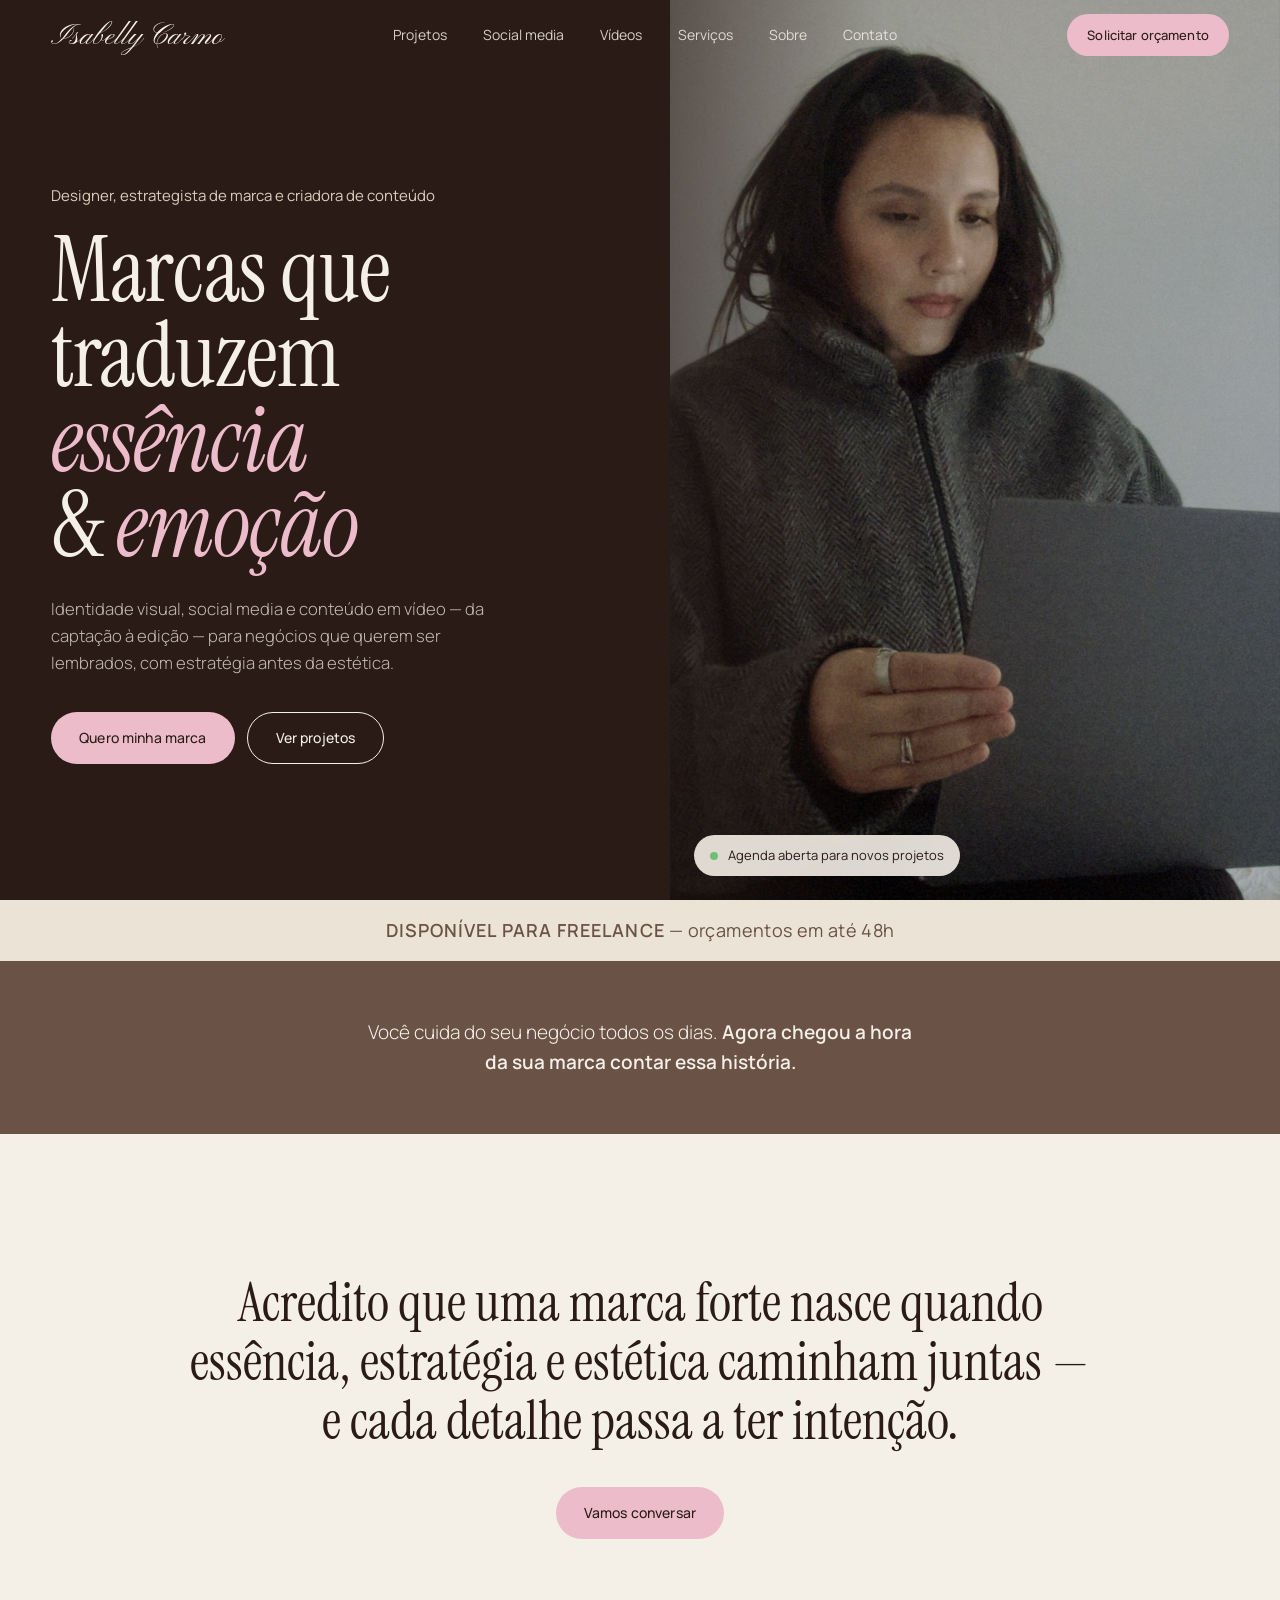
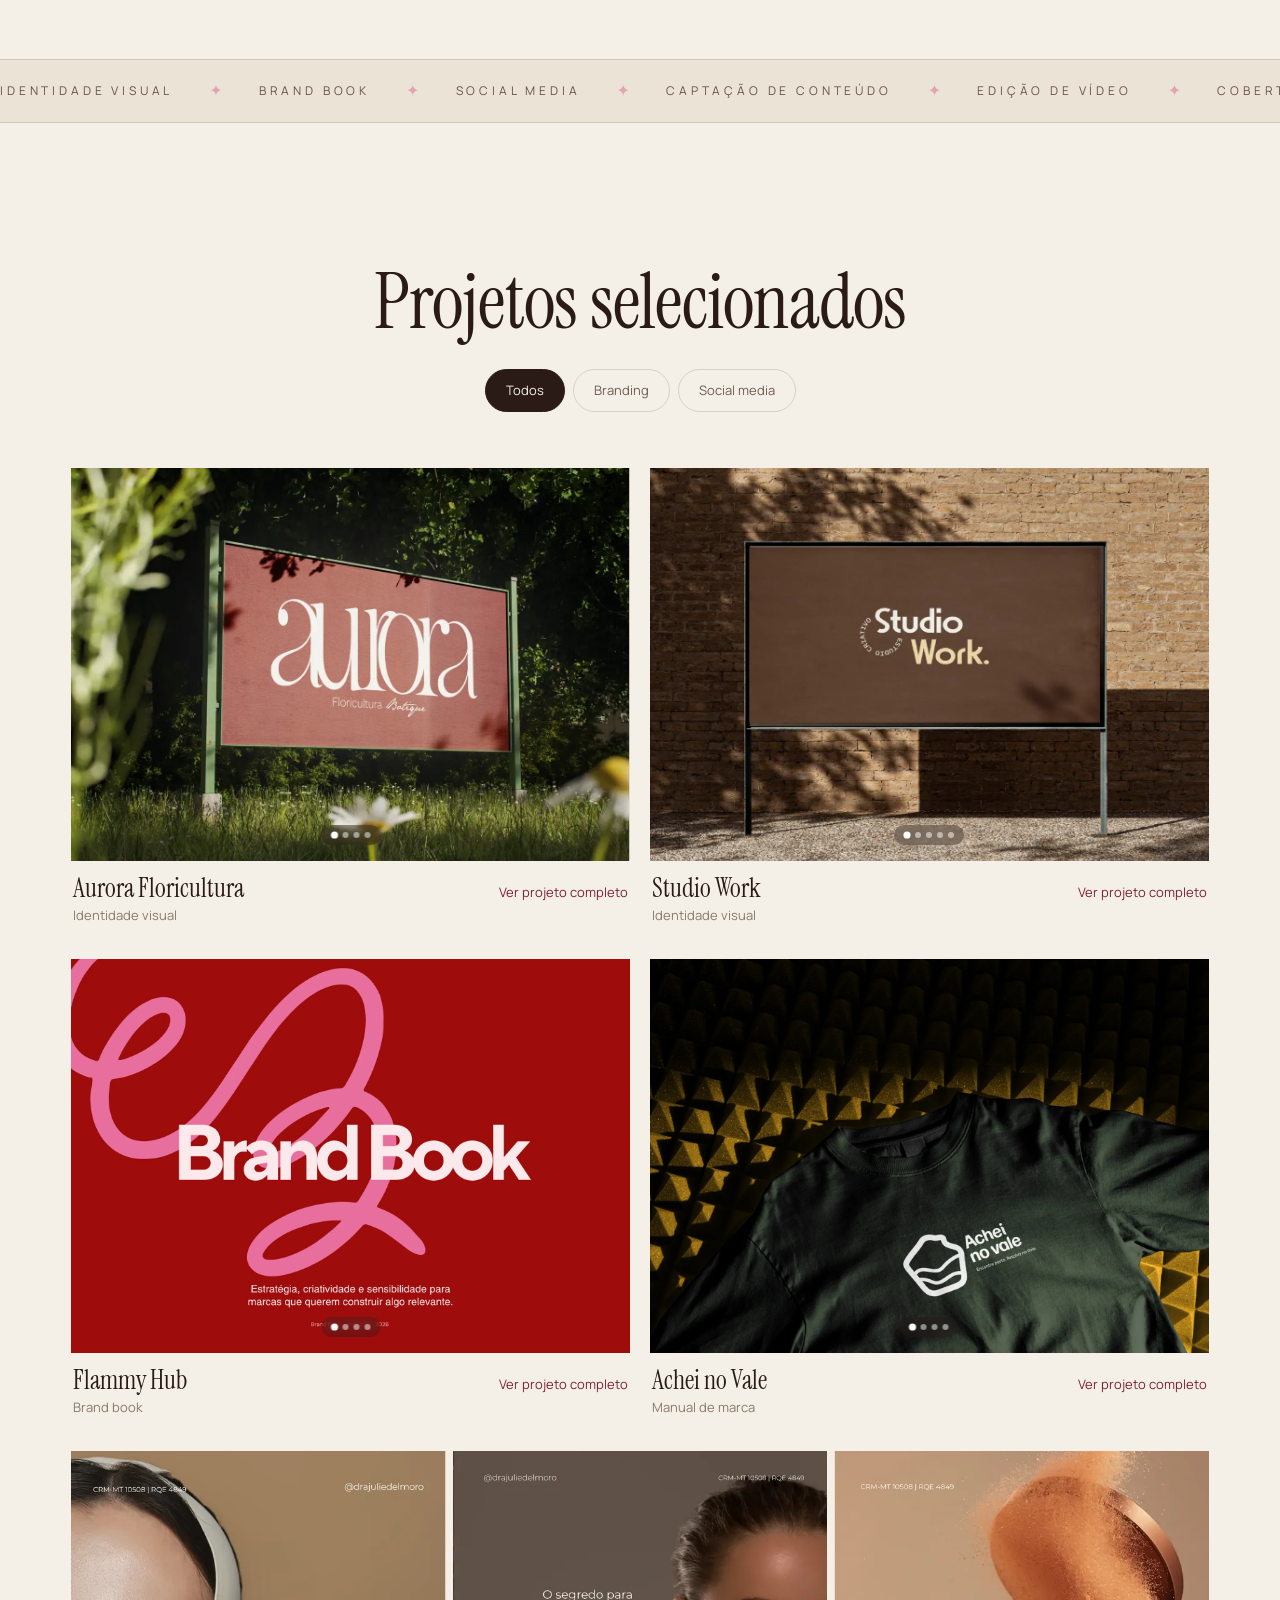
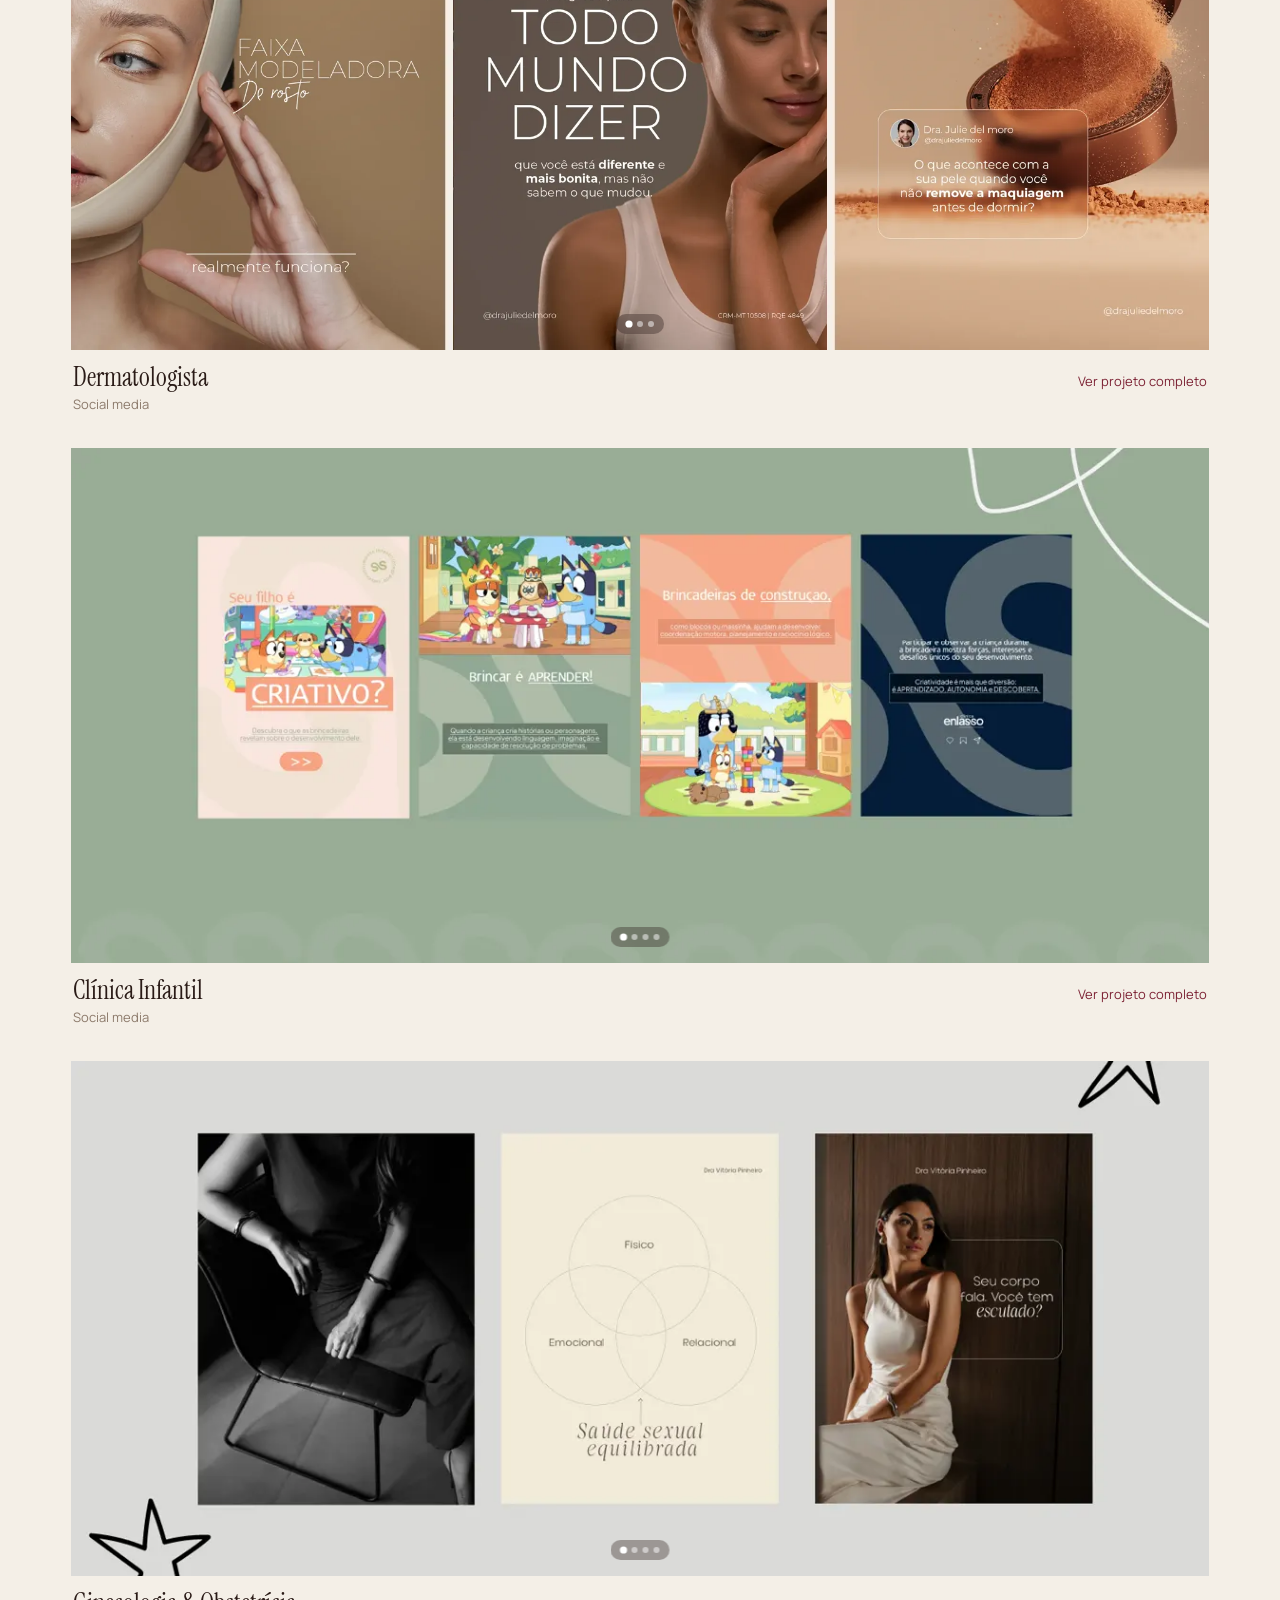
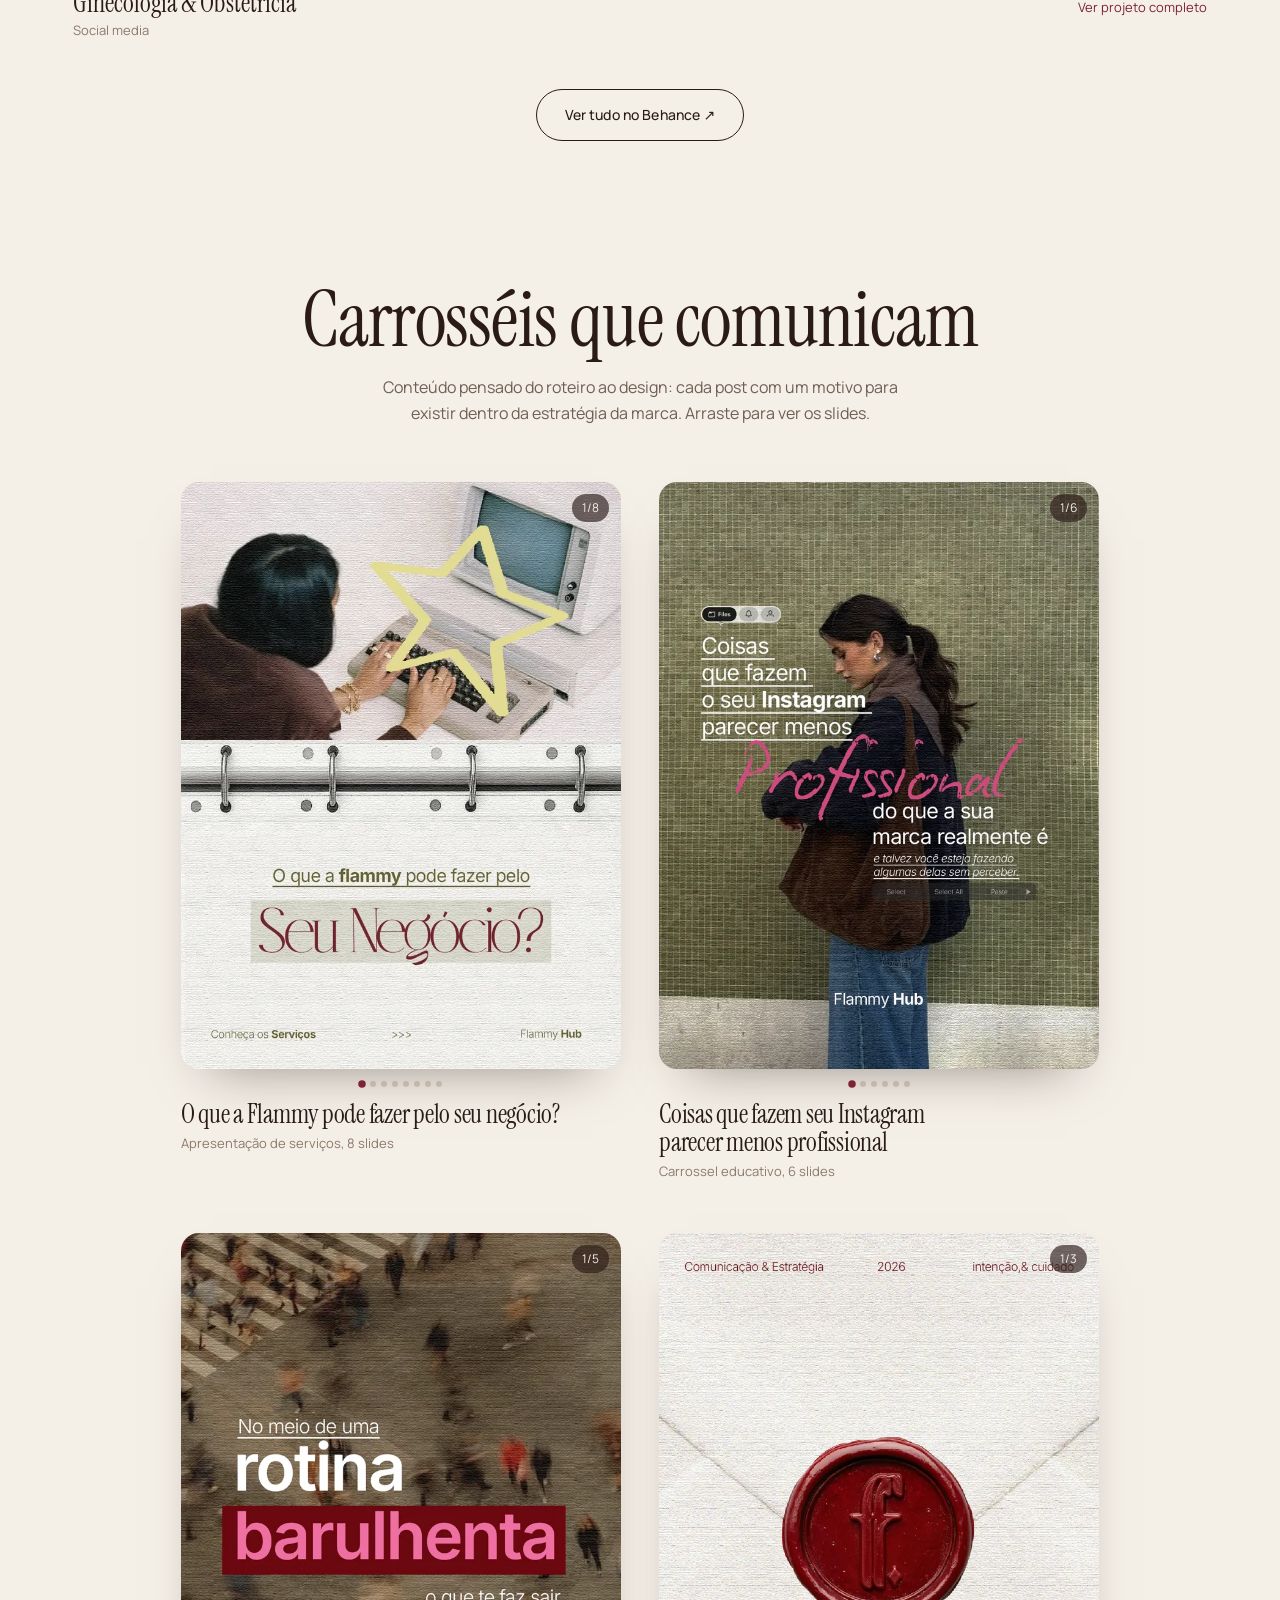
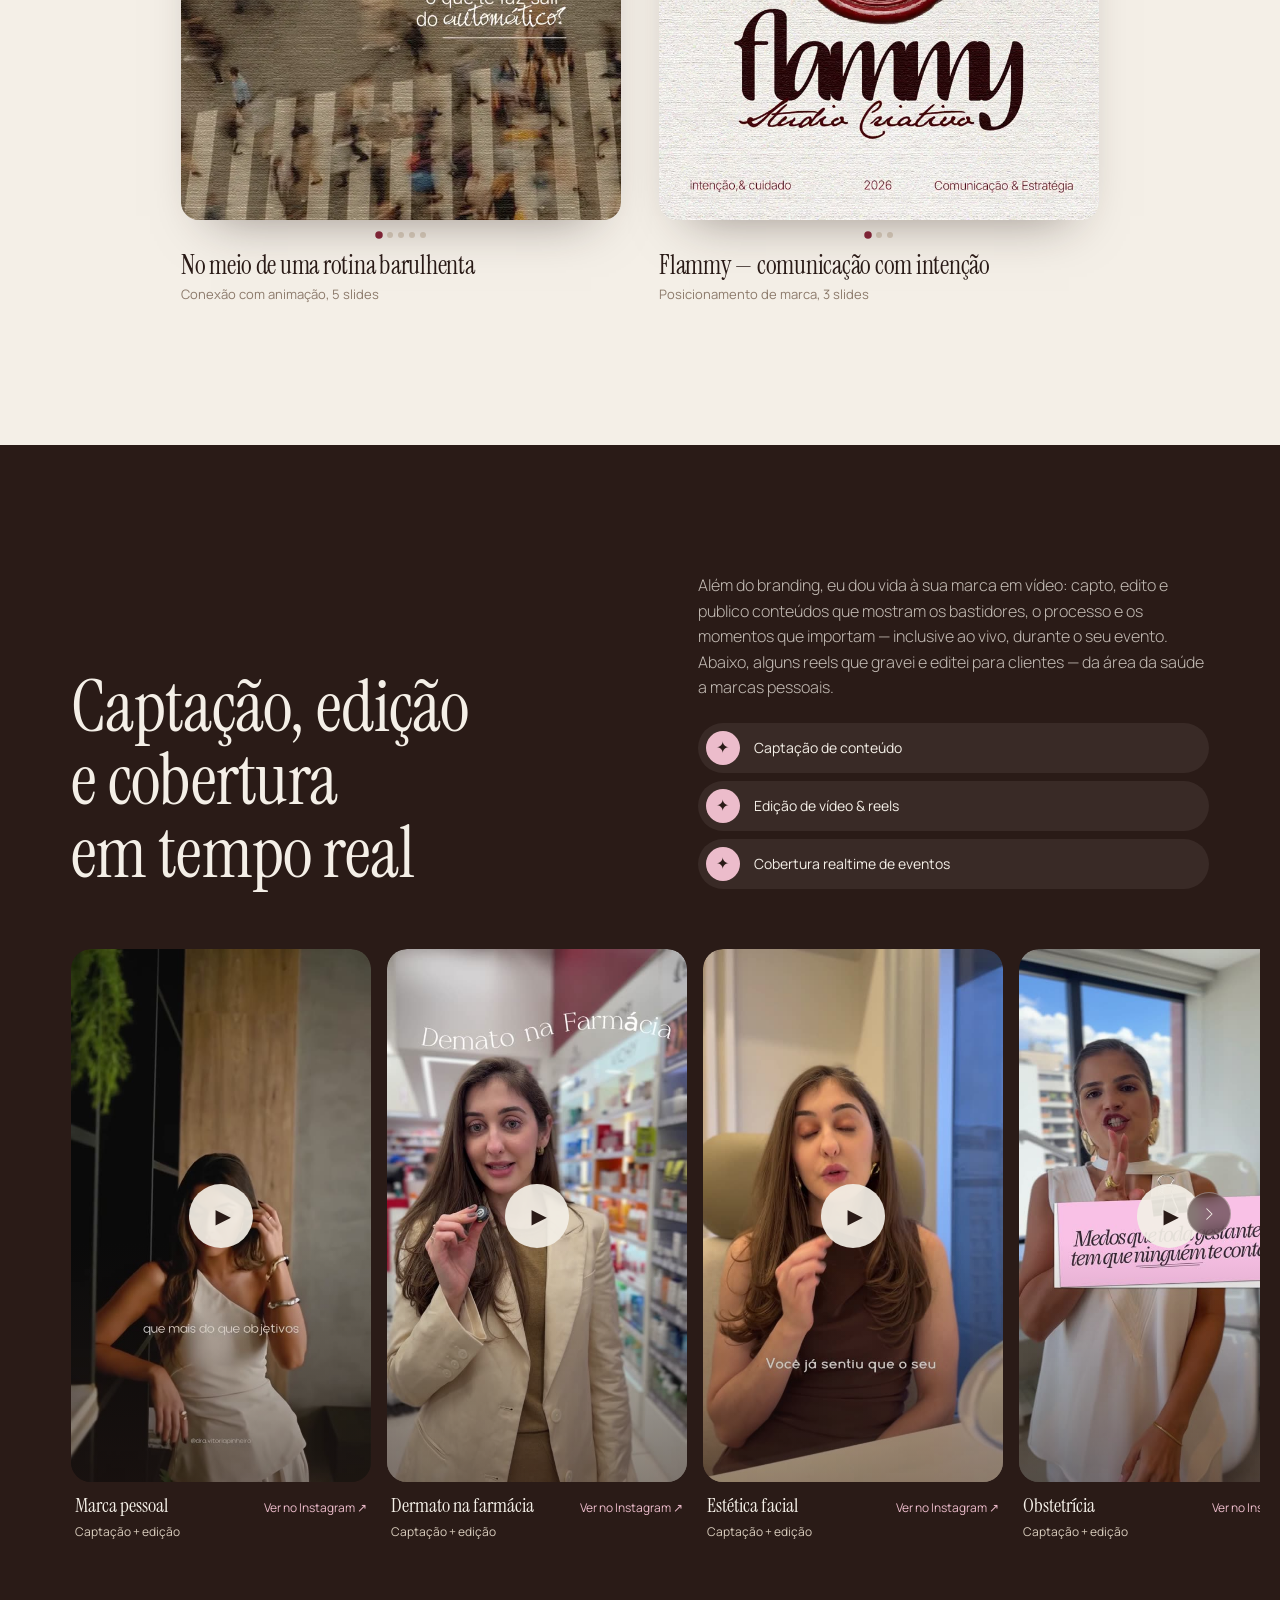
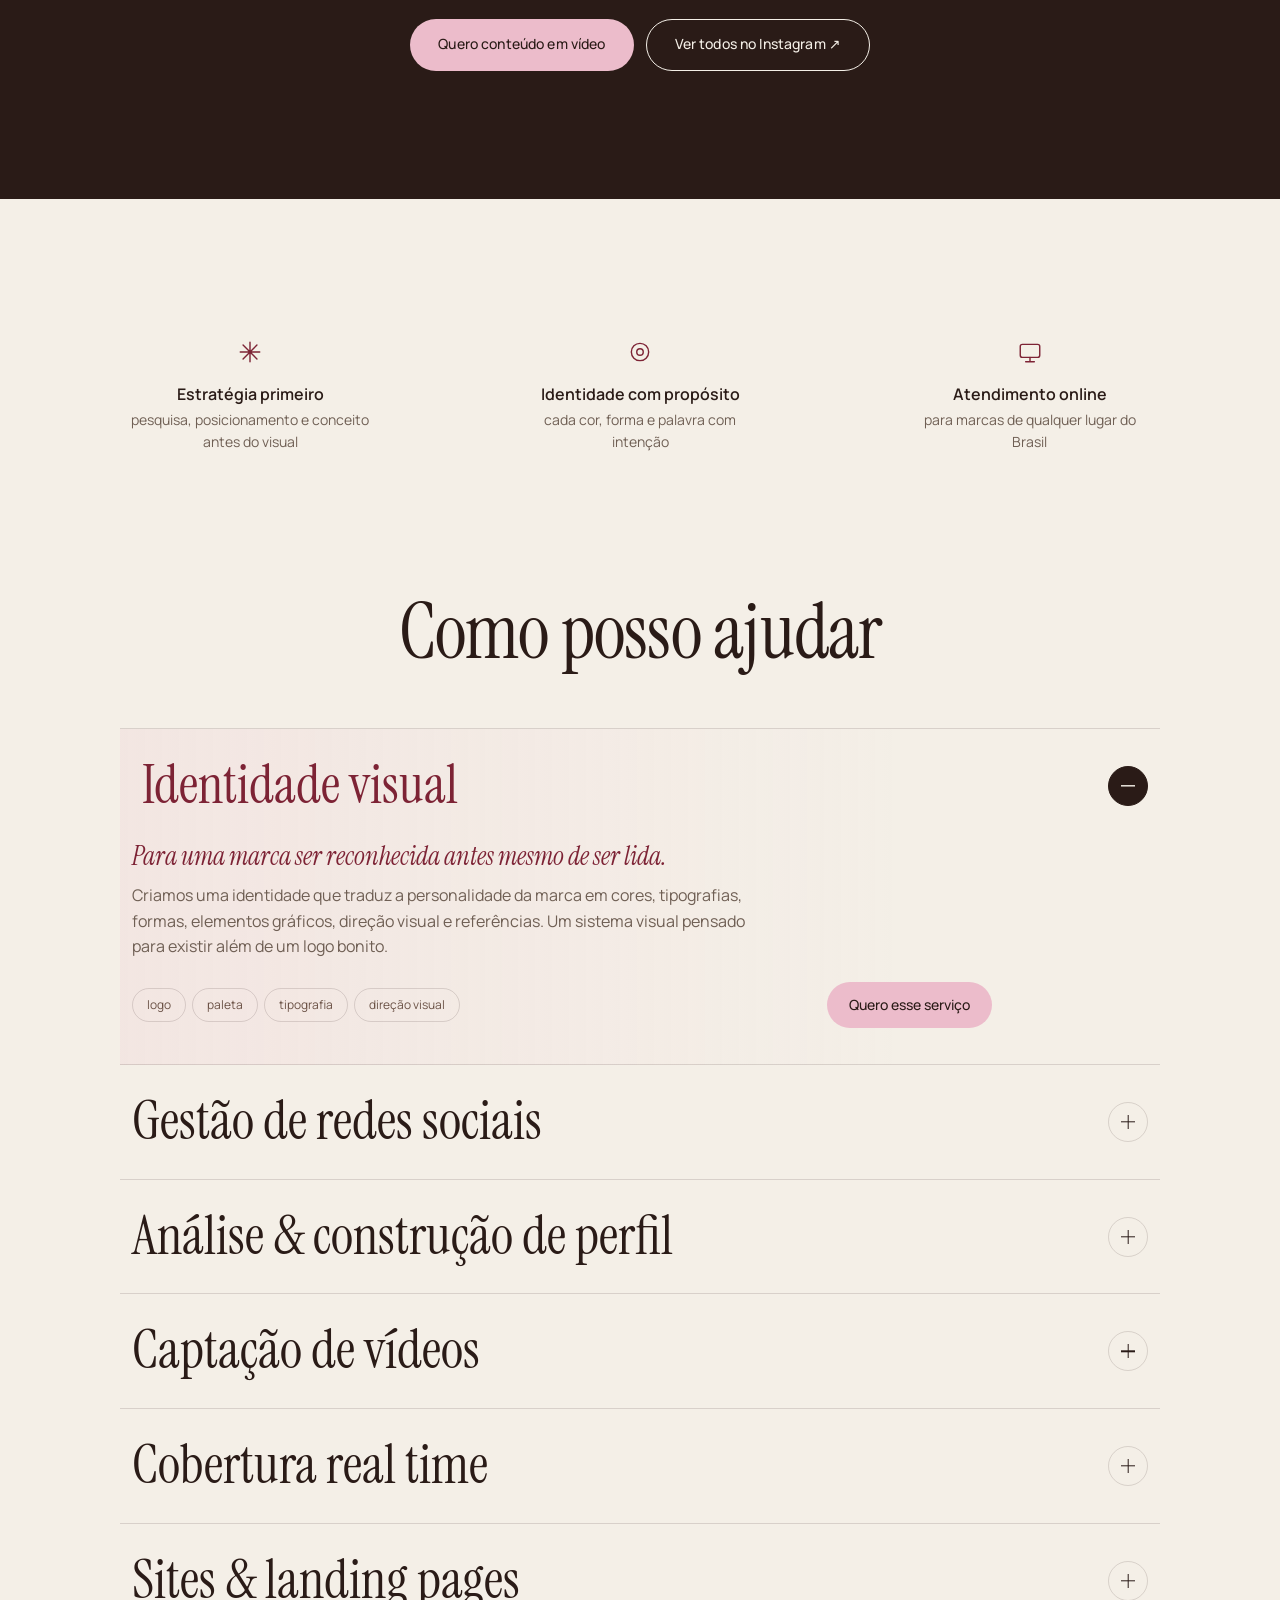
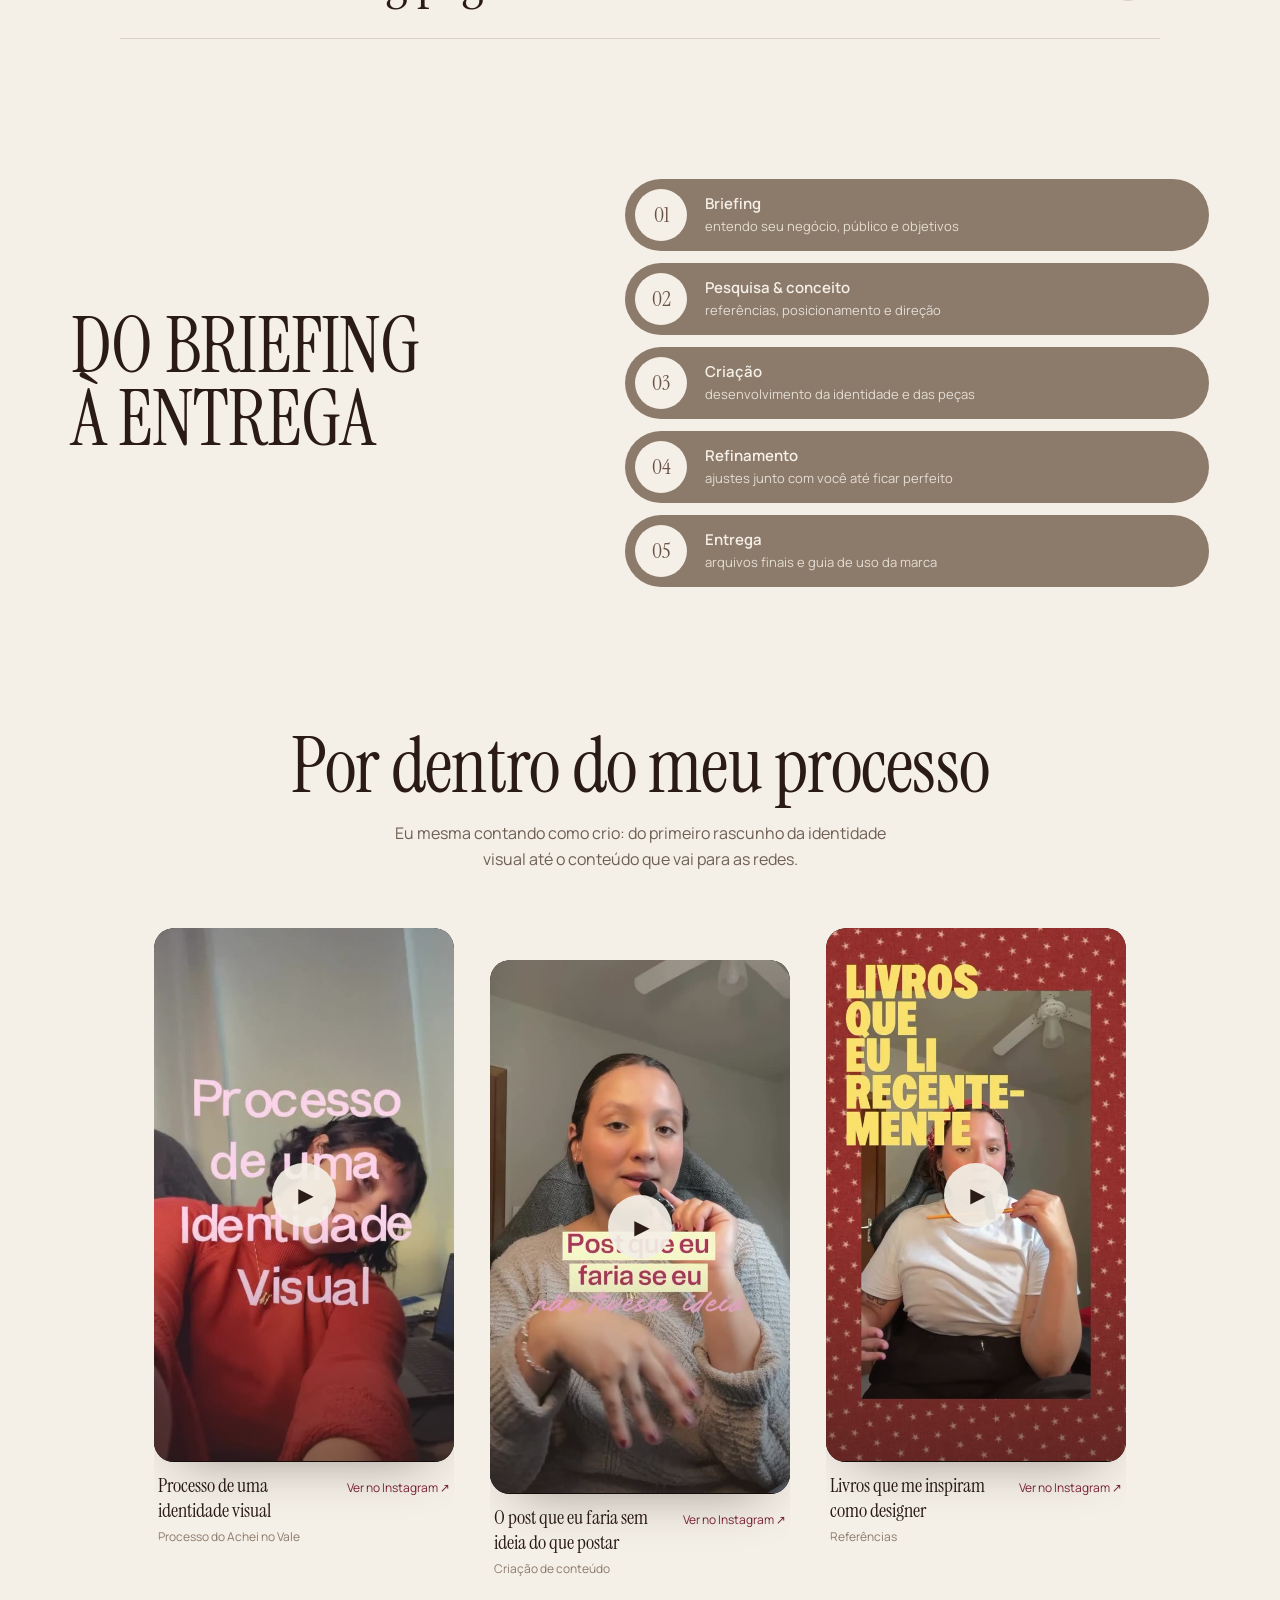
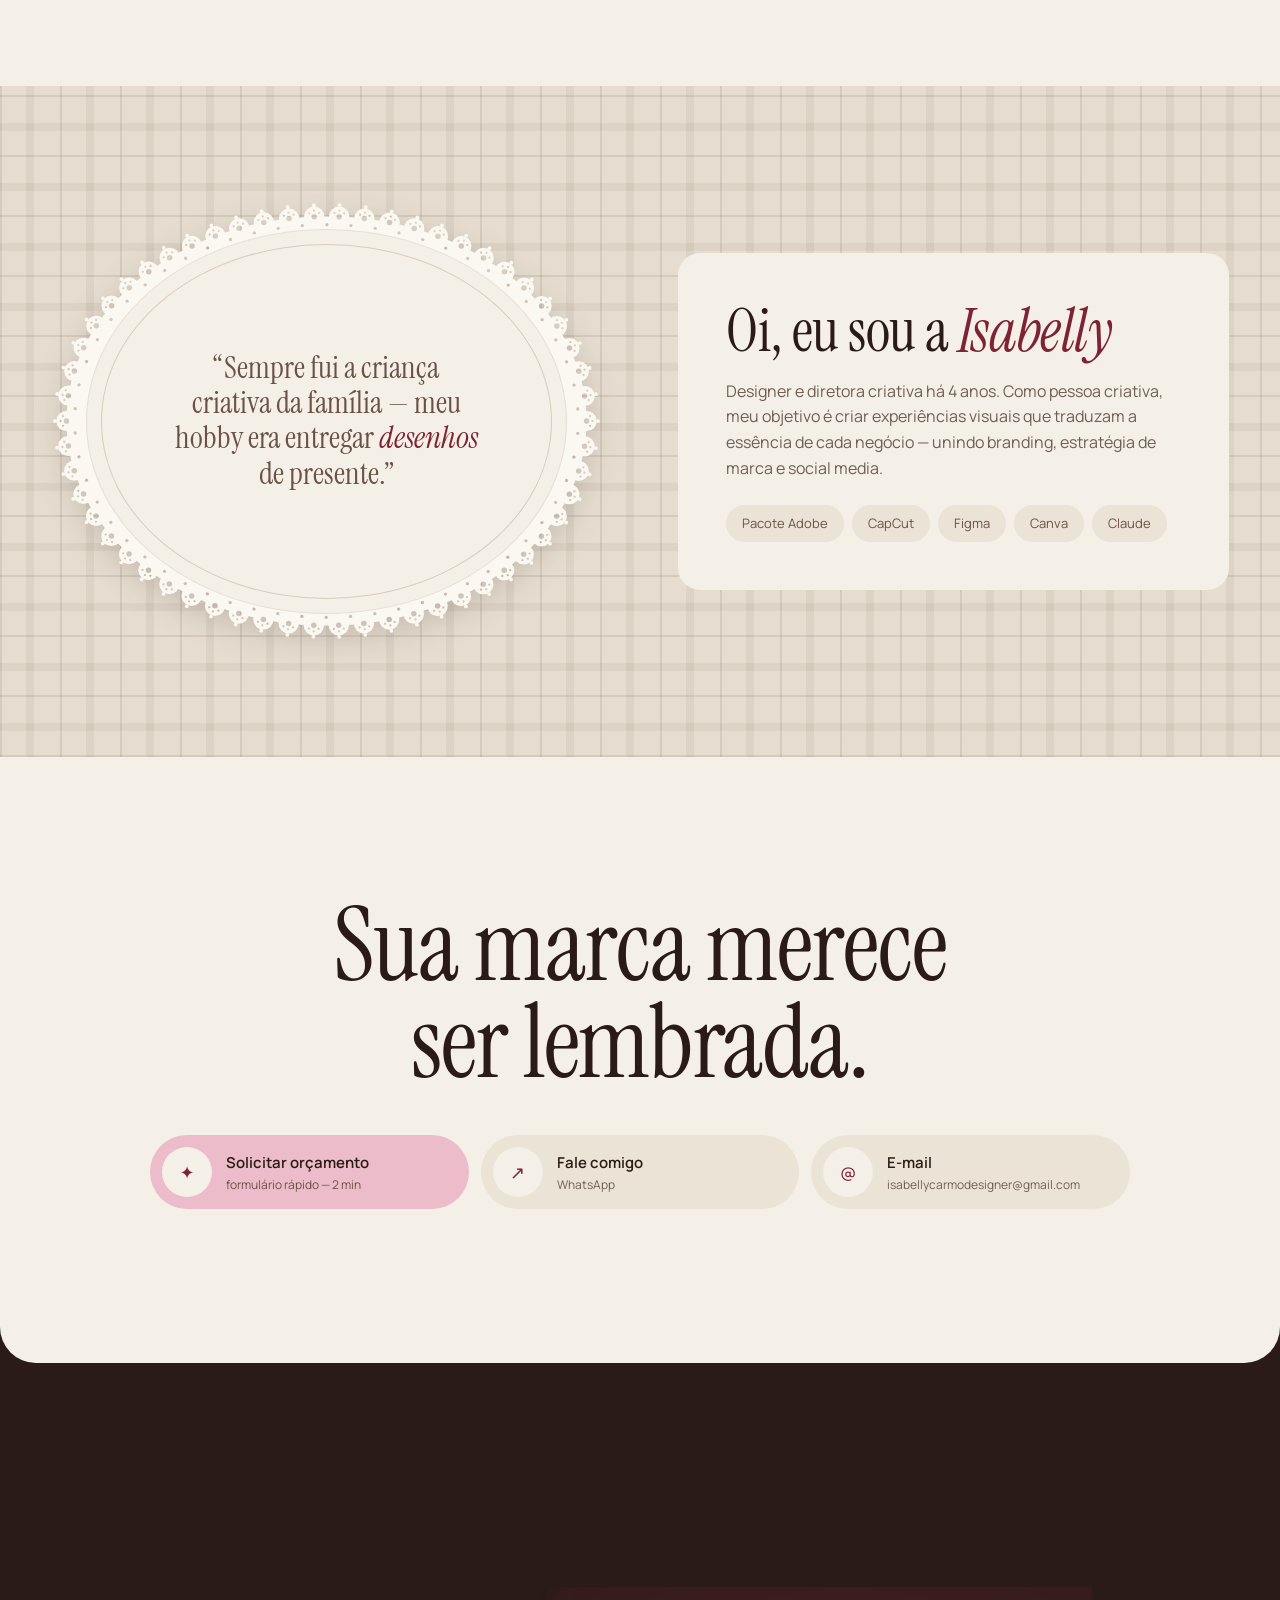
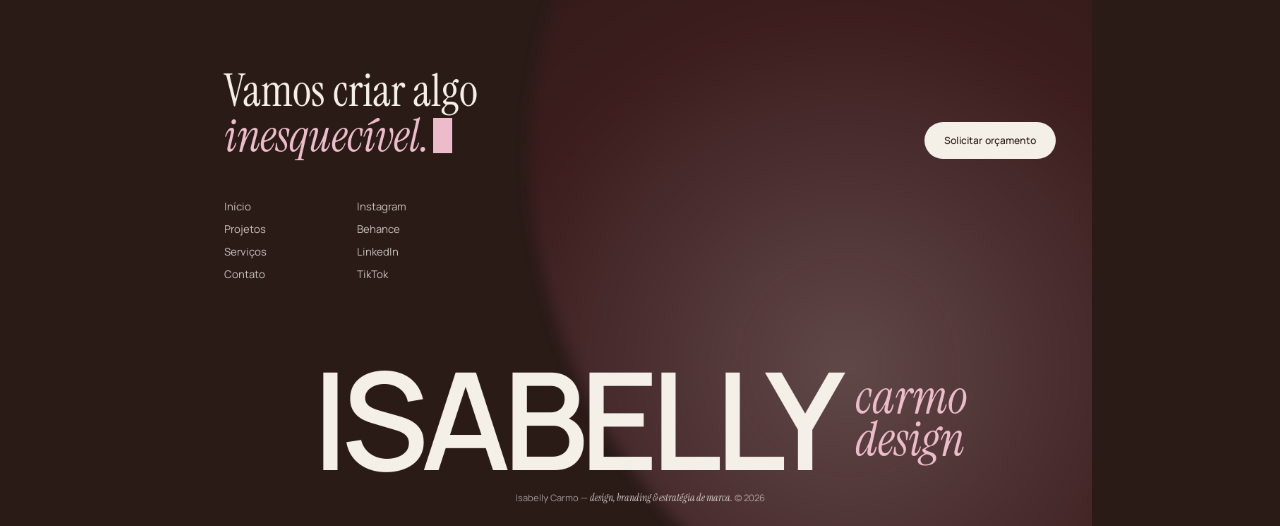
==== index.html @ 712e8d5b "Portfolio da Isabelly Carmo Site estático (HTML, CSS e JS) com projetos, carrosséis de social media," ====
<!doctype html>
<html lang="pt-BR">
<head>
  <meta charset="utf-8" />
  <meta name="viewport" content="width=device-width, initial-scale=1" />
  <title>Isabelly Carmo — Design, Branding & Estratégia de Marca</title>
  <meta name="description" content="Portfolio de Isabelly Carmo: identidade visual, brand book, social media, captação e edição de vídeo e cobertura realtime. Solicite seu orçamento." />
  <meta name="theme-color" content="#2a1b17" />
  <link rel="canonical" href="https://isabelly-carmo.vercel.app/" />
  <meta property="og:title" content="Isabelly Carmo — Design & Branding" />
  <meta property="og:description" content="Marcas que traduzem essência e emoção. Solicite seu orçamento." />
  <meta property="og:url" content="https://isabelly-carmo.vercel.app/" />
  <meta property="og:image" content="https://isabelly-carmo.vercel.app/assets/og.jpg" />
  <meta property="og:image:width" content="1200" />
  <meta property="og:image:height" content="630" />
  <meta property="og:image:alt" content="Placa da marca Aurora Floricultura, projeto de identidade visual de Isabelly Carmo" />
  <meta property="og:type" content="website" />
  <meta property="og:locale" content="pt_BR" />
  <meta name="twitter:card" content="summary_large_image" />
  <meta name="twitter:image" content="https://isabelly-carmo.vercel.app/assets/og.jpg" />
  <link rel="icon" href="data:image/svg+xml,<svg xmlns='http://www.w3.org/2000/svg' viewBox='0 0 32 32'><rect width='32' height='32' rx='16' fill='%232a1b17'/><text x='50%25' y='56%25' font-family='Georgia,serif' font-style='italic' font-size='17' fill='%23ecbccb' text-anchor='middle' dominant-baseline='middle'>ic</text></svg>" />
  <link rel="preconnect" href="https://fonts.googleapis.com" />
  <link rel="preconnect" href="https://fonts.gstatic.com" crossorigin />
  <link href="https://fonts.googleapis.com/css2?family=Instrument+Serif:ital@0;1&family=Manrope:wght@300;400;500;600&family=Pinyon+Script&display=swap" rel="stylesheet" />
  <link rel="stylesheet" href="/styles.css" />
</head>
<body>
  <a class="skip" href="#conteudo">Pular para o conteúdo</a>
  <!-- NAV -->
  <header class="nav" id="top">
    <a href="#top" class="nav__logo" aria-label="Isabelly Carmo — início" translate="no">Isabelly Carmo</a>
    <nav class="nav__links" aria-label="Principal">
      <a href="#projetos">Projetos</a>
      <a href="#social">Social media</a>
      <a href="#videos">Vídeos</a>
      <a href="#servicos">Serviços</a>
      <a href="#sobre">Sobre</a>
      <a href="#contato">Contato</a>
    </nav>
    <a href="https://forms.gle/EU88FLYwaj5GqNEt9" target="_blank" rel="noopener" class="btn btn--rose btn--sm nav__cta">Solicitar orçamento</a>
    <button class="nav__toggle" aria-label="Abrir menu" aria-expanded="false"><span></span><span></span></button>
  </header>

  <div class="mobile-menu" aria-hidden="true">
    <a href="#projetos">Projetos</a>
    <a href="#social">Social media</a>
    <a href="#videos">Vídeos</a>
    <a href="#servicos">Serviços</a>
    <a href="#sobre">Sobre</a>
    <a href="#contato">Contato</a>
    <a href="https://forms.gle/EU88FLYwaj5GqNEt9" target="_blank" rel="noopener" class="btn btn--rose">Solicitar orçamento</a>
  </div>

  <main class="page" id="conteudo" tabindex="-1">
    <!-- HERO -->
    <section class="hero">
      <div class="hero__text">
        <p class="hero__role reveal">Designer, estrategista de marca e criadora de conteúdo</p>
        <h1 class="hero__title reveal">
          Marcas que traduzem <em>essência</em> &amp; <em>emoção</em>
        </h1>
        <p class="hero__lead reveal">Identidade visual, social media e conteúdo em vídeo — da captação à edição — para negócios que querem ser lembrados, com estratégia antes da estética.</p>
        <div class="hero__ctas reveal">
          <a href="https://forms.gle/EU88FLYwaj5GqNEt9" target="_blank" rel="noopener" class="btn btn--rose">Quero minha marca</a>
          <a href="#projetos" class="btn btn--line">Ver projetos</a>
        </div>
      </div>
      <figure class="hero__photo">
        <img src="/assets/isabelly.jpg" alt="Retrato de Isabelly Carmo" width="1000" height="1000" fetchpriority="high" />
        <figcaption class="hero__badge">
          <span class="dot"></span> Agenda aberta para novos projetos
        </figcaption>
      </figure>
    </section>

    <div class="strip">
      <p><strong>Disponível para freelance</strong> — orçamentos em até 48h</p>
    </div>

    <section class="band">
      <p class="reveal">Você cuida do seu negócio todos os dias. <strong>Agora chegou a hora da sua marca contar essa história.</strong></p>
    </section>

    <!-- MANIFESTO -->
    <section class="manifesto section">
      <p class="manifesto__text reveal">
        Acredito que uma marca forte nasce quando essência, estratégia e estética caminham juntas — e cada detalhe passa a ter intenção.
      </p>
      <a href="#contato" class="btn btn--rose reveal">Vamos conversar</a>
    </section>

    <!-- MARQUEE -->
    <div class="marquee" aria-hidden="true">
      <div class="marquee__track">
        <span>Identidade visual</span><i>✦</i><span>Brand book</span><i>✦</i><span>Social media</span><i>✦</i><span>Captação de conteúdo</span><i>✦</i><span>Edição de vídeo</span><i>✦</i><span>Cobertura realtime</span><i>✦</i>
        <span>Identidade visual</span><i>✦</i><span>Brand book</span><i>✦</i><span>Social media</span><i>✦</i><span>Captação de conteúdo</span><i>✦</i><span>Edição de vídeo</span><i>✦</i><span>Cobertura realtime</span><i>✦</i>
      </div>
    </div>

    <!-- PROJECTS -->
    <section class="section" id="projetos">
      <header class="head reveal">
        <h2>Projetos selecionados</h2>
        <div class="filters" role="group" aria-label="Filtrar projetos">
          <button type="button" class="is-active" data-filter="all" aria-pressed="true">Todos</button>
          <button type="button" data-filter="branding" aria-pressed="false">Branding</button>
          <button type="button" data-filter="social" aria-pressed="false">Social media</button>
        </div>
      </header>

      <div class="projects" id="projects"></div>

      <div class="center reveal">
        <a href="https://www.behance.net/Isabellycarmo" target="_blank" rel="noopener" class="btn btn--line">Ver tudo no Behance ↗</a>
      </div>
    </section>

    <!-- ESTRATÉGIA DE CONTEÚDO (carrosséis) -->
    <section class="section social" id="social">
      <header class="head reveal">
        <h2>Carrosséis que comunicam</h2>
        <p class="social__lead">Conteúdo pensado do roteiro ao design: cada post com um motivo para existir dentro da estratégia da marca. Arraste para ver os slides.</p>
      </header>
      <div class="carousels" id="carousels"></div>
    </section>

    <!-- VIDEO / CONTEÚDO -->
    <section class="video" id="videos">
      <div class="video__inner">
        <header class="video__head">
          <div class="reveal">
            <h2>Captação, edição e cobertura em tempo real</h2>
          </div>
          <div class="video__intro reveal">
            <p>Além do branding, eu dou vida à sua marca em vídeo: capto, edito e publico conteúdos que mostram os bastidores, o processo e os momentos que importam — inclusive ao vivo, durante o seu evento. Abaixo, alguns reels que gravei e editei para clientes — da área da saúde a marcas pessoais.</p>
            <ul class="video__tags">
              <li><span aria-hidden="true">✦</span>Captação de conteúdo</li>
              <li><span aria-hidden="true">✦</span>Edição de vídeo &amp; reels</li>
              <li><span aria-hidden="true">✦</span>Cobertura realtime de eventos</li>
            </ul>
          </div>
        </header>

        <div class="reels-wrap">
          <div class="reels" id="reels" aria-label="Vídeos de clientes de Isabelly Carmo"></div>
          <button class="reels-arrow reels-arrow--prev" aria-label="Vídeos anteriores">
            <svg viewBox="0 0 24 24" aria-hidden="true"><path d="M15 5l-7 7 7 7"/></svg>
          </button>
          <button class="reels-arrow reels-arrow--next" aria-label="Próximos vídeos">
            <svg viewBox="0 0 24 24" aria-hidden="true"><path d="M9 5l7 7-7 7"/></svg>
          </button>
        </div>

        <div class="video__foot reveal">
          <a href="https://wa.me/5547999816200?text=Ol%C3%A1%2C%20gostaria%20de%20um%20or%C3%A7amento%20de%20capta%C3%A7%C3%A3o%20e%20edi%C3%A7%C3%A3o%20de%20v%C3%ADdeo." target="_blank" rel="noopener" class="btn btn--rose">Quero conteúdo em vídeo</a>
          <a href="https://www.instagram.com/isa.carm0/reels/" target="_blank" rel="noopener" class="btn btn--line">Ver todos no Instagram ↗</a>
        </div>
      </div>
    </section>

    <!-- PILLARS -->
    <section class="pillars section" aria-labelledby="pilares-titulo">
      <h2 class="sr-only" id="pilares-titulo">Como eu trabalho</h2>
      <div class="pillar reveal">
        <svg viewBox="0 0 24 24" aria-hidden="true"><path d="M12 3v18M3 12h18M5.6 5.6l12.8 12.8M18.4 5.6 5.6 18.4"/></svg>
        <h3>Estratégia primeiro</h3>
        <p>pesquisa, posicionamento e conceito antes do visual</p>
      </div>
      <div class="pillar reveal">
        <svg viewBox="0 0 24 24" aria-hidden="true"><circle cx="12" cy="12" r="8"/><circle cx="12" cy="12" r="3"/></svg>
        <h3>Identidade com propósito</h3>
        <p>cada cor, forma e palavra com intenção</p>
      </div>
      <div class="pillar reveal">
        <svg viewBox="0 0 24 24" aria-hidden="true"><rect x="3" y="5" width="18" height="12" rx="2"/><path d="M8 21h8M12 17v4"/></svg>
        <h3>Atendimento online</h3>
        <p>para marcas de qualquer lugar do Brasil</p>
      </div>
    </section>

    <!-- SERVICES -->
    <section class="section" id="servicos">
      <header class="head reveal">
        <h2>Como posso ajudar</h2>
      </header>

      <ol class="svc-list" id="svc-list"></ol>
    </section>

    <!-- PROCESS -->
    <section class="section process">
      <h2 class="process__title">Do briefing<br />à entrega</h2>
      <ol class="process__list">
        <li class="reveal"><span class="process__n">01</span><div><strong>Briefing</strong><small>entendo seu negócio, público e objetivos</small></div></li>
        <li class="reveal"><span class="process__n">02</span><div><strong>Pesquisa & conceito</strong><small>referências, posicionamento e direção</small></div></li>
        <li class="reveal"><span class="process__n">03</span><div><strong>Criação</strong><small>desenvolvimento da identidade e das peças</small></div></li>
        <li class="reveal"><span class="process__n">04</span><div><strong>Refinamento</strong><small>ajustes junto com você até ficar perfeito</small></div></li>
        <li class="reveal"><span class="process__n">05</span><div><strong>Entrega</strong><small>arquivos finais e guia de uso da marca</small></div></li>
      </ol>
    </section>

    <!-- BASTIDORES (vídeos da própria Isabelly) -->
    <section class="section backstage" id="bastidores">
      <header class="head reveal">
        <h2>Por dentro do meu processo</h2>
        <p class="backstage__lead">Eu mesma contando como crio: do primeiro rascunho da identidade visual até o conteúdo que vai para as redes.</p>
      </header>
      <div class="backstage__grid" id="backstage"></div>
    </section>

    <!-- ABOUT -->
    <section class="about" id="sobre">
      <div class="about__inner">
        <div class="oval-wrap reveal">
          <div class="oval-lace" aria-hidden="true"></div>
          <div class="oval">
            <div class="oval__inner">
              <p>“Sempre fui a criança criativa da família — meu hobby era entregar <em>desenhos</em> de presente.”</p>
            </div>
          </div>
        </div>
        <div class="about__text reveal">
          <h2>Oi, eu sou a <em>Isabelly</em></h2>
          <p>Designer e diretora criativa há 4 anos. Como pessoa criativa, meu objetivo é criar experiências visuais que traduzam a essência de cada negócio — unindo branding, estratégia de marca e social media.</p>
          <ul class="tools" translate="no">
            <li>Pacote Adobe</li><li>CapCut</li><li>Figma</li><li>Canva</li><li>Claude</li>
          </ul>
        </div>
      </div>
    </section>

    <!-- CTA -->
    <section class="cta section" id="contato">
      <h2 class="cta__title">Sua marca merece<br />ser lembrada.</h2>
      <div class="cta__actions reveal">
        <a href="https://forms.gle/EU88FLYwaj5GqNEt9" target="_blank" rel="noopener" class="pill pill--main">
          <span class="pill__icon">✦</span><span><strong>Solicitar orçamento</strong><small>formulário rápido — 2 min</small></span>
        </a>
        <a href="https://wa.me/5547999816200?text=Ol%C3%A1%2C%20gostaria%20de%20um%20or%C3%A7amento." target="_blank" rel="noopener" class="pill">
          <span class="pill__icon">↗</span><span><strong>Fale comigo</strong><small>WhatsApp</small></span>
        </a>
        <a href="mailto:isabellycarmodesigner@gmail.com" class="pill">
          <span class="pill__icon">@</span><span><strong>E-mail</strong><small>isabellycarmodesigner@gmail.com</small></span>
        </a>
      </div>
    </section>
  </main>

  <!-- FOOTER (revelação 3D no scroll) -->
  <div class="footer-stage">
    <footer class="footer" id="footer">
      <div class="footer__glow" aria-hidden="true"></div>

      <div class="footer__top">
        <p class="footer__call">
          <span class="sr-only">Vamos criar algo inesquecível, com essência, que emociona, que é lembrado.</span>
          <span aria-hidden="true">Vamos criar algo</span><br aria-hidden="true" />
          <span class="typer" aria-hidden="true"><em class="typer__text" data-words="inesquecível.|com essência.|que emociona.|que é lembrado.">inesquecível.</em><span class="typer__caret"></span></span>
        </p>
        <a href="https://forms.gle/EU88FLYwaj5GqNEt9" target="_blank" rel="noopener" class="btn btn--cream">Solicitar orçamento</a>
      </div>

      <div class="footer__cols">
        <nav aria-label="Navegação do rodapé">
          <a href="#top">Início</a>
          <a href="#projetos">Projetos</a>
          <a href="#servicos">Serviços</a>
          <a href="#contato">Contato</a>
        </nav>
        <nav aria-label="Redes sociais">
          <a href="https://www.instagram.com/isa.carm0" target="_blank" rel="noopener">Instagram</a>
          <a href="https://www.behance.net/Isabellycarmo" target="_blank" rel="noopener">Behance</a>
          <a href="https://www.linkedin.com/in/isabelly-carmo-4082b3226/" target="_blank" rel="noopener">LinkedIn</a>
          <a href="https://www.tiktok.com/@isabelly.carmoo" target="_blank" rel="noopener">TikTok</a>
        </nav>
      </div>

      <div class="footer__mark" aria-hidden="true" translate="no">
        <span class="footer__name">ISABELLY</span>
        <span class="footer__sub">carmo<br /> design</span>
      </div>
      <p class="footer__legal">Isabelly Carmo — <em>design, branding &amp; estratégia de marca.</em> © <span id="year"></span></p>
    </footer>
  </div>

  <!-- Galeria do projeto -->
  <div class="pmodal" id="pmodal" role="dialog" aria-modal="true" aria-labelledby="pm-title" hidden>
    <div class="pmodal__scroll">
      <header class="pmodal__head">
        <div>
          <h2 class="pmodal__title" id="pm-title"></h2>
          <p class="pmodal__type"></p>
        </div>
        <div class="pmodal__actions">
          <a class="pmodal__behance" href="#" target="_blank" rel="noopener">Ver no Behance ↗</a>
          <button class="pmodal__close" type="button" aria-label="Fechar galeria">
            <svg viewBox="0 0 24 24" aria-hidden="true"><path d="M6 6l12 12M18 6L6 18"/></svg>
          </button>
        </div>
      </header>
      <div class="pmodal__body"></div>
    </div>
  </div>

  <a class="fab" href="https://wa.me/5547999816200?text=Ol%C3%A1%2C%20gostaria%20de%20um%20or%C3%A7amento." target="_blank" rel="noopener" aria-label="Falar no WhatsApp">
    <svg viewBox="0 0 24 24" width="22" height="22" fill="currentColor" aria-hidden="true"><path d="M12 2a10 10 0 0 0-8.6 15.1L2 22l5-1.3A10 10 0 1 0 12 2Zm0 18.2c-1.5 0-3-.4-4.2-1.2l-.3-.2-3 .8.8-2.9-.2-.3A8.2 8.2 0 1 1 12 20.2Zm4.5-6.1c-.2-.1-1.5-.7-1.7-.8-.2-.1-.4-.1-.6.1l-.8 1c-.1.2-.3.2-.5.1a6.7 6.7 0 0 1-3.3-2.9c-.2-.4.2-.4.7-1.3.1-.2 0-.3 0-.4l-.8-1.8c-.2-.5-.4-.4-.6-.4h-.5c-.2 0-.4.1-.7.3-.2.3-.9.9-.9 2.2s.9 2.5 1 2.7c.1.2 1.8 2.8 4.4 3.9 1.6.7 2.3.8 3.1.6.5-.1 1.5-.6 1.7-1.2.2-.6.2-1.1.2-1.2-.1-.1-.3-.2-.5-.3Z"/></svg>
  </a>

  <!-- cursor personalizado (só em computador) -->
  <div class="cursor" aria-hidden="true"><span class="cursor__label"></span></div>

  <script src="/dims.js" defer></script>
  <script src="/script.js" defer></script>

  <!-- Vercel Web Analytics + Speed Insights (versão para site estático, sem npm) -->
  <script>
    window.va = window.va || function () { (window.vaq = window.vaq || []).push(arguments); };
    window.si = window.si || function () { (window.siq = window.siq || []).push(arguments); };
  </script>
  <script defer src="/_vercel/insights/script.js"></script>
  <script defer src="/_vercel/speed-insights/script.js"></script>
</body>
</html>
---- styles.css ----
/* =========================================================
   Isabelly Carmo — portfolio
   Paleta inspirada no Instagram @isa.carm0:
   creme/papel, café/couro, rosa, vinho e amarelo-manteiga
   ========================================================= */
:root {
  --cream: #f4efe7;
  --paper: #ebe3d6;
  --sand: #d9cdbd;
  --taupe: #8c7a6b;
  --brown: #6b5246;
  --espresso: #2a1b17;
  --ink: #2a1b17;
  --muted: #6f5f54;
  --rose: #ecbccb;
  --rose-2: #e2a3b7;
  --wine: #7d2335;
  --butter: #f0ea9c;
  --line: rgba(42, 27, 23, 0.14);

  --serif: "Instrument Serif", "Times New Roman", serif;
  --sans: "Manrope", system-ui, sans-serif;
  --script: "Pinyon Script", cursive;

  --pad: clamp(16px, 4vw, 56px);
  --max: 1240px;
  --radius: 22px;
  --ease: cubic-bezier(.2, .7, .1, 1);
}

*, *::before, *::after { box-sizing: border-box; }
html { scroll-behavior: smooth; -webkit-text-size-adjust: 100%; }
body {
  margin: 0;
  background: var(--espresso); /* cor do rodapé, aparece atrás do palco 3D */
  color: var(--ink);
  font-family: var(--sans);
  font-size: 16px;
  line-height: 1.6;
  -webkit-font-smoothing: antialiased;
  overflow-x: hidden;
}
.page { background: var(--cream); position: relative; z-index: 2; border-radius: 0 0 36px 36px; overflow: hidden; }
img { display: block; max-width: 100%; height: auto; }
a { color: inherit; text-decoration: none; }
button { font: inherit; color: inherit; background: none; border: 0; cursor: pointer; padding: 0; }
::selection { background: var(--rose); color: var(--espresso); }
:focus-visible { outline: 2px solid var(--wine); outline-offset: 3px; border-radius: 6px; }
a, button { touch-action: manipulation; -webkit-tap-highlight-color: rgba(236, 188, 203, .35); }

/* o menu fixo não cobre o início das seções ao navegar pelos links */
main [id], footer [id] { scroll-margin-top: 88px; }

/* texto só para leitores de tela */
.sr-only { position: absolute; width: 1px; height: 1px; padding: 0; margin: -1px; overflow: hidden; clip: rect(0 0 0 0); white-space: nowrap; border: 0; }

/* link "pular para o conteúdo" (aparece ao usar Tab) */
.skip {
  position: fixed; left: 16px; top: 12px; z-index: 300;
  padding: 10px 18px; border-radius: 999px; background: var(--espresso); color: var(--cream); font-size: 14px;
  transform: translateY(-160%); transition: transform .25s var(--ease);
}
.skip:focus-visible { transform: none; }
main:focus { outline: none; }

em { font-family: var(--serif); font-style: italic; font-weight: 400; color: var(--wine); }
h1, h2, h3 { font-family: var(--serif); font-weight: 400; margin: 0; letter-spacing: -.01em; line-height: 1.02; text-wrap: balance; }
.kicker { font-size: 11px; letter-spacing: .28em; text-transform: uppercase; color: var(--taupe); margin: 0 0 18px; font-weight: 500; }
.center { display: flex; justify-content: center; margin-top: 48px; }

/* ============ BUTTONS ============ */
.btn {
  display: inline-flex; align-items: center; justify-content: center; gap: 10px;
  height: 52px; padding: 0 28px; border-radius: 999px;
  font-size: 14px; font-weight: 500; letter-spacing: .01em; white-space: nowrap;
  transition: background .3s var(--ease), color .3s, border-color .3s, transform .3s var(--ease);
}
.btn:hover { transform: translateY(-2px); }
.btn--sm { height: 42px; padding: 0 20px; font-size: 13px; }
.btn--rose { background: var(--rose); color: var(--espresso); }
.btn--rose:hover { background: var(--rose-2); }
.btn--line { border: 1px solid currentColor; }
.btn--line:hover { background: var(--espresso); color: var(--cream); border-color: var(--espresso); }
.btn--cream { background: var(--cream); color: var(--espresso); }
.btn--cream:hover { background: var(--rose); }

/* ============ NAV ============ */
.nav {
  position: fixed; top: 0; left: 0; right: 0; z-index: 50;
  display: flex; align-items: center; justify-content: space-between; gap: 24px;
  padding: 14px var(--pad);
  color: var(--cream);
  transition: background .35s, color .35s, box-shadow .35s;
}
.nav.is-scrolled { background: rgba(244, 239, 231, .86); color: var(--ink); backdrop-filter: blur(14px); -webkit-backdrop-filter: blur(14px); box-shadow: 0 1px 0 var(--line); }
.nav__logo { font-family: var(--script); font-size: 30px; line-height: 1; padding-top: 4px; }
.nav__links { display: flex; gap: 36px; font-size: 14px; }
.nav__links a { position: relative; opacity: .85; }
.nav__links a::after { content: ""; position: absolute; left: 0; right: 0; bottom: -4px; height: 1px; background: currentColor; transform: scaleX(0); transform-origin: right; transition: transform .35s var(--ease); }
.nav__links a:hover { opacity: 1; }
.nav__links a:hover::after { transform: scaleX(1); transform-origin: left; }
.nav__toggle { display: none; width: 42px; height: 42px; position: relative; }
.nav__toggle span { position: absolute; left: 10px; right: 10px; height: 1.5px; background: currentColor; transition: transform .3s var(--ease); }
.nav__toggle span:first-child { top: 17px; }
.nav__toggle span:last-child { top: 24px; }
.nav__toggle[aria-expanded="true"] span:first-child { transform: translateY(3.5px) rotate(45deg); }
.nav__toggle[aria-expanded="true"] span:last-child { transform: translateY(-3.5px) rotate(-45deg); }
.nav.menu-open { color: var(--ink); background: transparent; box-shadow: none; backdrop-filter: none; }

.mobile-menu {
  position: fixed; inset: 0; z-index: 40;
  display: flex; flex-direction: column; justify-content: center; gap: 4px;
  padding: 96px var(--pad) 40px; background: var(--cream);
  opacity: 0; visibility: hidden; transition: opacity .35s var(--ease), visibility .35s;
}
.mobile-menu.is-open { opacity: 1; visibility: visible; }
.mobile-menu a:not(.btn) { font-family: var(--serif); font-size: clamp(40px, 11vw, 60px); line-height: 1.15; border-bottom: 1px solid var(--line); padding: 8px 0; }
.mobile-menu .btn { margin-top: 32px; }

/* ============ HERO ============ */
.hero {
  display: grid; grid-template-columns: 1.1fr 1fr;
  min-height: 100svh; background: var(--espresso); color: var(--cream);
}
.hero__text {
  display: flex; flex-direction: column; justify-content: center;
  padding: 120px clamp(24px, 6vw, 96px) 72px var(--pad);
  max-width: 720px; margin-left: auto; width: 100%;
}
.hero__role { margin: 0 0 20px; font-size: 15px; color: var(--sand); }
.hero__title { font-size: clamp(48px, 7vw, 104px); line-height: .95; margin-bottom: 28px; }
.hero__title em { color: var(--rose); }
.hero__lead { color: rgba(244, 239, 231, .75); font-size: clamp(16px, 1.3vw, 18px); max-width: 460px; margin: 0 0 36px; font-weight: 300; }
.hero__ctas { display: flex; flex-wrap: wrap; gap: 12px; }
.hero .btn--line:hover { background: var(--cream); color: var(--espresso); border-color: var(--cream); }

.hero__photo { position: relative; margin: 0; overflow: hidden; min-height: 420px; }
.hero__photo img { position: absolute; inset: 0; width: 100%; height: 100%; object-fit: cover; object-position: 50% 30%; transform: scale(1.08); animation: heroZoom 2.2s var(--ease) forwards; }
@keyframes heroZoom { to { transform: scale(1); } }
.hero__photo::after { content: ""; position: absolute; inset: 0; background: linear-gradient(90deg, rgba(42, 27, 23, .55), transparent 35%); }
.hero__badge {
  position: absolute; z-index: 2; left: 24px; bottom: 24px;
  display: inline-flex; align-items: center; gap: 10px;
  padding: 10px 16px; border-radius: 999px; font-size: 13px;
  background: rgba(244, 239, 231, .9); color: var(--espresso);
  backdrop-filter: blur(8px); -webkit-backdrop-filter: blur(8px);
}
.dot { width: 8px; height: 8px; border-radius: 50%; background: #6fbf73; }

.strip { background: var(--paper); text-align: center; padding: 16px var(--pad); color: var(--brown); font-size: clamp(14px, 1.5vw, 18px); letter-spacing: .02em; }
.strip p { margin: 0; }
.strip strong { font-weight: 600; text-transform: uppercase; letter-spacing: .06em; }
.band { background: var(--brown); color: var(--cream); text-align: center; padding: clamp(36px, 5vw, 56px) var(--pad); }
.band p { margin: 0 auto; max-width: 560px; font-size: clamp(16px, 1.6vw, 19px); font-weight: 300; }
.band strong { font-weight: 600; }

/* ============ SECTIONS ============ */
.section { max-width: var(--max); margin: 0 auto; padding: clamp(80px, 11vw, 140px) var(--pad) 0; }
.head { display: grid; justify-items: center; text-align: center; margin-bottom: clamp(36px, 5vw, 56px); }
.head h2 { font-size: clamp(42px, 6vw, 80px); }

.manifesto { text-align: center; display: grid; justify-items: center; gap: 36px; padding-bottom: clamp(80px, 10vw, 120px); }
.manifesto__text { margin: 0; max-width: 900px; font-family: var(--serif); font-size: clamp(30px, 4.2vw, 58px); line-height: 1.1; }

/* ============ MARQUEE ============ */
.marquee { overflow: hidden; border-block: 1px solid var(--line); padding: 18px 0; background: var(--paper); }
.marquee__track { display: flex; align-items: center; gap: 36px; width: max-content; animation: marquee 36s linear infinite; }
.marquee__track span { font-size: 12px; letter-spacing: .32em; text-transform: uppercase; color: var(--brown); }
.marquee__track i { font-style: normal; color: var(--rose-2); }
@keyframes marquee { to { transform: translateX(-50%); } }

/* ============ PROJECTS ============ */
.filters { display: flex; flex-wrap: wrap; justify-content: center; gap: 8px; margin-top: 28px; }
.filters button { padding: 10px 20px; border-radius: 999px; border: 1px solid var(--line); font-size: 13px; color: var(--muted); transition: background-color .25s var(--ease), color .25s var(--ease), border-color .25s var(--ease); }
.filters button:hover { border-color: var(--ink); color: var(--ink); }
.filters button.is-active { background: var(--espresso); color: var(--cream); border-color: var(--espresso); }

/* quadros-carrossel de mockups (estilo Tonata) */
.projects { display: grid; grid-template-columns: repeat(12, minmax(0, 1fr)); gap: clamp(24px, 2.6vw, 36px) clamp(14px, 1.6vw, 20px); }
.ptile { grid-column: span var(--span, 6); min-width: 0; }
.ptile.is-hidden { display: none; }
.ptile__frame { position: relative; overflow: hidden; background: var(--paper); aspect-ratio: var(--ratio, 1); }
.ptile__track { display: flex; height: 100%; overflow-x: auto; scroll-snap-type: x mandatory; scrollbar-width: none; overscroll-behavior-x: contain; }
.ptile__track::-webkit-scrollbar { display: none; }
.ptile__slide { position: relative; flex: 0 0 100%; height: 100%; overflow: hidden; scroll-snap-align: start; cursor: zoom-in; }
.ptile__slide img { width: 100%; height: 100%; object-fit: cover; user-select: none; }
.ptile__nav {
  position: absolute; top: 50%; translate: 0 -50%; z-index: 2; width: 40px; height: 40px; border-radius: 50%;
  display: grid; place-items: center; color: #fff;
  background: rgba(42, 27, 23, .35); border: 1px solid rgba(255, 255, 255, .45);
  backdrop-filter: blur(6px); -webkit-backdrop-filter: blur(6px); transition: background .3s, opacity .3s;
}
.ptile__nav svg { width: 16px; height: 16px; fill: none; stroke: currentColor; stroke-width: 1.6; stroke-linecap: round; stroke-linejoin: round; }
.ptile__nav:hover { background: rgba(42, 27, 23, .65); }
.ptile__nav--prev { left: 16px; }
.ptile__nav--next { right: 16px; }
.ptile__dots {
  position: absolute; z-index: 2; left: 50%; bottom: 16px; translate: -50% 0;
  display: flex; gap: 5px; padding: 7px 10px; border-radius: 999px;
  background: rgba(42, 27, 23, .35); backdrop-filter: blur(6px); -webkit-backdrop-filter: blur(6px);
}
.ptile__dots i { width: 6px; height: 6px; border-radius: 50%; background: rgba(255, 255, 255, .5); transition: background .3s, transform .3s; }
.ptile__dots i.on { background: #fff; transform: scale(1.2); }
@media (hover: hover) {
  .ptile__nav { opacity: 0; }
  .ptile__frame:hover .ptile__nav, .ptile__nav:focus-visible { opacity: 1; }
}
.ptile__info { display: flex; justify-content: space-between; align-items: baseline; gap: 16px; padding: 14px 2px 0; }
.ptile__info strong { display: block; font-family: var(--serif); font-weight: 400; font-size: clamp(22px, 2vw, 28px); line-height: 1.1; }
.ptile__info small { display: block; font-size: 13px; color: var(--taupe); margin-top: 2px; }
.ptile__more { flex: none; font-size: 13px; color: var(--wine); white-space: nowrap; }
.ptile__info:hover .ptile__more { text-decoration: underline; text-underline-offset: 3px; }

/* ============ CURSOR PERSONALIZADO ============ */
.cursor {
  position: fixed; left: 0; top: 0; z-index: 200; pointer-events: none;
  width: 92px; height: 92px; margin: -46px 0 0 -46px; border-radius: 50%;
  display: grid; place-items: center; text-align: center;
  background: var(--rose); color: var(--espresso);
  box-shadow: 0 10px 30px -10px rgba(42, 27, 23, .45);
  transform: translate3d(var(--x, -200px), var(--y, -200px), 0) scale(0);
  transition: transform .35s var(--ease), background .25s;
  will-change: transform;
}
.cursor.is-on { transform: translate3d(var(--x), var(--y), 0) scale(1); }
.cursor.is-down { transform: translate3d(var(--x), var(--y), 0) scale(.88); }
.cursor.is-dark { background: var(--cream); }
.cursor__label { font-family: var(--serif); font-style: italic; font-size: 17px; line-height: 1.05; padding: 0 10px; }
@media (hover: hover) and (pointer: fine) {
  body.has-cursor [data-cursor], body.has-cursor [data-cursor] * { cursor: none !important; }
  /* setas e botões de dentro continuam com o cursor normal */
  body.has-cursor [data-cursor] .is-native, body.has-cursor [data-cursor] .is-native * { cursor: pointer !important; }
  /* o cursor "Play" substitui o botão de play do vídeo enquanto o mouse está em cima */
  body.has-cursor .reel__frame:hover .reel__toggle span { opacity: 0; transform: scale(.7); }
}
@media (hover: none), (pointer: coarse) { .cursor { display: none; } }

/* ============ GALERIA DO PROJETO ============ */
.pmodal { position: fixed; inset: 0; z-index: 100; background: rgba(42, 27, 23, .55); backdrop-filter: blur(6px); -webkit-backdrop-filter: blur(6px); opacity: 0; transition: opacity .35s var(--ease); }
.pmodal.is-open { opacity: 1; }
.pmodal__scroll {
  position: absolute; inset: 0; top: clamp(0px, 3vh, 28px); overflow-y: auto; overscroll-behavior: contain;
  background: var(--cream); border-radius: 28px 28px 0 0;
  transform: translateY(40px); transition: transform .45s var(--ease);
}
.pmodal.is-open .pmodal__scroll { transform: none; }
.pmodal__head {
  position: sticky; top: 0; z-index: 2; display: flex; align-items: center; justify-content: space-between; gap: 16px;
  padding: 18px var(--pad); background: rgba(244, 239, 231, .92); backdrop-filter: blur(12px); -webkit-backdrop-filter: blur(12px);
  border-bottom: 1px solid var(--line);
}
.pmodal__title { font-size: clamp(26px, 3vw, 40px); line-height: 1; }
.pmodal__type { margin: 4px 0 0; font-size: 13px; color: var(--taupe); }
.pmodal__actions { display: flex; align-items: center; gap: 16px; }
.pmodal__behance { font-size: 13px; color: var(--wine); white-space: nowrap; }
.pmodal__behance:hover { text-decoration: underline; }
.pmodal__close { width: 46px; height: 46px; border-radius: 50%; display: grid; place-items: center; background: var(--espresso); color: var(--cream); flex: none; transition: transform .3s var(--ease); }
.pmodal__close:hover { transform: rotate(90deg); }
.pmodal__close svg { width: 18px; height: 18px; fill: none; stroke: currentColor; stroke-width: 1.6; stroke-linecap: round; }
.pmodal__body { max-width: 1100px; margin: 0 auto; padding: clamp(20px, 3vw, 40px) var(--pad) 0; }
.pmodal__grid { display: grid; gap: 0; }
.pmodal__grid img { width: 100%; height: auto; display: block; background: var(--paper); }
.pmodal__body--social .pmodal__grid { grid-template-columns: repeat(3, 1fr); gap: 10px; }
.pmodal__body--social .pmodal__grid img { border-radius: 10px; }
.pmodal__body--social .pmodal__grid img.is-wide { grid-column: 1 / -1; }
.pmodal__end { text-align: center; padding: clamp(48px, 7vw, 88px) 0 clamp(56px, 8vw, 96px); }
.pmodal__end p { font-family: var(--serif); font-size: clamp(30px, 4vw, 52px); margin: 0 0 24px; line-height: 1.05; }
.pmodal__end > div { display: flex; flex-wrap: wrap; justify-content: center; gap: 12px; }
@media (max-width: 640px) {
  .pmodal__behance { display: none; }
  .pmodal__body { padding-left: 0; padding-right: 0; }
  .pmodal__body--social .pmodal__grid { grid-template-columns: repeat(2, 1fr); gap: 6px; padding: 0 6px; }
  .pmodal__end { padding-left: var(--pad); padding-right: var(--pad); }
  .pmodal__end .btn { width: 100%; }
}

/* ============ CARROSSÉIS (estratégia de conteúdo) ============ */
.social__lead { max-width: 560px; color: var(--muted); margin: 16px auto 0; }
.carousels { display: grid; grid-template-columns: repeat(2, minmax(0, 440px)); justify-content: center; gap: clamp(28px, 4vw, 56px) clamp(20px, 3vw, 40px); }
.carousel h3 { font-size: clamp(22px, 2vw, 28px); line-height: 1.1; margin-top: 14px; }
.carousel small { display: block; color: var(--taupe); font-size: 13px; margin-top: 4px; }
.carousel__frame { position: relative; border-radius: 18px; overflow: hidden; background: var(--paper); box-shadow: 0 26px 50px -30px rgba(42, 27, 23, .5); }
.carousel__track { display: flex; overflow-x: auto; scroll-snap-type: x mandatory; scrollbar-width: none; overscroll-behavior-x: contain; }
.carousel__track::-webkit-scrollbar { display: none; }
.cslide { flex: 0 0 100%; scroll-snap-align: start; aspect-ratio: 3 / 4; }
.cslide img, .cslide video { width: 100%; height: 100%; object-fit: cover; display: block; }
.carousel__nav {
  position: absolute; top: 50%; translate: 0 -50%; width: 40px; height: 40px; border-radius: 50%;
  background: rgba(244, 239, 231, .92); color: var(--espresso); font-size: 24px; line-height: 1; padding-bottom: 3px;
  box-shadow: 0 4px 14px rgba(42, 27, 23, .2); transition: opacity .25s, transform .25s var(--ease);
}
.carousel__nav--prev { left: 12px; }
.carousel__nav--next { right: 12px; }
.carousel__nav:hover { transform: scale(1.08); }
.carousel__nav:disabled { opacity: 0; pointer-events: none; }
.carousel__count { position: absolute; top: 12px; right: 12px; padding: 4px 10px; border-radius: 999px; background: rgba(42, 27, 23, .65); color: var(--cream); font-size: 12px; }
.carousel__dots { display: flex; justify-content: center; gap: 5px; margin-top: 12px; }
.carousel__dots i { width: 6px; height: 6px; border-radius: 50%; background: var(--sand); transition: background .25s, transform .25s; }
.carousel__dots i.on { background: var(--wine); transform: scale(1.25); }
@media (hover: hover) {
  .carousel__nav { opacity: 0; }
  .carousel__frame:hover .carousel__nav:not(:disabled), .carousel__nav:focus-visible { opacity: 1; }
}

/* ============ VIDEO / CONTEÚDO ============ */
.video { margin-top: clamp(80px, 11vw, 140px); background: var(--espresso); color: var(--cream); padding: clamp(72px, 10vw, 128px) 0; }
.video__inner { max-width: var(--max); margin: 0 auto; }
.video__head { display: grid; grid-template-columns: 1.1fr 1fr; gap: clamp(28px, 5vw, 80px); align-items: end; padding: 0 var(--pad); margin-bottom: clamp(36px, 5vw, 56px); }
.video .kicker { color: var(--sand); }
.video h2 { font-size: clamp(40px, 5.6vw, 76px); }
.video h2 em { color: var(--rose); }
.video__intro p { margin: 0 0 22px; color: rgba(244, 239, 231, .75); font-weight: 300; }
.video__tags { list-style: none; margin: 0; padding: 0; display: grid; gap: 8px; }
.video__tags li { display: flex; align-items: center; gap: 14px; padding: 8px 18px 8px 8px; border-radius: 999px; background: rgba(244, 239, 231, .07); font-size: 14px; }
.video__tags span { width: 34px; height: 34px; border-radius: 50%; display: grid; place-items: center; background: var(--rose); color: var(--espresso); font-family: var(--serif); font-size: 16px; }

.reels {
  display: flex; gap: 16px; overflow-x: auto; scroll-snap-type: x mandatory;
  padding: 4px var(--pad) 20px; scroll-padding-inline: var(--pad);
  scrollbar-width: thin; scrollbar-color: var(--brown) transparent;
}
/* setas minimalistas do carrossel de vídeos */
.reels-wrap { position: relative; }
.reels-wrap .reels { scrollbar-width: none; }
.reels-wrap .reels::-webkit-scrollbar { display: none; }
.reels-arrow {
  position: absolute; z-index: 3; top: 42%; translate: 0 -50%;
  width: 44px; height: 44px; border-radius: 50%;
  display: grid; place-items: center;
  border: 1px solid rgba(244, 239, 231, .35); color: var(--cream);
  background: rgba(42, 27, 23, .55); backdrop-filter: blur(6px); -webkit-backdrop-filter: blur(6px);
  transition: opacity .3s, background .3s, border-color .3s;
}
.reels-arrow svg { width: 18px; height: 18px; fill: none; stroke: currentColor; stroke-width: 1.4; stroke-linecap: round; stroke-linejoin: round; }
.reels-arrow:hover { background: var(--cream); color: var(--espresso); border-color: var(--cream); }
.reels-arrow--prev { left: max(8px, calc(var(--pad) - 22px)); }
.reels-arrow--next { right: max(8px, calc(var(--pad) - 22px)); }
.reels-arrow[disabled] { opacity: 0; pointer-events: none; }

.reel {
  flex: 0 0 clamp(326px, 28vw, 360px); scroll-snap-align: start; /* o player do Instagram exige 326px */
  border-radius: 20px; overflow: hidden; background: #fff; color: var(--espresso);
  min-height: 560px; position: relative;
}
/* player próprio (vídeos MP4 hospedados no site) */
.reel--own { background: transparent; color: var(--cream); min-height: 0; margin: 0; flex-basis: clamp(240px, 24vw, 300px); }
.reel__frame { position: relative; aspect-ratio: 9 / 16; border-radius: 20px; overflow: hidden; background: #000; }
.reel__frame video { width: 100%; height: 100%; object-fit: cover; display: block; }
.reel__toggle { position: absolute; inset: 0; display: grid; place-items: center; background: linear-gradient(to top, rgba(42, 27, 23, .45), transparent 45%); transition: background .3s; }
.reel__toggle span { width: 64px; height: 64px; border-radius: 50%; display: grid; place-items: center; background: rgba(244, 239, 231, .92); color: var(--espresso); font-size: 20px; padding-left: 4px; transition: transform .3s var(--ease), opacity .3s; }
.reel__toggle:hover span { transform: scale(1.08); }
.reel--own.is-playing .reel__toggle { background: transparent; }
.reel--own.is-playing .reel__toggle span { opacity: 0; transform: scale(.7); }
.reel__sound { position: absolute; z-index: 2; right: 12px; bottom: 12px; width: 40px; height: 40px; border-radius: 50%; background: rgba(42, 27, 23, .6); color: #fff; font-size: 16px; }
.reel--own figcaption { display: flex; justify-content: space-between; align-items: baseline; gap: 12px; padding: 12px 4px 0; }
.reel--own figcaption strong { font-family: var(--serif); font-weight: 400; font-size: 20px; line-height: 1.15; }
.reel--own figcaption small { display: block; font-size: 12px; color: var(--sand); margin-top: 2px; }
.reel--own figcaption a { flex: none; font-size: 12px; color: var(--rose); white-space: nowrap; }
.reel--own figcaption a:hover { text-decoration: underline; }

/* bastidores: vídeos dela em grade, sobre fundo claro */
.backstage__lead { max-width: 520px; color: var(--muted); margin: 16px auto 0; }
.backstage__grid { display: grid; grid-template-columns: repeat(3, minmax(0, 300px)); justify-content: center; gap: clamp(16px, 3vw, 36px); }
.backstage .reel--own { color: var(--ink); flex-basis: auto; }
.backstage .reel--own figcaption small { color: var(--taupe); }
.backstage .reel--own figcaption a { color: var(--wine); }
.backstage .reel__frame { box-shadow: 0 24px 50px -28px rgba(42, 27, 23, .45); }
.backstage .reel--own:nth-child(2) { transform: translateY(32px); } /* leve escalonado */

.video__foot { display: flex; flex-wrap: wrap; justify-content: center; gap: 12px; padding: 32px var(--pad) 0; }
.video .btn--line:hover { background: var(--cream); color: var(--espresso); border-color: var(--cream); }

/* ============ TYPEWRITER ============ */
.typer { white-space: nowrap; }
.typer__text { color: var(--rose); }
.typer__caret {
  display: inline-block; width: .42em; height: .78em; margin-left: .08em; vertical-align: -.04em;
  background: var(--rose); animation: caret 1s steps(1) infinite;
}
@keyframes caret { 50% { opacity: 0; } }

/* ============ PILLARS ============ */
.pillars { display: grid; grid-template-columns: repeat(3, 1fr); gap: 32px; text-align: center; }
.pillar svg { width: 26px; height: 26px; margin: 0 auto 14px; fill: none; stroke: var(--wine); stroke-width: 1.3; stroke-linecap: round; }
.pillar h3 { font-family: var(--sans); font-size: 16px; font-weight: 600; letter-spacing: 0; margin-bottom: 6px; }
.pillar p { margin: 0 auto; color: var(--muted); font-size: 14px; max-width: 240px; }

/* ============ SERVICES ============ */
.svc-list { list-style: none; margin: 0 auto; padding: 0; max-width: 1040px; border-top: 1px solid var(--line); counter-reset: svc; }
.svc { border-bottom: 1px solid var(--line); transition: background .4s var(--ease); }
.svc:hover, .svc.is-open { background: linear-gradient(90deg, rgba(236, 188, 203, .18), rgba(236, 188, 203, 0) 75%); }
.svc__head {
  width: 100%; display: grid; grid-template-columns: 1fr 40px; align-items: center; gap: 16px;
  padding: clamp(20px, 2.6vw, 30px) 12px; text-align: left; cursor: pointer;
}
.svc__title { font-family: var(--serif); font-size: clamp(30px, 4.2vw, 56px); line-height: 1; transition: transform .45s var(--ease), color .3s; }
.svc__head:hover .svc__title, .svc.is-open .svc__title { transform: translateX(10px); }
.svc.is-open .svc__title { color: var(--wine); }
.svc__icon { position: relative; width: 40px; height: 40px; border-radius: 50%; border: 1px solid var(--line); justify-self: end; transition: background .3s, border-color .3s, transform .45s var(--ease); }
.svc__icon::before, .svc__icon::after { content: ""; position: absolute; left: 50%; top: 50%; width: 14px; height: 1.4px; background: currentColor; translate: -50% -50%; transition: transform .45s var(--ease); }
.svc__icon::after { transform: rotate(90deg); }
.svc.is-open .svc__icon { background: var(--espresso); border-color: var(--espresso); color: var(--cream); }
.svc.is-open .svc__icon::after { transform: rotate(0deg); }
.svc__body { display: grid; grid-template-rows: 0fr; transition: grid-template-rows .55s var(--ease); }
.svc.is-open .svc__body { grid-template-rows: 1fr; }
.svc__inner { overflow: hidden; padding: 0 12px; opacity: 0; transition: opacity .4s, padding .55s var(--ease); }
.svc.is-open .svc__inner { opacity: 1; padding-bottom: clamp(24px, 3vw, 36px); }
.svc__lead { margin: 0 0 10px; font-family: var(--serif); font-style: italic; font-size: clamp(20px, 2vw, 26px); line-height: 1.2; color: var(--wine); }
.svc__desc { margin: 0 0 22px; max-width: 640px; color: var(--muted); }
.svc__foot { display: flex; flex-wrap: wrap; align-items: center; justify-content: space-between; gap: 16px; max-width: 860px; }
.svc__tags { list-style: none; margin: 0; padding: 0; display: flex; flex-wrap: wrap; gap: 6px; }
.svc__tags li { padding: 6px 14px; border-radius: 999px; border: 1px solid var(--line); font-size: 12px; color: var(--brown); }
.svc__cta { display: inline-flex; align-items: center; gap: 10px; height: 46px; padding: 0 22px; border-radius: 999px; background: var(--rose); color: var(--espresso); font-size: 14px; font-weight: 500; transition: background .3s, transform .3s var(--ease); }
.svc__cta:hover { background: var(--rose-2); transform: translateY(-2px); }

/* ============ PROCESS ============ */
.process { display: grid; grid-template-columns: .9fr 1.1fr; gap: clamp(32px, 6vw, 96px); align-items: center; }
.process__title { font-size: clamp(44px, 6vw, 84px); text-transform: uppercase; line-height: .95; }
.process__list { list-style: none; margin: 0; padding: 0; display: grid; gap: 12px; }
.process__list li {
  display: flex; align-items: center; gap: 18px;
  padding: 10px 26px 10px 10px; border-radius: 999px; background: var(--taupe); color: var(--cream);
  transition: transform .35s var(--ease), background .35s;
}
.process__list li:hover { transform: translateX(6px); background: var(--brown); }
.process__n { flex: none; width: 52px; height: 52px; border-radius: 50%; display: grid; place-items: center; background: var(--cream); color: var(--brown); font-family: var(--serif); font-size: 22px; }
.process__list strong { display: block; font-weight: 600; font-size: 15px; }
.process__list small { display: block; font-size: 13px; opacity: .85; }

/* ============ ABOUT ============ */
.about {
  margin-top: clamp(80px, 11vw, 140px);
  padding: clamp(64px, 9vw, 120px) var(--pad);
  /* xadrez suave */
  background-color: #e6ddd0;
  background-image:
    repeating-linear-gradient(0deg, rgba(140, 122, 107, .18) 0 2px, transparent 2px 26px, rgba(140, 122, 107, .1) 26px 34px, transparent 34px 60px),
    repeating-linear-gradient(90deg, rgba(140, 122, 107, .18) 0 2px, transparent 2px 26px, rgba(140, 122, 107, .1) 26px 34px, transparent 34px 60px);
}
.about__inner { max-width: var(--max); margin: 0 auto; display: grid; grid-template-columns: 1fr 1fr; gap: clamp(32px, 6vw, 96px); align-items: center; }
/* renda de crochê contornando o oval (assets/lace-oval.svg, mesma proporção 1.25) */
.oval-wrap { position: relative; padding: 5.2% 6.5%; } /* vertical = 6.5% / 1.25 para manter a proporção da renda */
.oval-lace {
  position: absolute; inset: 0;
  background: url("/assets/lace-oval.svg") center / 100% 100% no-repeat;
  filter: drop-shadow(0 8px 14px rgba(42, 27, 23, .16));
}
.oval-wrap .oval { position: relative; }
.oval { padding: 14px; border-radius: 50%; background: var(--cream); box-shadow: 0 0 0 1px rgba(196, 174, 153, .35); aspect-ratio: 1.25; display: grid; }
.oval__inner { border-radius: 50%; border: 1px solid var(--sand); display: grid; place-items: center; padding: 14% 16%; text-align: center; }
.oval__inner p { margin: 0; font-family: var(--serif); font-size: clamp(22px, 2.4vw, 32px); line-height: 1.15; color: var(--brown); }
.about__text { background: var(--cream); border-radius: var(--radius); padding: clamp(28px, 4vw, 48px); }
.about__text h2 { font-size: clamp(38px, 4.6vw, 62px); margin-bottom: 18px; }
.about__text p { color: var(--muted); }
.tools { list-style: none; margin: 24px 0 0; padding: 0; display: flex; flex-wrap: wrap; gap: 8px; }
.tools li { padding: 8px 16px; border-radius: 999px; background: var(--paper); font-size: 13px; color: var(--brown); }

/* ============ CTA ============ */
.cta { text-align: center; display: grid; justify-items: center; padding-bottom: clamp(100px, 12vw, 160px); }
.cta__title { font-size: clamp(48px, 8vw, 116px); line-height: .95; margin-bottom: 44px; }
.cta__actions { display: grid; grid-template-columns: repeat(3, 1fr); gap: 12px; width: 100%; max-width: 980px; }
.pill {
  display: flex; align-items: center; gap: 14px; text-align: left;
  padding: 12px 22px 12px 12px; border-radius: 999px; background: var(--paper);
  transition: transform .35s var(--ease), background .35s; min-width: 0;
}
.pill:hover { transform: translateY(-3px); background: var(--sand); }
.pill__icon { flex: none; width: 50px; height: 50px; border-radius: 50%; display: grid; place-items: center; background: var(--cream); color: var(--wine); font-size: 18px; }
.pill strong { display: block; font-weight: 600; font-size: 15px; }
.pill small { display: block; color: var(--muted); font-size: 12px; overflow: hidden; text-overflow: ellipsis; white-space: nowrap; }
.pill > span:last-child { min-width: 0; }
.pill--main { background: var(--rose); }
.pill--main:hover { background: var(--rose-2); }
.pill--main small { color: var(--brown); }

/* ============ FOOTER — revelação 3D ============ */
.footer-stage { perspective: 1200px; perspective-origin: 50% 100%; background: var(--espresso); margin-top: -36px; padding-top: 36px; overflow: hidden; }
.footer {
  --z: -500px;
  position: relative; overflow: hidden;
  color: var(--cream); background: var(--espresso);
  padding: clamp(72px, 9vw, 120px) var(--pad) 28px;
  transform: translateZ(var(--z));
  transform-origin: 50% 100%;
  will-change: transform;
}
.footer__glow {
  position: absolute; pointer-events: none; z-index: 0;
  width: 120vw; height: 120vw; max-width: 1500px; max-height: 1500px;
  right: -55vw; top: -40vw; border-radius: 50%;
  background: radial-gradient(circle at 30% 70%, rgba(236, 188, 203, .28), rgba(125, 35, 53, .22) 35%, transparent 62%);
  filter: blur(10px);
}
.footer > *:not(.footer__glow) { position: relative; z-index: 1; }
.footer__top { max-width: var(--max); margin: 0 auto; display: flex; justify-content: space-between; align-items: flex-end; gap: 24px; flex-wrap: wrap; }
.footer__call { margin: 0; font-family: var(--serif); font-size: clamp(36px, 5vw, 68px); line-height: 1; }
.footer__call em { color: var(--rose); }
.footer__cols { max-width: var(--max); margin: 56px auto 0; display: flex; gap: clamp(48px, 10vw, 140px); }
.footer__cols nav { display: grid; gap: 8px; font-size: 15px; }
.footer__cols a { opacity: .8; transition: opacity .2s, color .2s; }
.footer__cols a:hover { opacity: 1; color: var(--rose); }

.footer__mark { max-width: var(--max); margin: clamp(56px, 9vw, 120px) auto 0; display: flex; align-items: center; justify-content: center; gap: clamp(10px, 2vw, 24px); }
.footer__name { font-family: var(--sans); font-weight: 600; font-size: clamp(56px, 15vw, 210px); line-height: .8; letter-spacing: -.055em; color: var(--cream); }
.footer__sub { font-family: var(--serif); font-style: italic; font-size: clamp(24px, 5.2vw, 72px); line-height: .9; color: var(--rose); }
.footer__legal { text-align: center; margin: 24px 0 0; font-size: 13px; color: rgba(244, 239, 231, .6); }
.footer__legal em { color: rgba(244, 239, 231, .85); font-size: 1.1em; }

/* ============ FAB ============ */
.fab { position: fixed; right: 16px; bottom: 16px; z-index: 30; width: 56px; height: 56px; border-radius: 50%; display: none; place-items: center; background: var(--rose); color: var(--espresso); box-shadow: 0 10px 30px rgba(42, 27, 23, .3); transform: translateY(120px); transition: transform .4s var(--ease); }
.fab.is-visible { transform: none; }

/* ============ ENTRADA ============ */
/* Só o topo tem animação de entrada; o resto da página aparece sem efeito,
   para o rodapé 3D ser o único momento animado ao rolar. */
.hero .reveal { opacity: 0; transform: translateY(26px); transition: opacity 1s var(--ease), transform 1s var(--ease); }
.hero .reveal.is-in { opacity: 1; transform: none; }

/* ============ RESPONSIVE ============ */
@media (max-width: 960px) {
  .nav__links, .nav__cta { display: none; }
  .nav__toggle { display: block; }
  .nav, .nav.is-scrolled { background: rgba(244, 239, 231, .9); color: var(--ink); backdrop-filter: blur(14px); -webkit-backdrop-filter: blur(14px); box-shadow: 0 1px 0 var(--line); }
  .fab { display: grid; }

  .hero { grid-template-columns: 1fr; min-height: 0; }
  .hero__photo { order: -1; min-height: 0; aspect-ratio: 4 / 4.2; }
  .hero__photo::after { background: linear-gradient(to top, rgba(42, 27, 23, .9), transparent 40%); }
  .hero__text { padding: 8px var(--pad) 56px; margin: 0; }

  .video__head { grid-template-columns: 1fr; }
  .process { grid-template-columns: 1fr; }
  .about__inner { grid-template-columns: 1fr; }
  .oval-wrap { max-width: 560px; width: 100%; margin: 0 auto; }
  .cta__actions { grid-template-columns: 1fr; max-width: 480px; }
}

@media (max-width: 640px) {
  .projects { grid-template-columns: 1fr; }
  .ptile__more { display: none; }
  .ptile { grid-column: 1 / -1; }
  .ptile__frame { aspect-ratio: var(--mratio, 1); }
  .pillars { grid-template-columns: 1fr; gap: 36px; }
  .carousels { grid-template-columns: minmax(0, 1fr); }
  .backstage__grid { display: flex; overflow-x: auto; scroll-snap-type: x mandatory; justify-content: flex-start; margin: 0 calc(-1 * var(--pad)); padding: 0 var(--pad) 12px; scroll-padding-inline: var(--pad); }
  .backstage .reel--own { flex: 0 0 72%; scroll-snap-align: start; }
  .backstage .reel--own:nth-child(2) { transform: none; }
  .hero__ctas .btn { flex: 1; }
  .svc__head { grid-template-columns: 1fr 36px; gap: 10px; padding-left: 4px; padding-right: 4px; }
  .svc__icon { width: 36px; height: 36px; }
  .svc__inner { padding-left: 4px; padding-right: 4px; }
  .svc__cta { width: 100%; justify-content: center; }
  .footer__cols { gap: 48px; }
  .footer__mark { flex-direction: column; gap: 6px; }
  .footer__sub br { display: none; }
  .process__list li { padding-right: 18px; }
}

@media (prefers-reduced-motion: reduce) {
  *, *::before, *::after { animation: none !important; transition: none !important; }
  .reveal { opacity: 1; transform: none; }
  .footer { transform: none; }
  html { scroll-behavior: auto; }
}
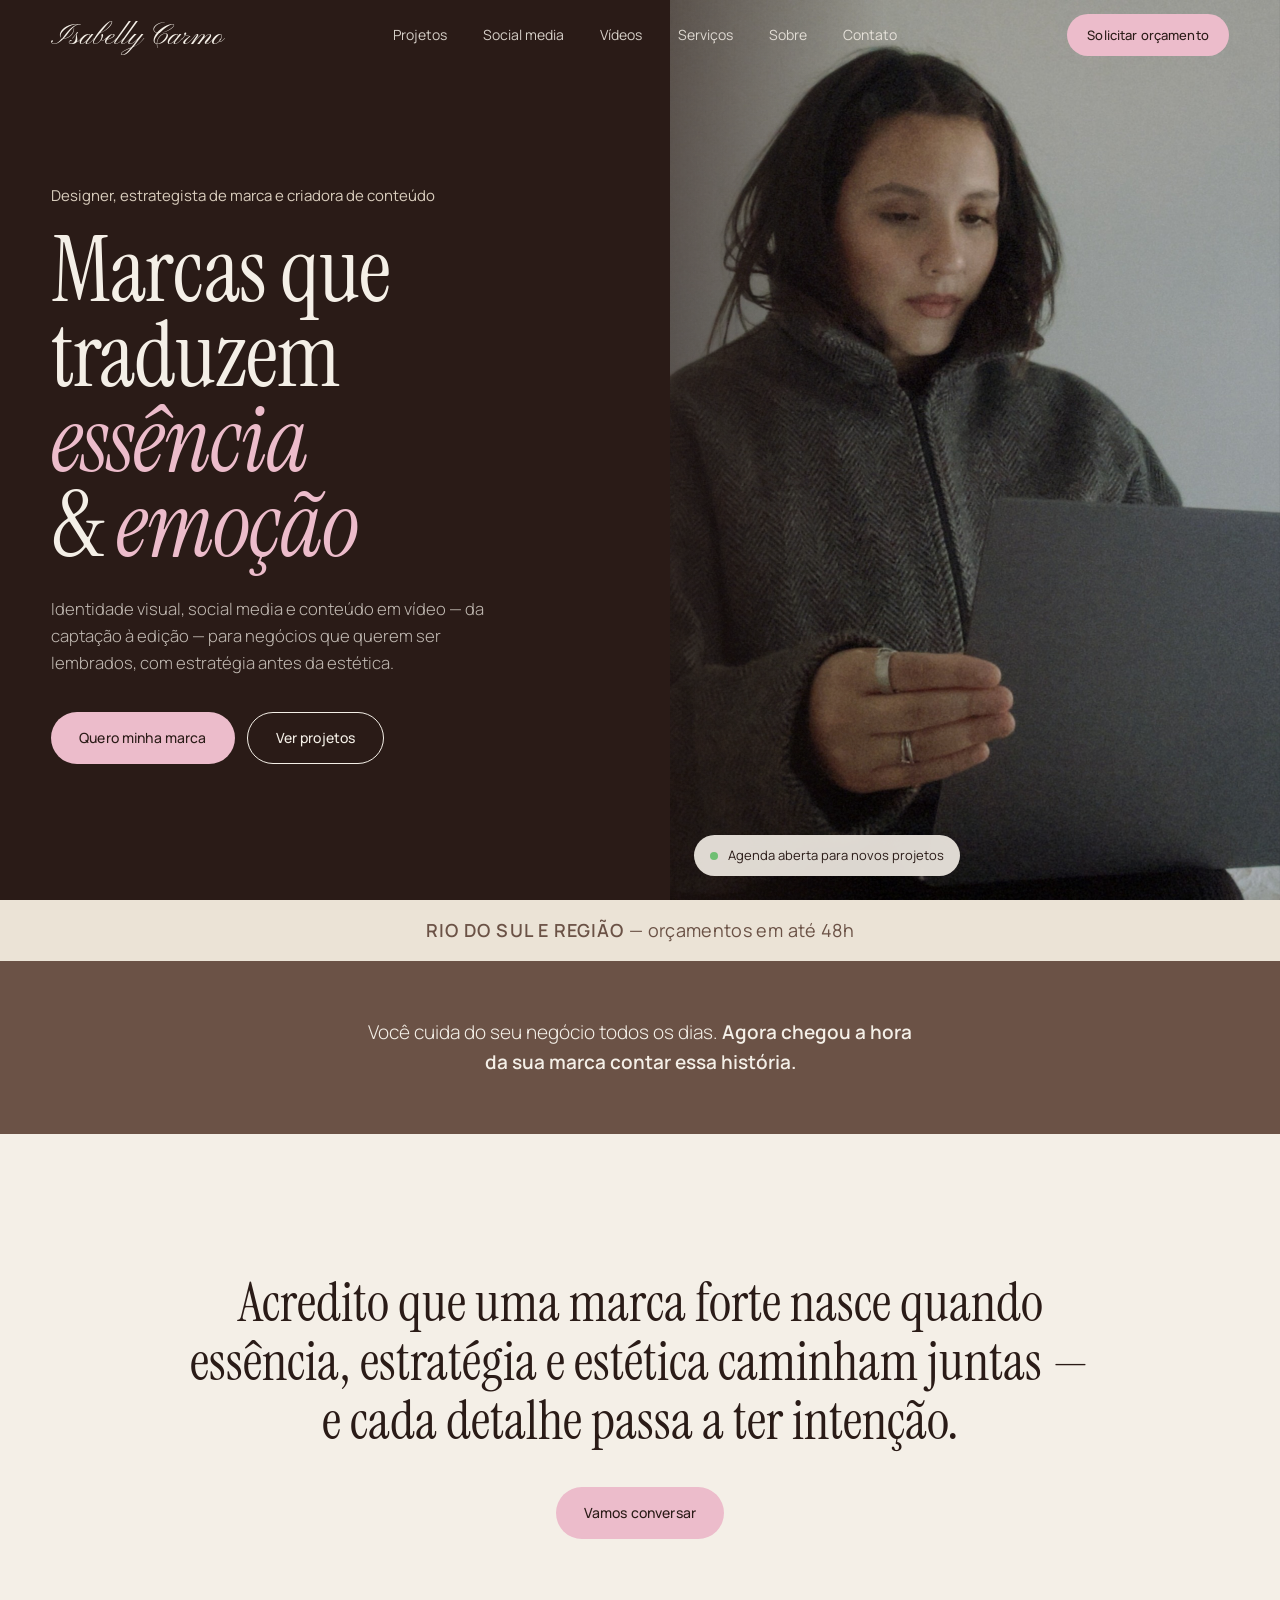
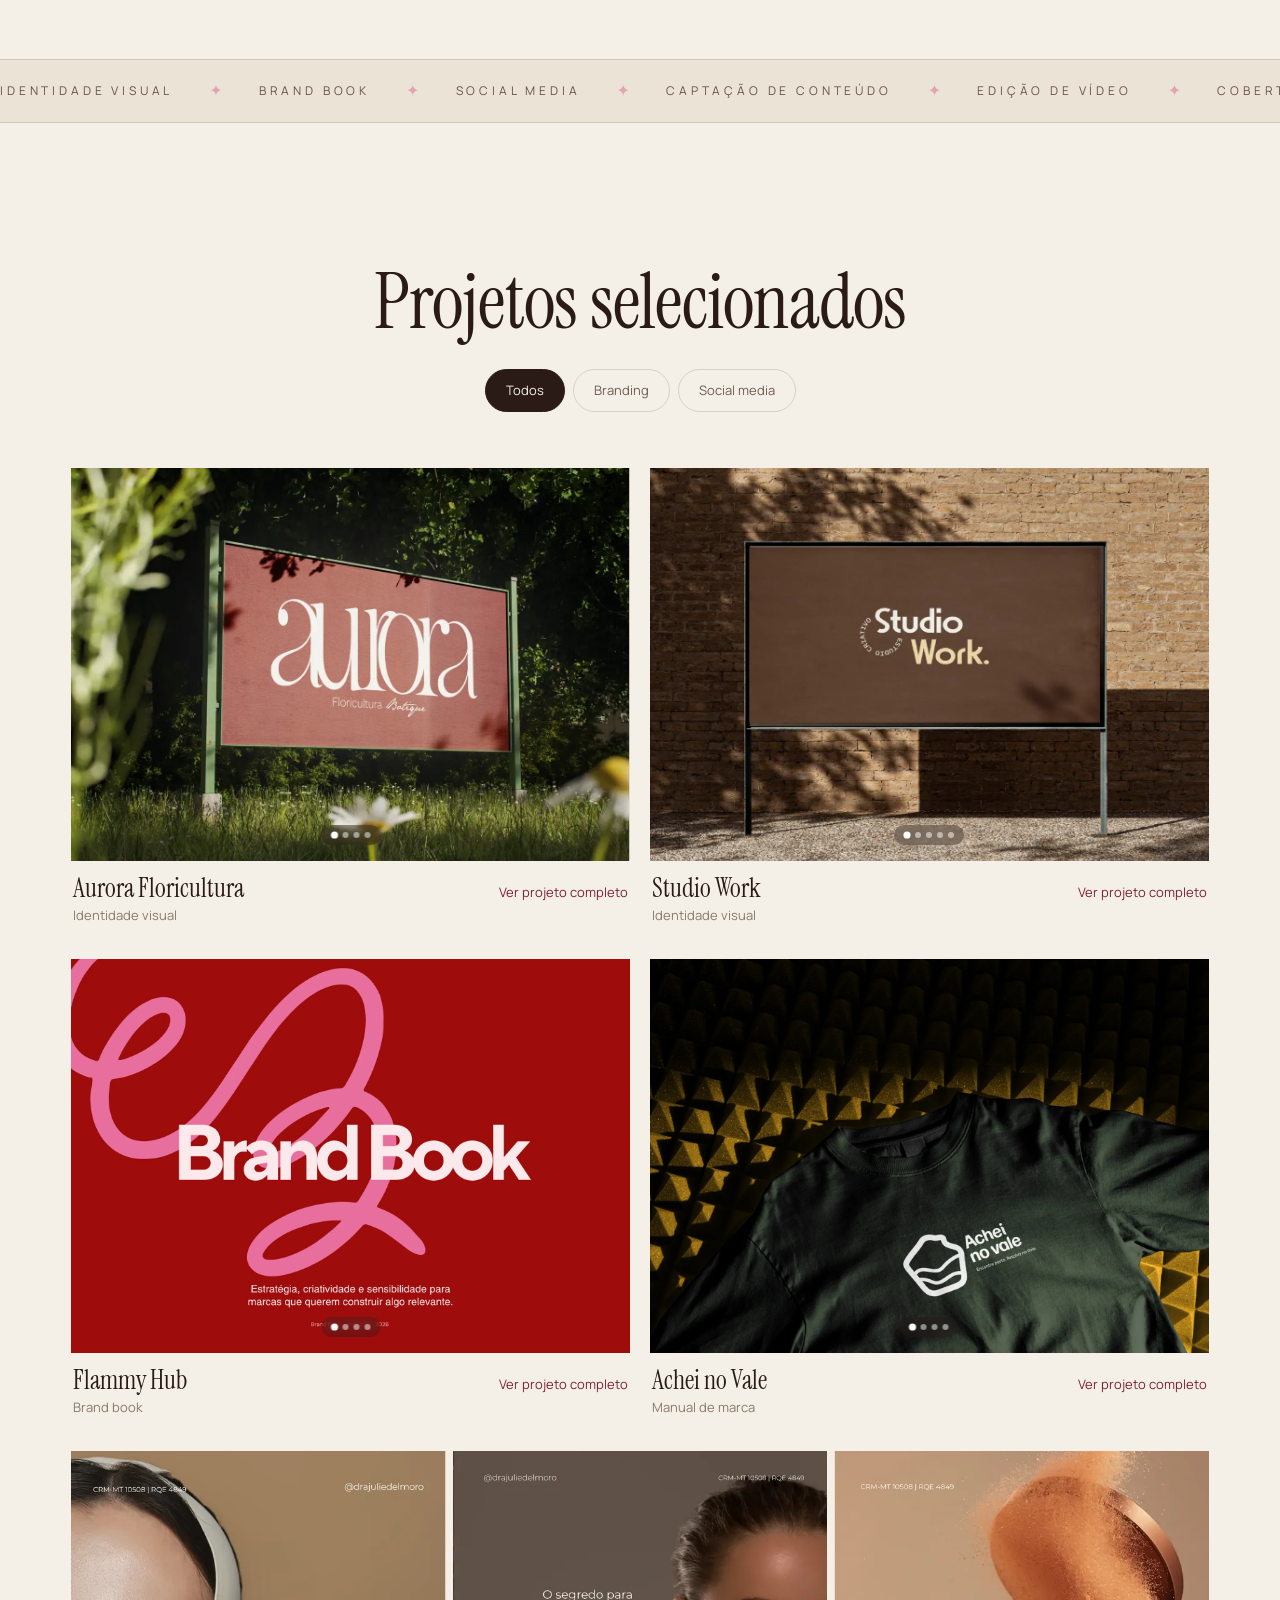
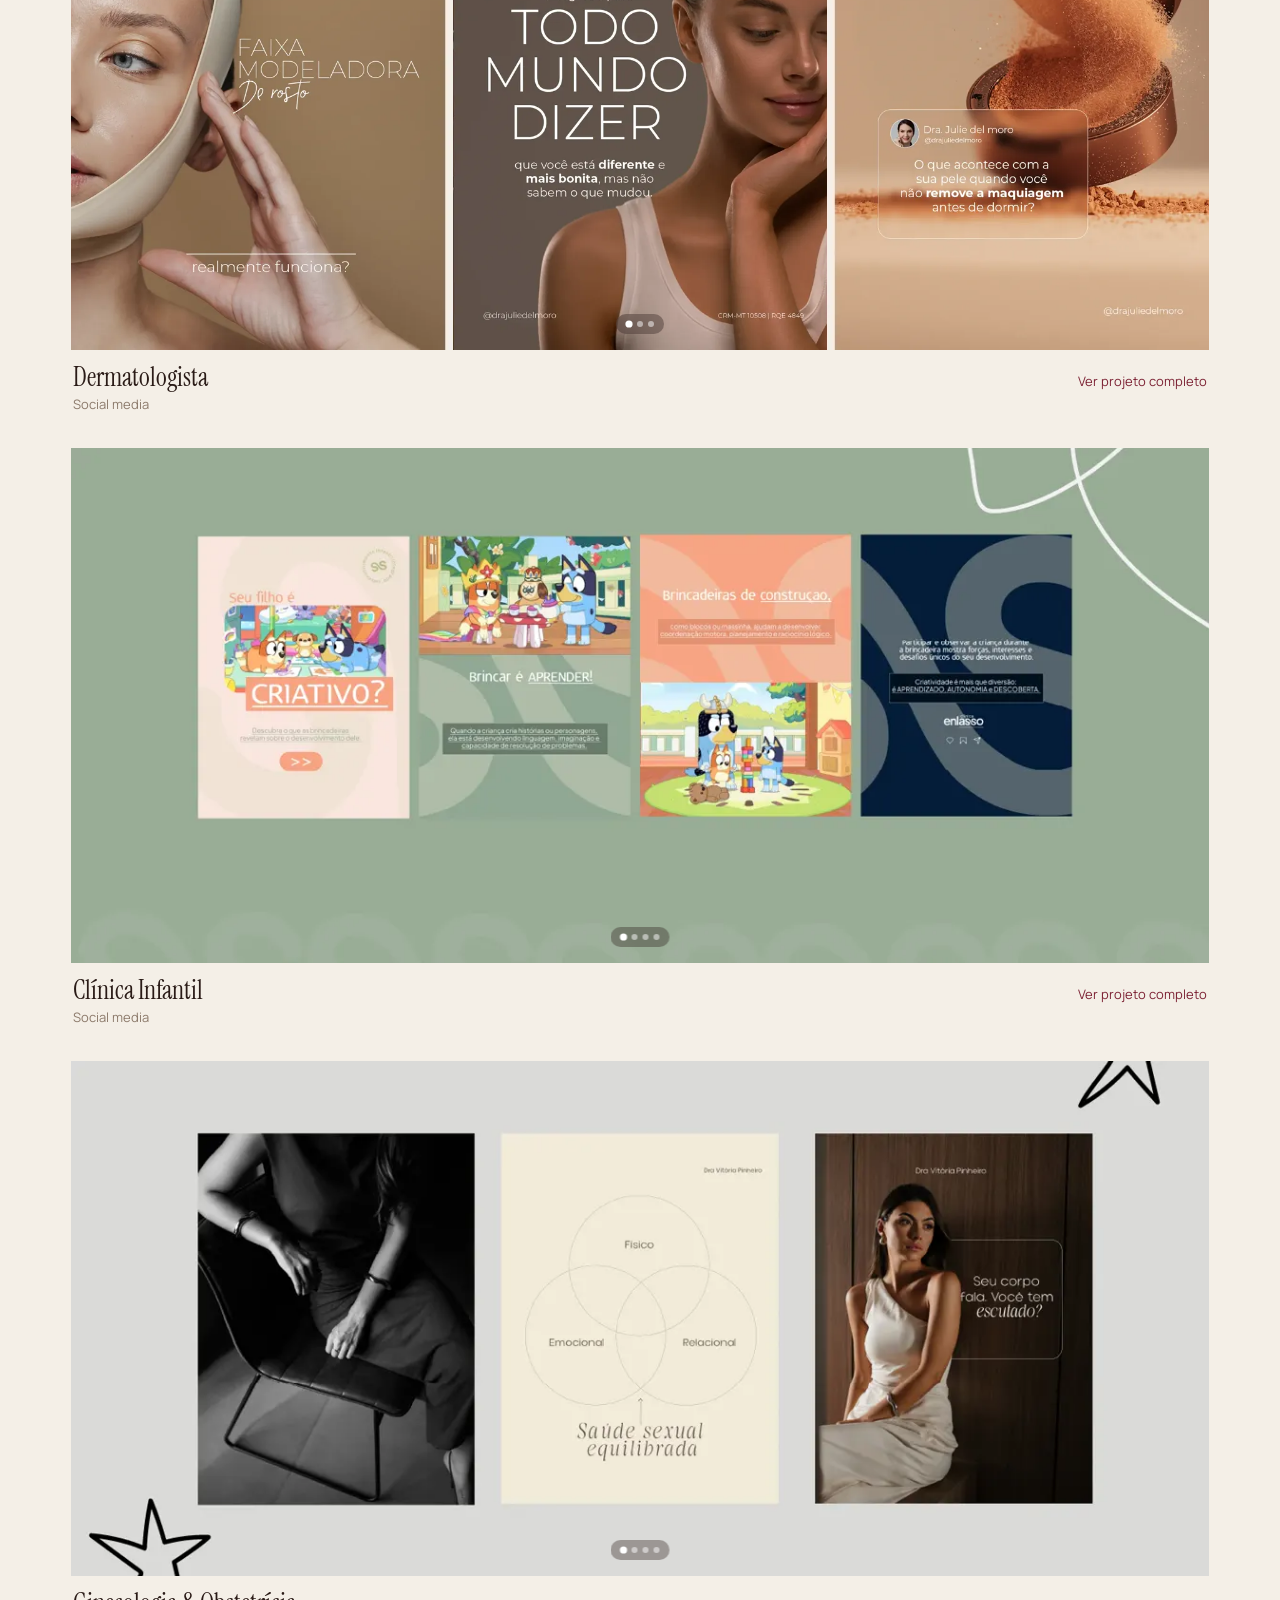
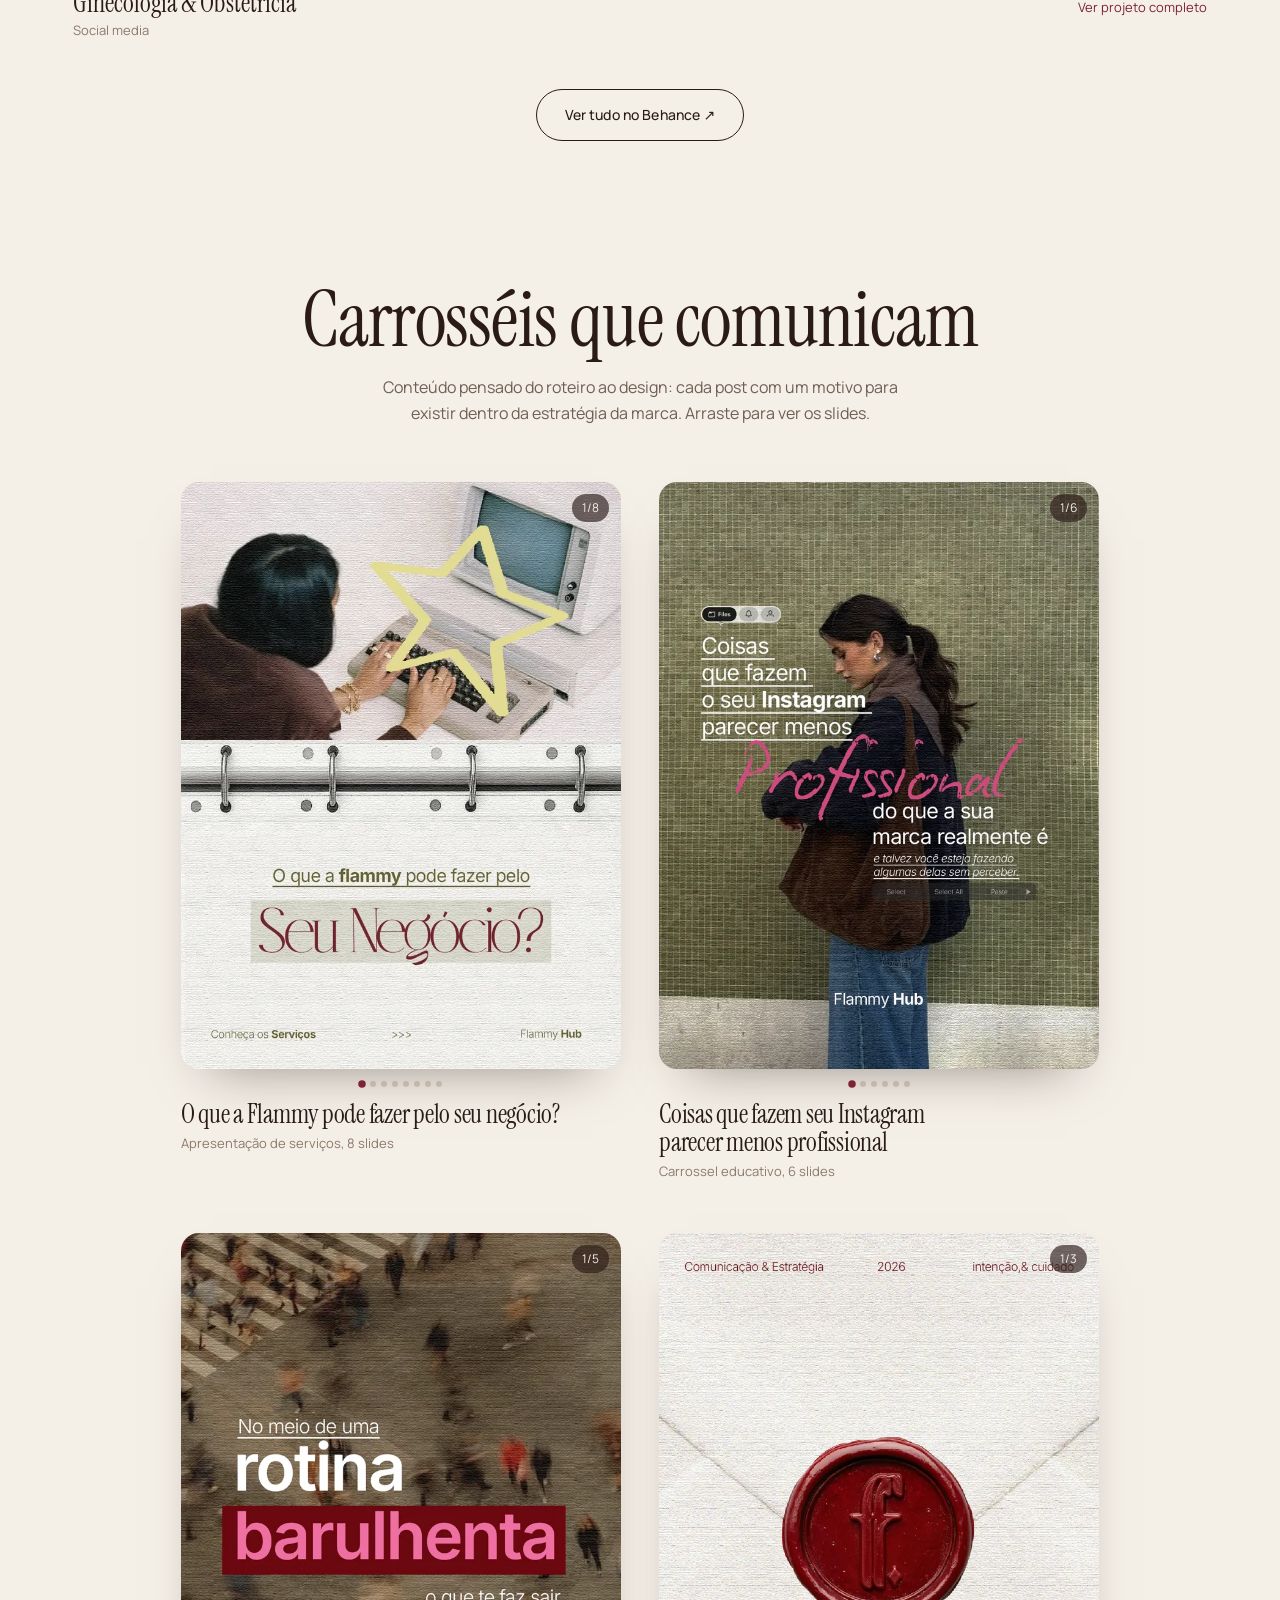
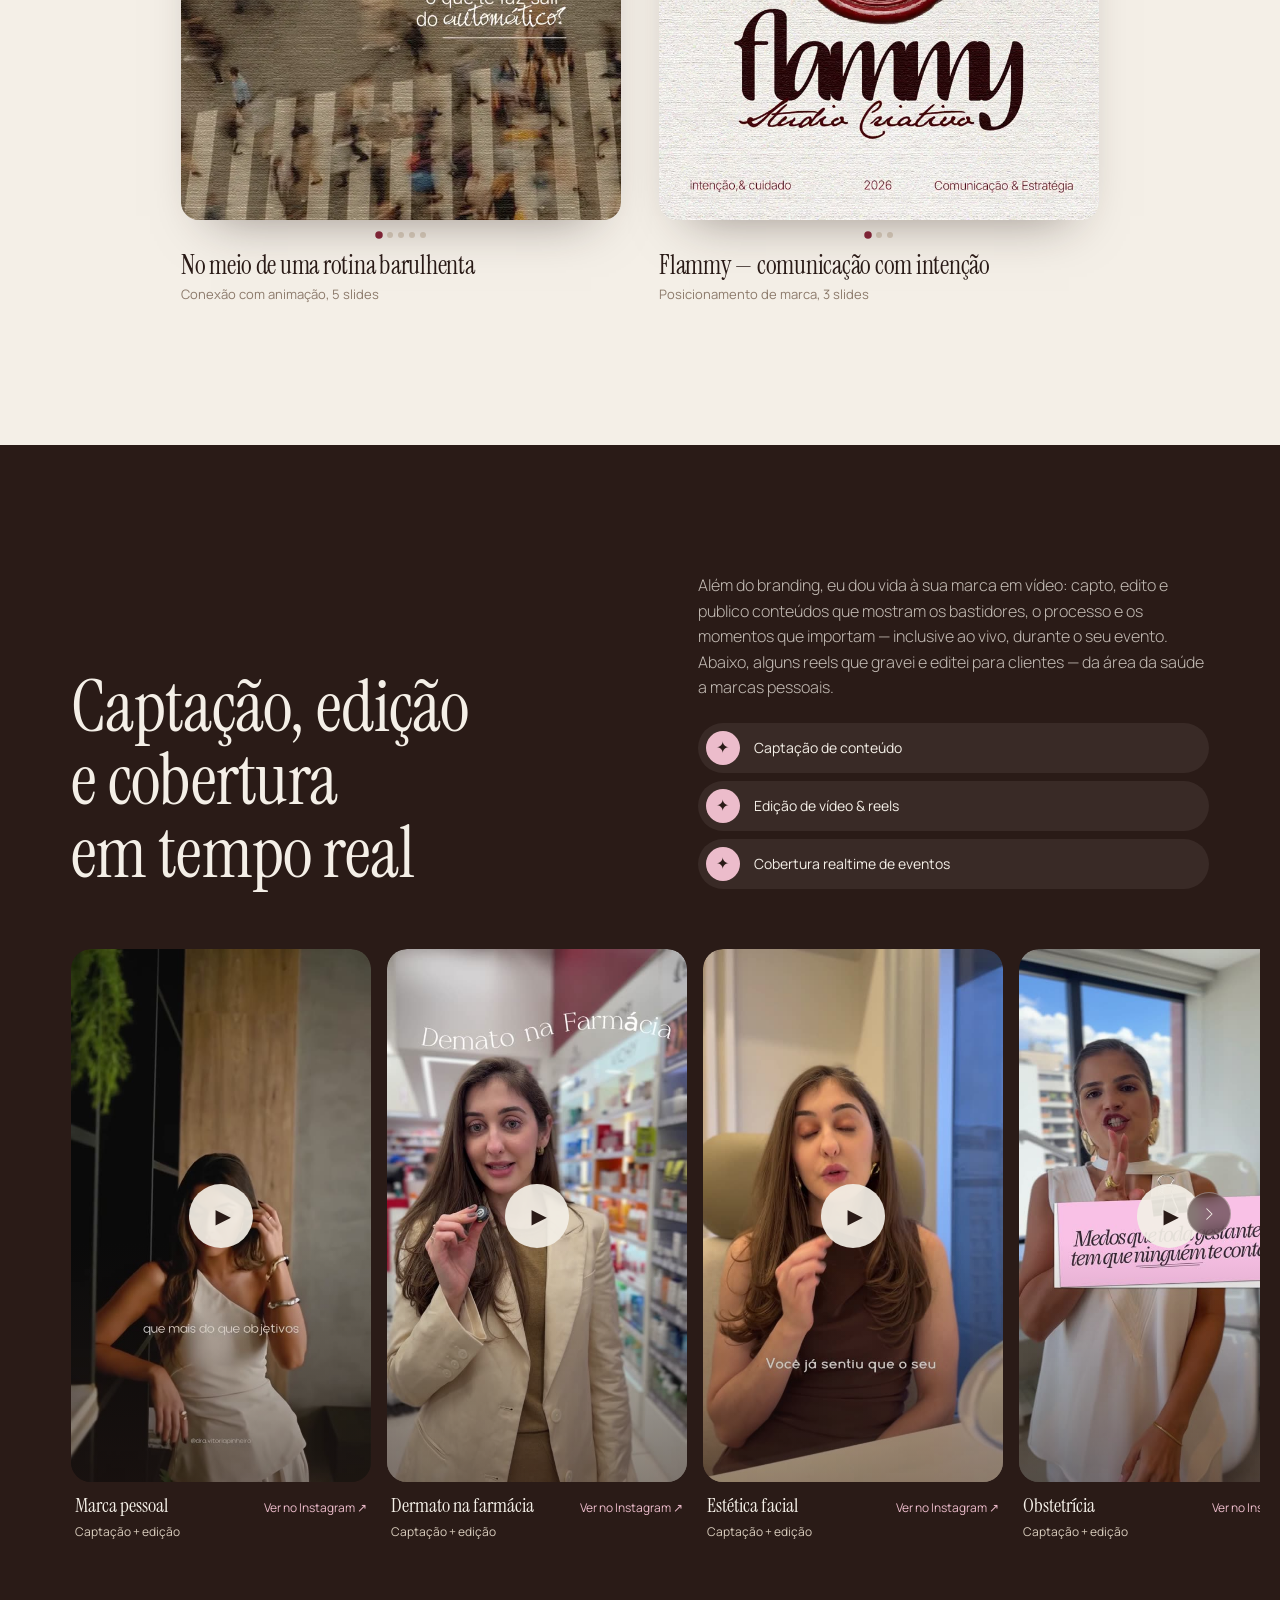
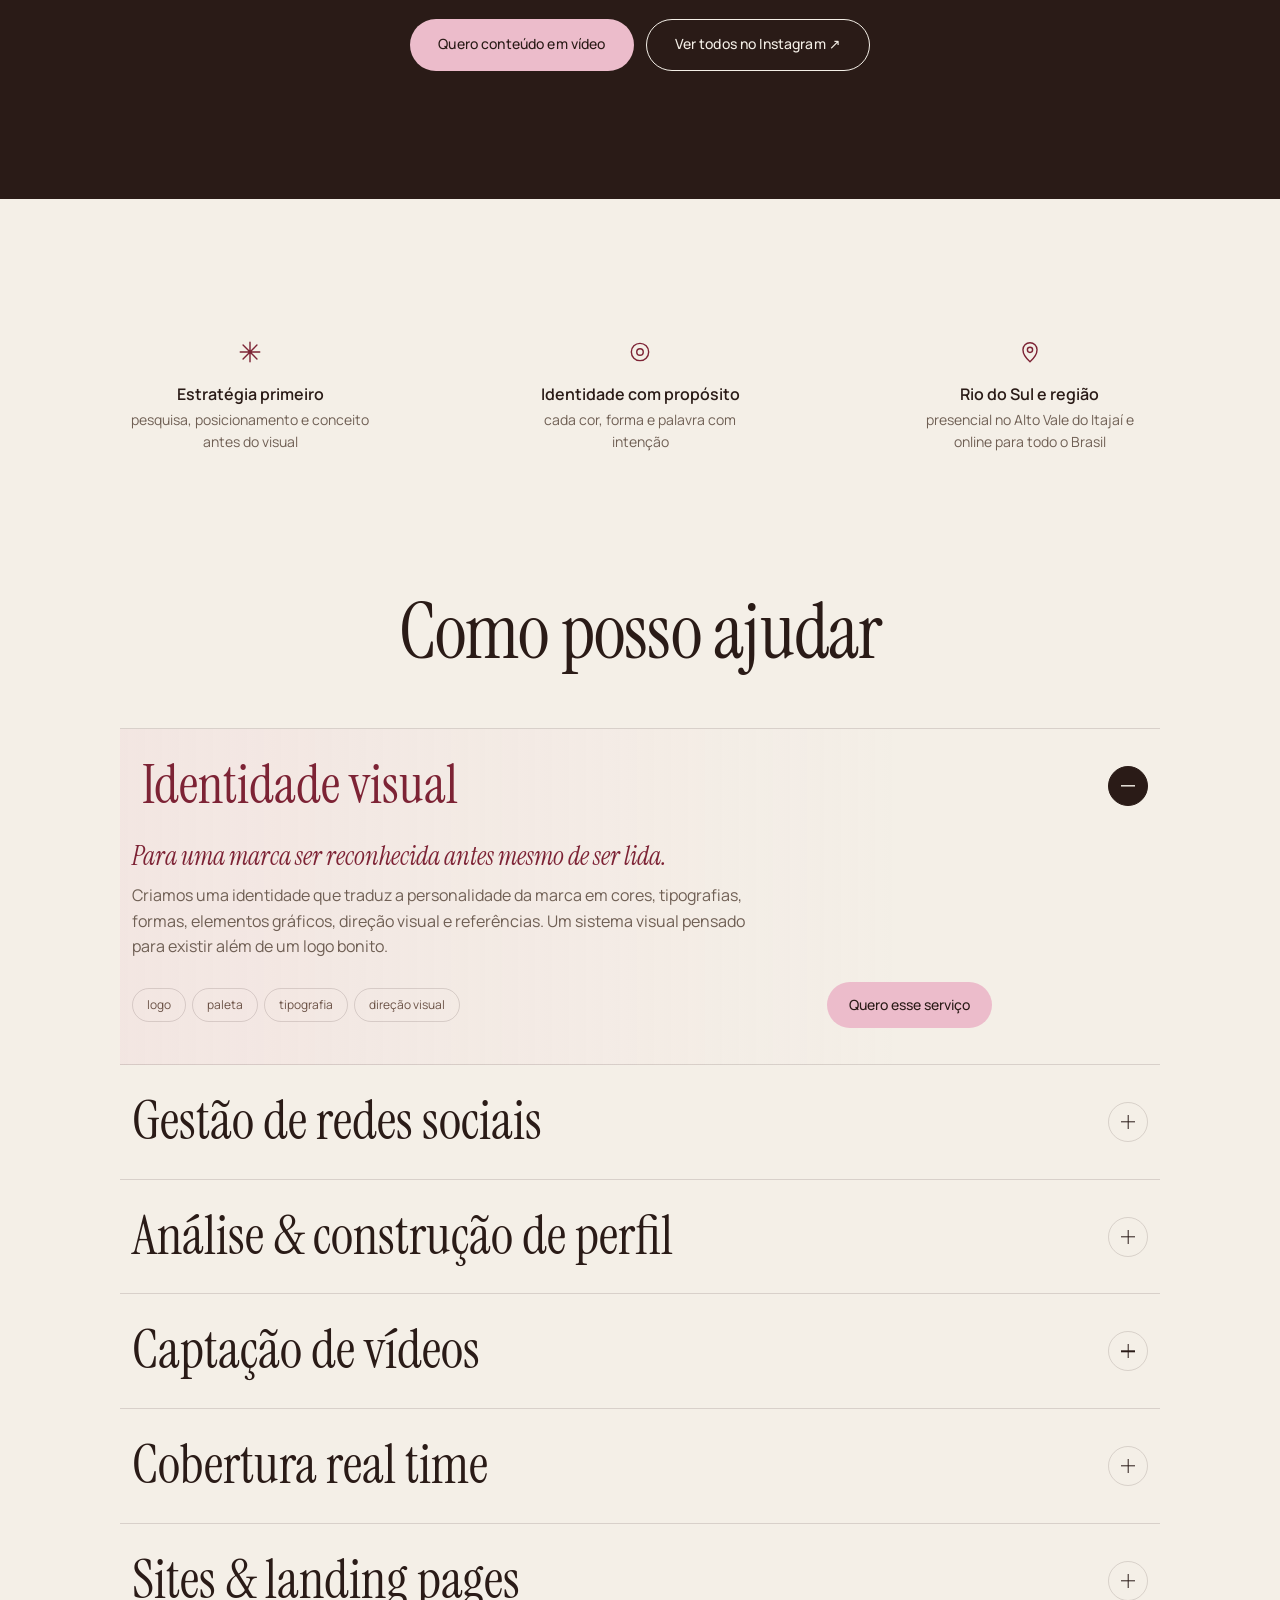
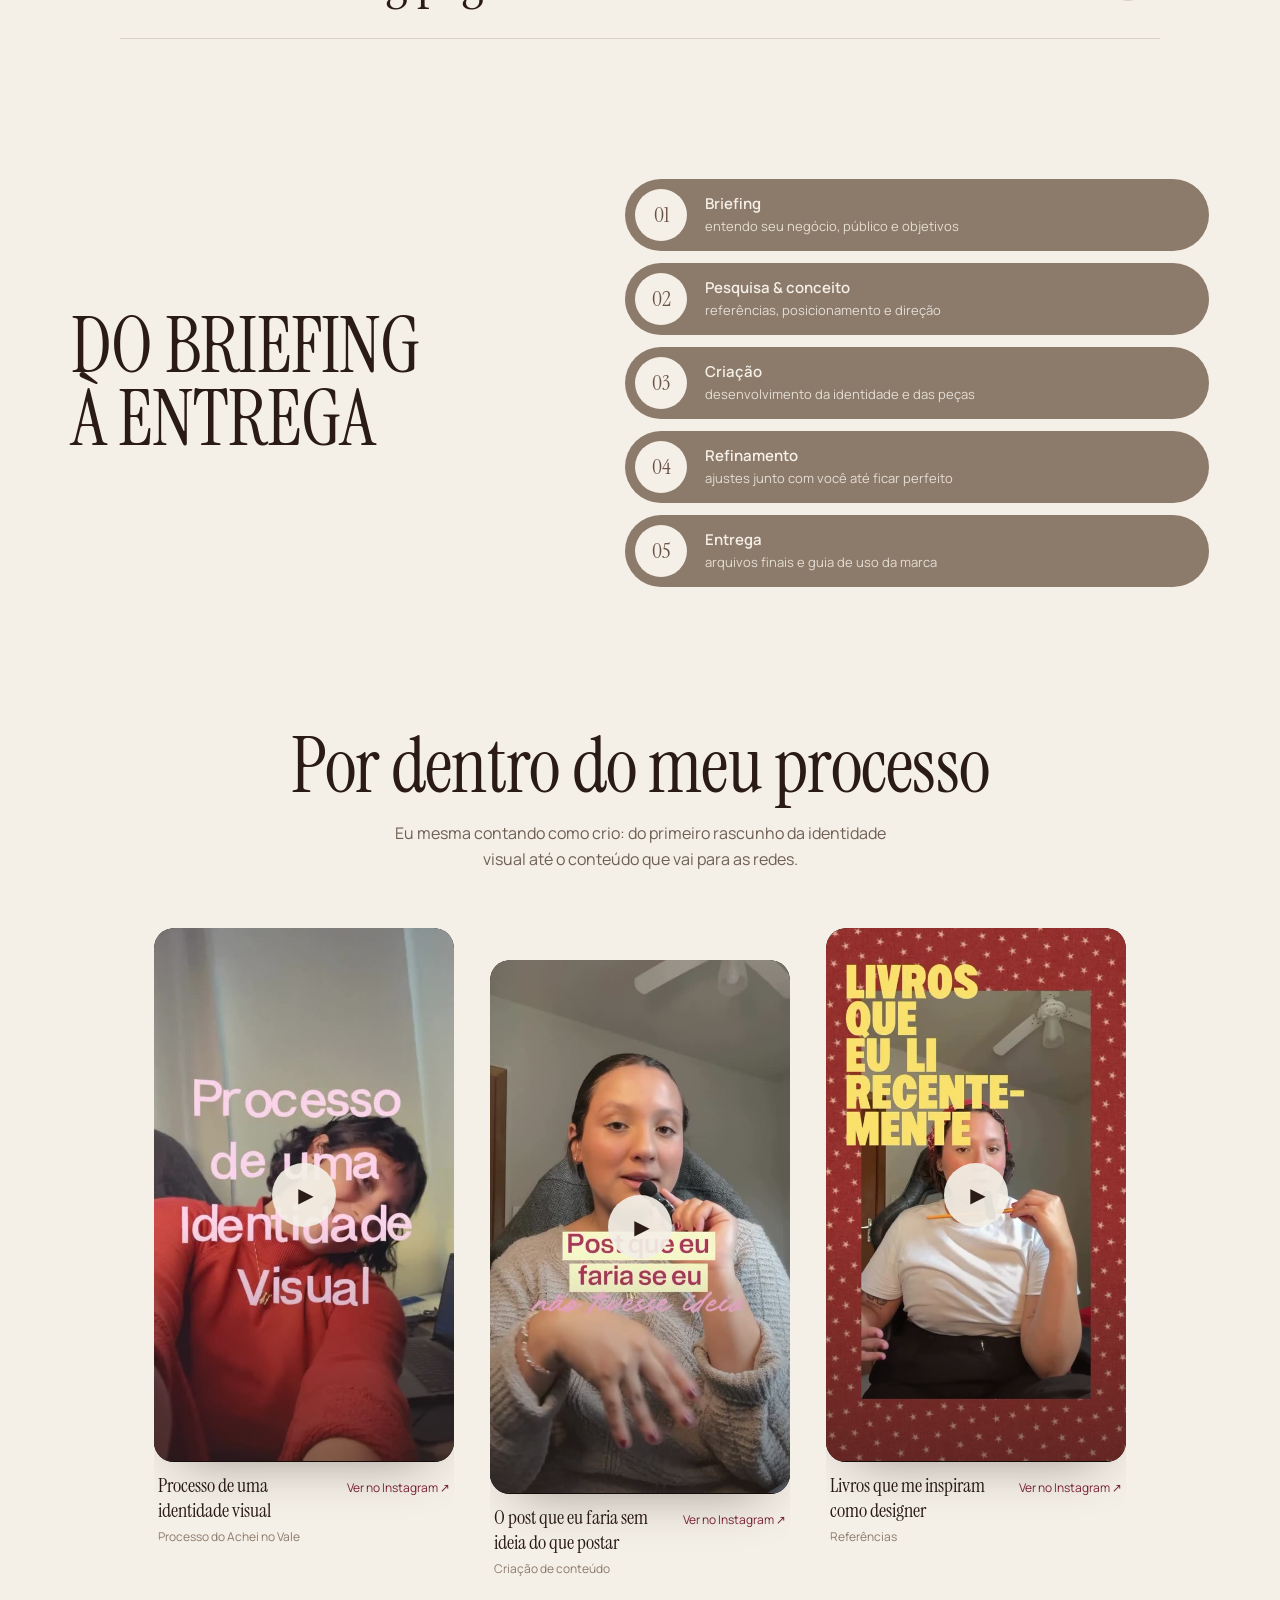
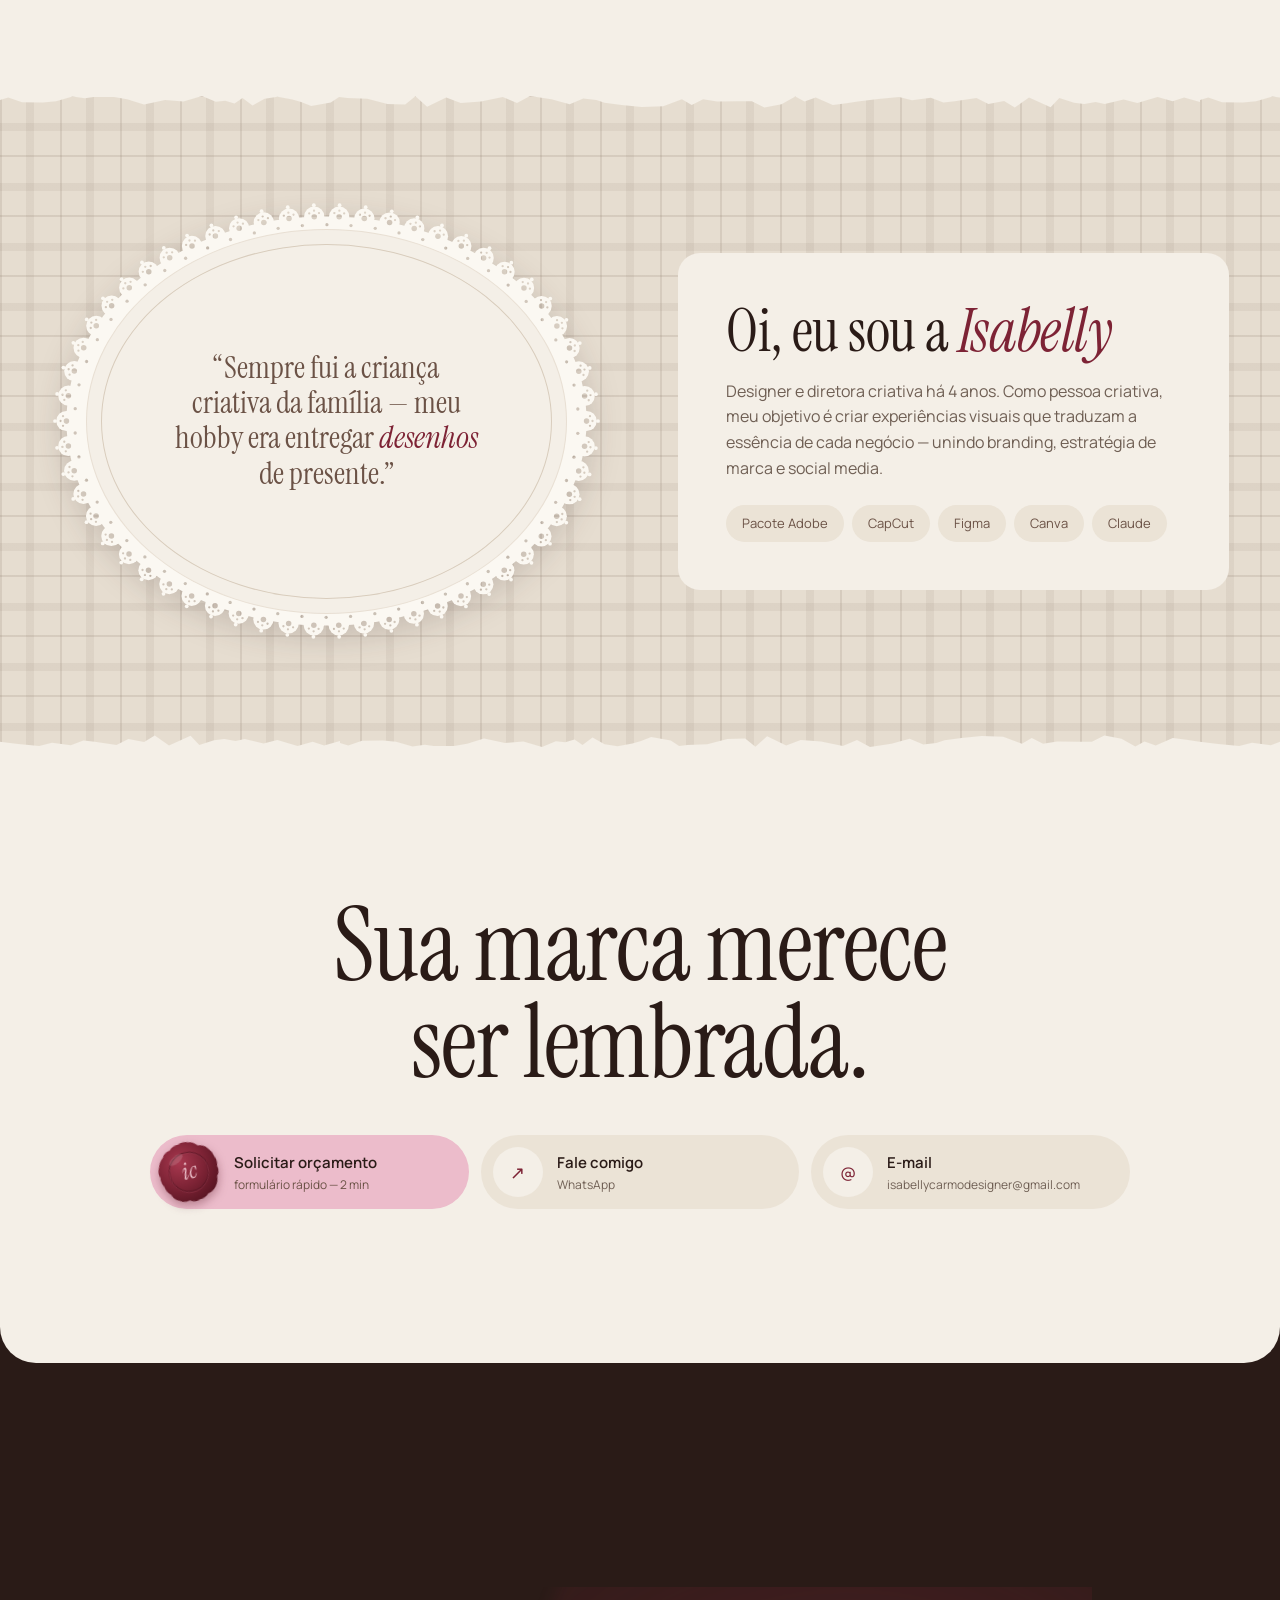
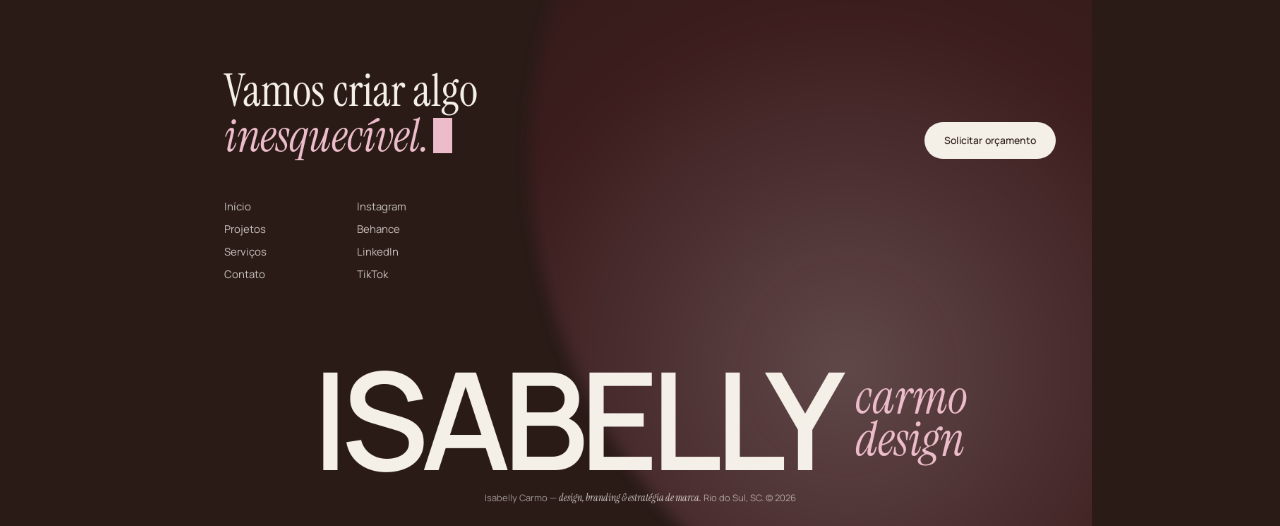
==== commit 600a4f6a: "Selo de cera, papel rasgado e atendimento em Rio do Sul e região - Selo de cera no botão principal d" ====
--- a/index.html
+++ b/index.html
@@ -3,12 +3,12 @@
 <head>
   <meta charset="utf-8" />
   <meta name="viewport" content="width=device-width, initial-scale=1" />
-  <title>Isabelly Carmo — Design, Branding & Estratégia de Marca</title>
-  <meta name="description" content="Portfolio de Isabelly Carmo: identidade visual, brand book, social media, captação e edição de vídeo e cobertura realtime. Solicite seu orçamento." />
+  <title>Isabelly Carmo — Design, Branding e Conteúdo em Rio do Sul (SC)</title>
+  <meta name="description" content="Designer em Rio do Sul e região (Alto Vale do Itajaí, SC): identidade visual, brand book, social media, captação e edição de vídeo e cobertura de eventos. Atendimento presencial na região e online para todo o Brasil." />
   <meta name="theme-color" content="#2a1b17" />
   <link rel="canonical" href="https://isabelly-carmo.vercel.app/" />
   <meta property="og:title" content="Isabelly Carmo — Design & Branding" />
-  <meta property="og:description" content="Marcas que traduzem essência e emoção. Solicite seu orçamento." />
+  <meta property="og:description" content="Design, branding e conteúdo em Rio do Sul e região. Solicite seu orçamento." />
   <meta property="og:url" content="https://isabelly-carmo.vercel.app/" />
   <meta property="og:image" content="https://isabelly-carmo.vercel.app/assets/og.jpg" />
   <meta property="og:image:width" content="1200" />
@@ -19,12 +19,55 @@
   <meta name="twitter:card" content="summary_large_image" />
   <meta name="twitter:image" content="https://isabelly-carmo.vercel.app/assets/og.jpg" />
   <link rel="icon" href="data:image/svg+xml,<svg xmlns='http://www.w3.org/2000/svg' viewBox='0 0 32 32'><rect width='32' height='32' rx='16' fill='%232a1b17'/><text x='50%25' y='56%25' font-family='Georgia,serif' font-style='italic' font-size='17' fill='%23ecbccb' text-anchor='middle' dominant-baseline='middle'>ic</text></svg>" />
+  <!-- dados para o Google (busca local) -->
+  <script type="application/ld+json">
+  {
+    "@context": "https://schema.org",
+    "@type": "ProfessionalService",
+    "name": "Isabelly Carmo — Design & Branding",
+    "url": "https://isabelly-carmo.vercel.app/",
+    "image": "https://isabelly-carmo.vercel.app/assets/og.jpg",
+    "description": "Identidade visual, social media, captação e edição de vídeo e cobertura realtime em Rio do Sul e região (Alto Vale do Itajaí, SC).",
+    "telephone": "+55 47 99981-6200",
+    "email": "isabellycarmodesigner@gmail.com",
+    "address": { "@type": "PostalAddress", "addressLocality": "Rio do Sul", "addressRegion": "SC", "addressCountry": "BR" },
+    "areaServed": [
+      { "@type": "City", "name": "Rio do Sul" },
+      { "@type": "AdministrativeArea", "name": "Alto Vale do Itajaí" },
+      { "@type": "State", "name": "Santa Catarina" },
+      { "@type": "Country", "name": "Brasil" }
+    ],
+    "sameAs": [
+      "https://www.instagram.com/isa.carm0",
+      "https://www.behance.net/Isabellycarmo",
+      "https://www.linkedin.com/in/isabelly-carmo-4082b3226/",
+      "https://www.tiktok.com/@isabelly.carmoo"
+    ]
+  }
+  </script>
   <link rel="preconnect" href="https://fonts.googleapis.com" />
   <link rel="preconnect" href="https://fonts.gstatic.com" crossorigin />
   <link href="https://fonts.googleapis.com/css2?family=Instrument+Serif:ital@0;1&family=Manrope:wght@300;400;500;600&family=Pinyon+Script&display=swap" rel="stylesheet" />
   <link rel="stylesheet" href="/styles.css" />
 </head>
 <body>
+  <!-- selo de cera (usado nos botões de orçamento) -->
+  <svg width="0" height="0" style="position:absolute" aria-hidden="true" focusable="false">
+    <defs>
+      <radialGradient id="cera" cx="38%" cy="32%" r="75%">
+        <stop offset="0" stop-color="#a8384f" />
+        <stop offset=".55" stop-color="#7d2335" />
+        <stop offset="1" stop-color="#561421" />
+      </radialGradient>
+    </defs>
+    <symbol id="selo" viewBox="-4 -4 128 128">
+      <path fill="url(#cera)" d="M115.7 60.0 Q119.2 70.4 111.8 78.8 Q111.4 90.0 104.9 97.7 Q98.8 105.9 88.0 108.4 Q80.3 116.1 69.9 116.4 Q60.2 120.9 50.4 114.4 Q38.8 117.2 30.6 110.9 Q20.3 107.7 17.0 96.1 Q8.7 89.6 7.5 79.1 Q1.6 70.2 3.6 60.0 Q-0.9 49.0 4.8 39.9 Q7.5 29.8 15.9 23.0 Q20.6 13.4 32.1 11.7 Q39.5 3.4 50.1 3.7 Q60.0 -1.0 70.0 3.4 Q79.8 4.7 87.0 13.2 Q99.0 14.2 104.8 22.4 Q112.2 29.8 114.2 40.3 Q119.0 49.4 115.7 60.0 Z" />
+      <circle cx="60" cy="60" r="38" fill="none" stroke="#4a101c" stroke-opacity=".55" stroke-width="3" />
+      <circle cx="60" cy="61.5" r="38" fill="none" stroke="#c4566d" stroke-opacity=".45" stroke-width="1.5" />
+      <ellipse cx="40" cy="32" rx="16" ry="7" fill="#fff" fill-opacity=".14" transform="rotate(-28 40 32)" />
+      <text x="60" y="73" text-anchor="middle" font-family="Instrument Serif, Georgia, serif" font-style="italic" font-size="44" fill="#f3cdd6" fill-opacity=".92">ic</text>
+    </symbol>
+  </svg>
   <a class="skip" href="#conteudo">Pular para o conteúdo</a>
   <!-- NAV -->
   <header class="nav" id="top">
@@ -74,7 +117,7 @@
     </section>
 
     <div class="strip">
-      <p><strong>Disponível para freelance</strong> — orçamentos em até 48h</p>
+      <p><strong>Rio do Sul e região</strong> — orçamentos em até 48h</p>
     </div>
 
     <section class="band">
@@ -172,9 +215,9 @@
         <p>cada cor, forma e palavra com intenção</p>
       </div>
       <div class="pillar reveal">
-        <svg viewBox="0 0 24 24" aria-hidden="true"><rect x="3" y="5" width="18" height="12" rx="2"/><path d="M8 21h8M12 17v4"/></svg>
-        <h3>Atendimento online</h3>
-        <p>para marcas de qualquer lugar do Brasil</p>
+        <svg viewBox="0 0 24 24" aria-hidden="true"><path d="M12 21s-6.5-5.6-6.5-11a6.5 6.5 0 0 1 13 0c0 5.4-6.5 11-6.5 11z"/><circle cx="12" cy="10" r="2.4"/></svg>
+        <h3>Rio do Sul e região</h3>
+        <p>presencial no Alto Vale do Itajaí e online para todo o Brasil</p>
       </div>
     </section>
 
@@ -234,7 +277,7 @@
       <h2 class="cta__title">Sua marca merece<br />ser lembrada.</h2>
       <div class="cta__actions reveal">
         <a href="https://forms.gle/EU88FLYwaj5GqNEt9" target="_blank" rel="noopener" class="pill pill--main">
-          <span class="pill__icon">✦</span><span><strong>Solicitar orçamento</strong><small>formulário rápido — 2 min</small></span>
+          <svg class="pill__seal" aria-hidden="true"><use href="#selo" /></svg><span><strong>Solicitar orçamento</strong><small>formulário rápido — 2 min</small></span>
         </a>
         <a href="https://wa.me/5547999816200?text=Ol%C3%A1%2C%20gostaria%20de%20um%20or%C3%A7amento." target="_blank" rel="noopener" class="pill">
           <span class="pill__icon">↗</span><span><strong>Fale comigo</strong><small>WhatsApp</small></span>
@@ -279,7 +322,7 @@
         <span class="footer__name">ISABELLY</span>
         <span class="footer__sub">carmo<br /> design</span>
       </div>
-      <p class="footer__legal">Isabelly Carmo — <em>design, branding &amp; estratégia de marca.</em> © <span id="year"></span></p>
+      <p class="footer__legal">Isabelly Carmo — <em>design, branding &amp; estratégia de marca.</em> Rio do Sul, SC. © <span id="year"></span></p>
     </footer>
   </div>
 
--- a/styles.css
+++ b/styles.css
@@ -428,6 +428,14 @@
 .process__list small { display: block; font-size: 13px; opacity: .85; }
 
 /* ============ ABOUT ============ */
+/* bordas de papel rasgado em cima e embaixo da toalha xadrez */
+.about { position: relative; }
+.about::before, .about::after {
+  content: ""; position: absolute; left: 0; right: 0; height: 24px; pointer-events: none;
+  background: url("/assets/papel-rasgado.svg") 0 0 / 1200px 24px repeat-x;
+}
+.about::before { top: 0; }
+.about::after { bottom: 0; transform: scaleY(-1); background-position: 340px 0; }
 .about {
   margin-top: clamp(80px, 11vw, 140px);
   padding: clamp(64px, 9vw, 120px) var(--pad);
@@ -469,6 +477,14 @@
 .pill strong { display: block; font-weight: 600; font-size: 15px; }
 .pill small { display: block; color: var(--muted); font-size: 12px; overflow: hidden; text-overflow: ellipsis; white-space: nowrap; }
 .pill > span:last-child { min-width: 0; }
+/* selo de cera no botão principal de orçamento */
+.pill__seal {
+  flex: none; width: 66px; height: 66px; margin: -10px -2px -10px -6px;
+  transform: rotate(-12deg);
+  filter: drop-shadow(0 4px 5px rgba(86, 20, 33, .35));
+  transition: transform .45s var(--ease);
+}
+.pill--main:hover .pill__seal { transform: rotate(4deg) scale(1.06); }
 .pill--main { background: var(--rose); }
 .pill--main:hover { background: var(--rose-2); }
 .pill--main small { color: var(--brown); }
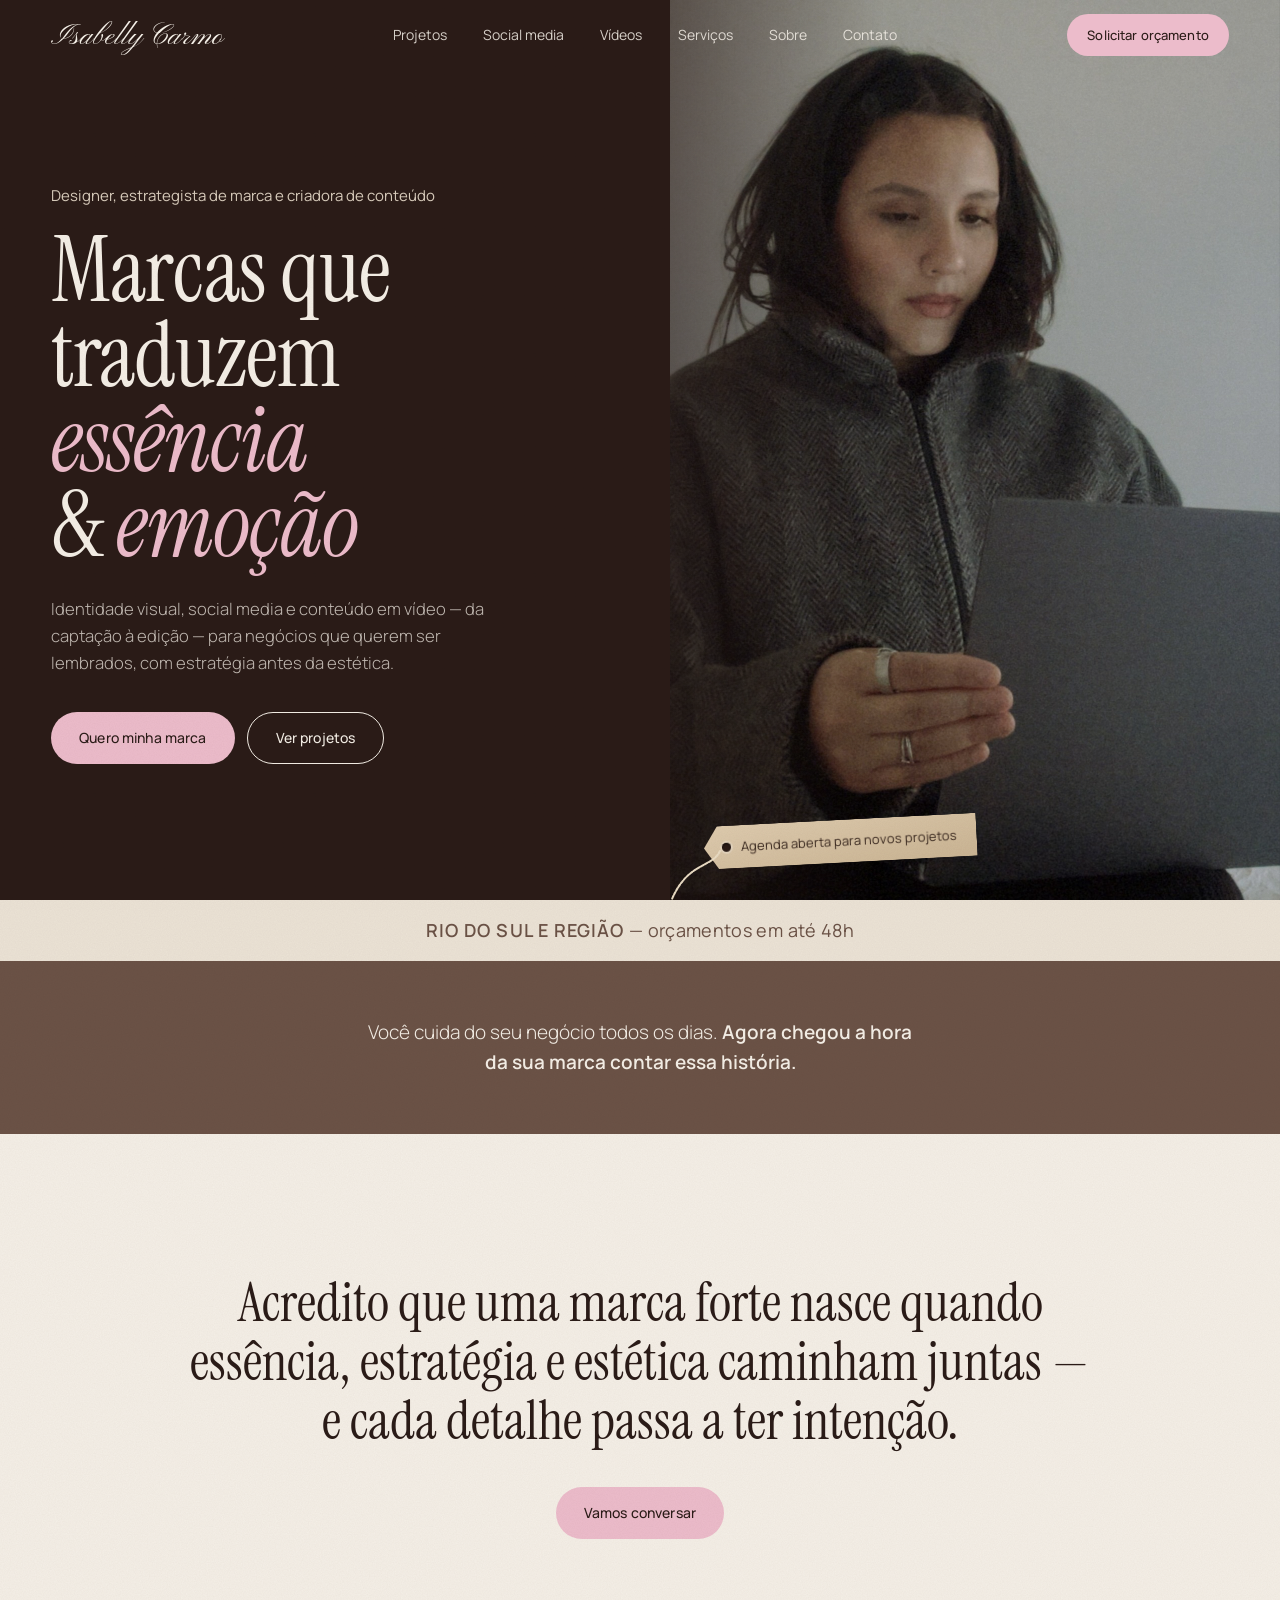
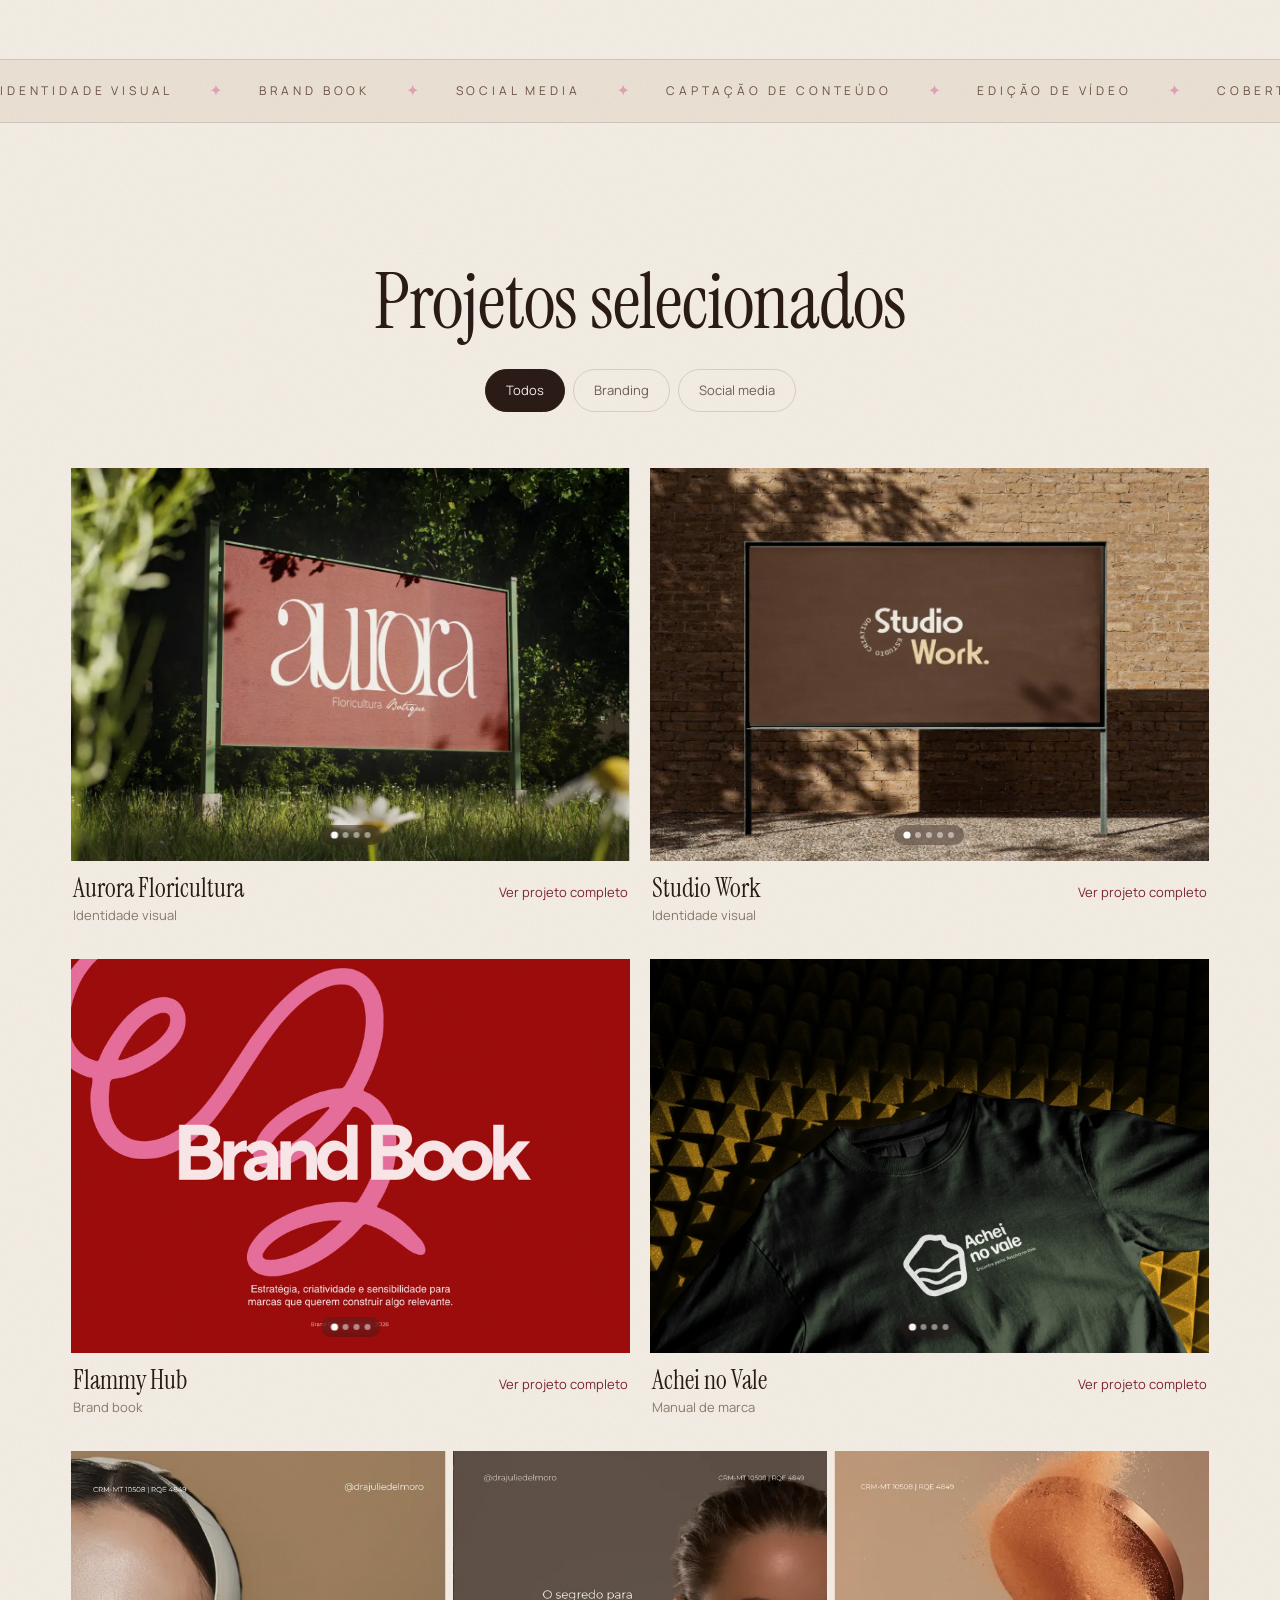
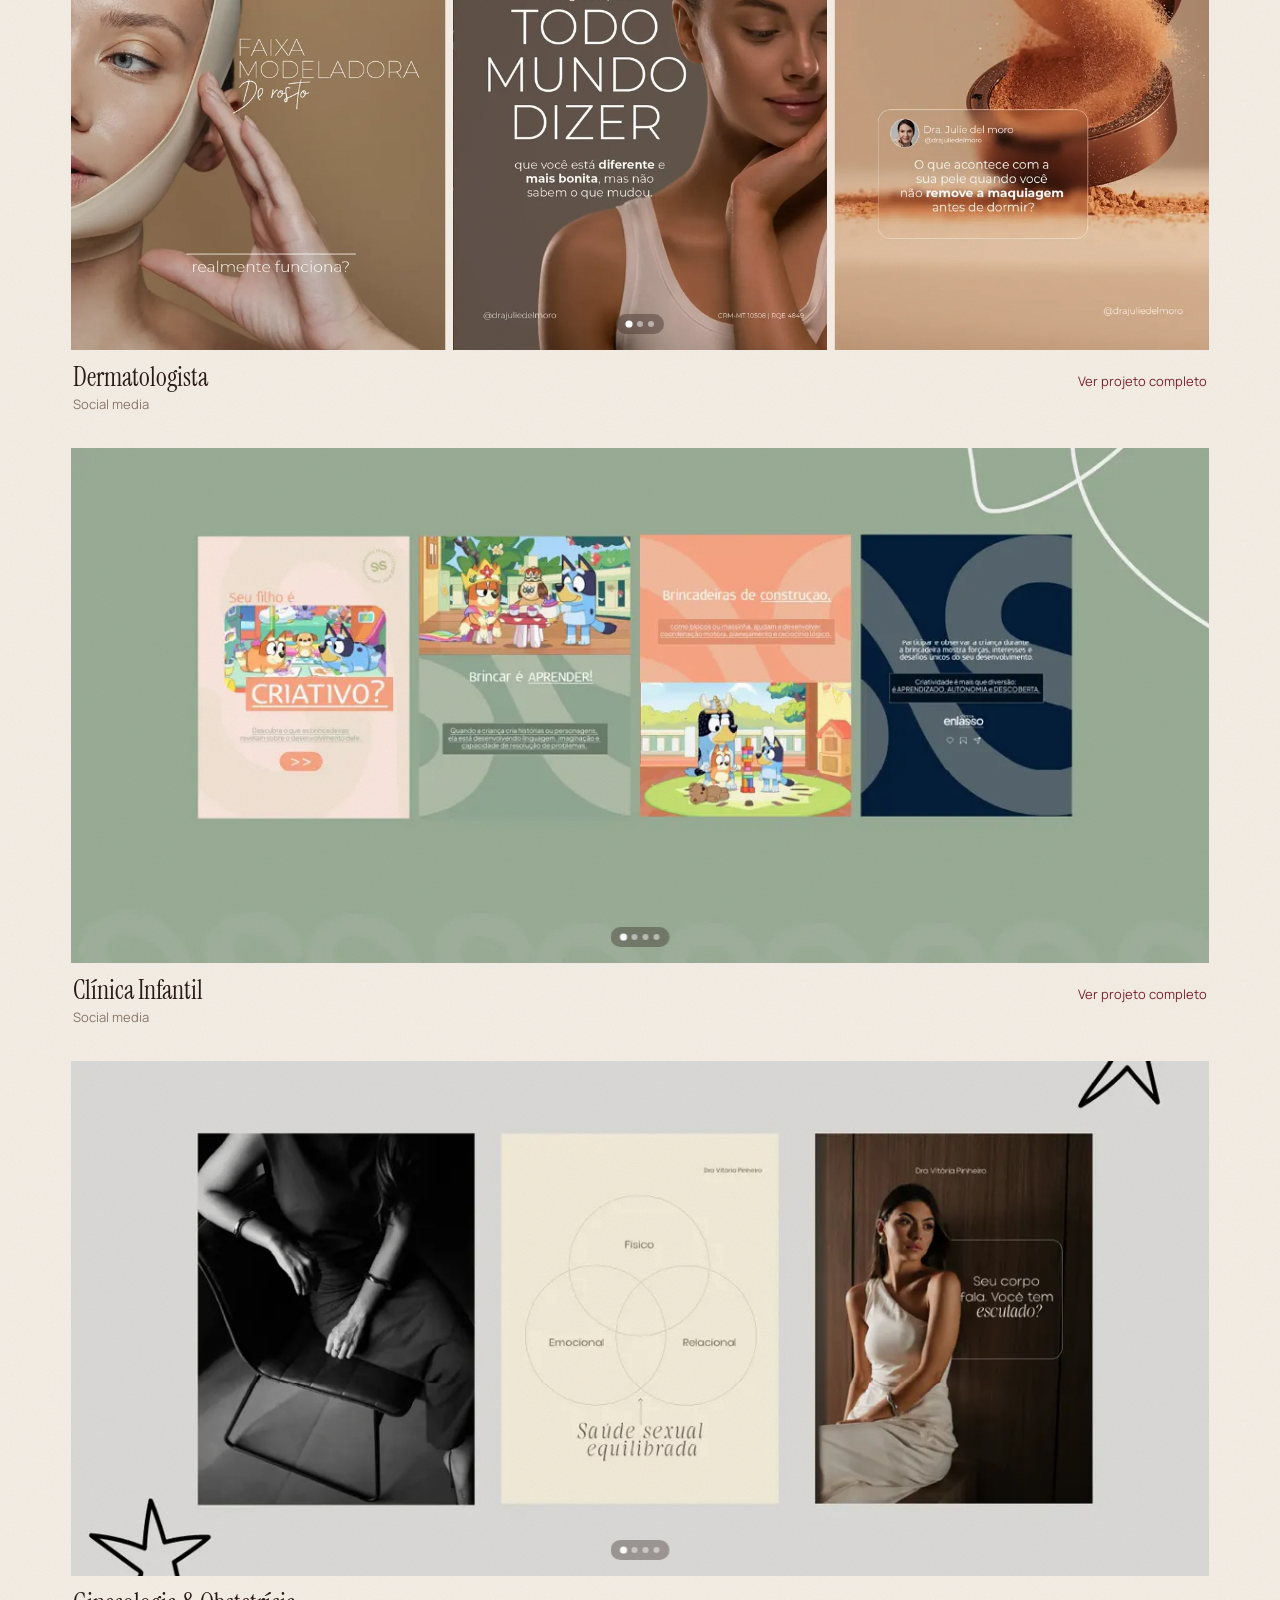
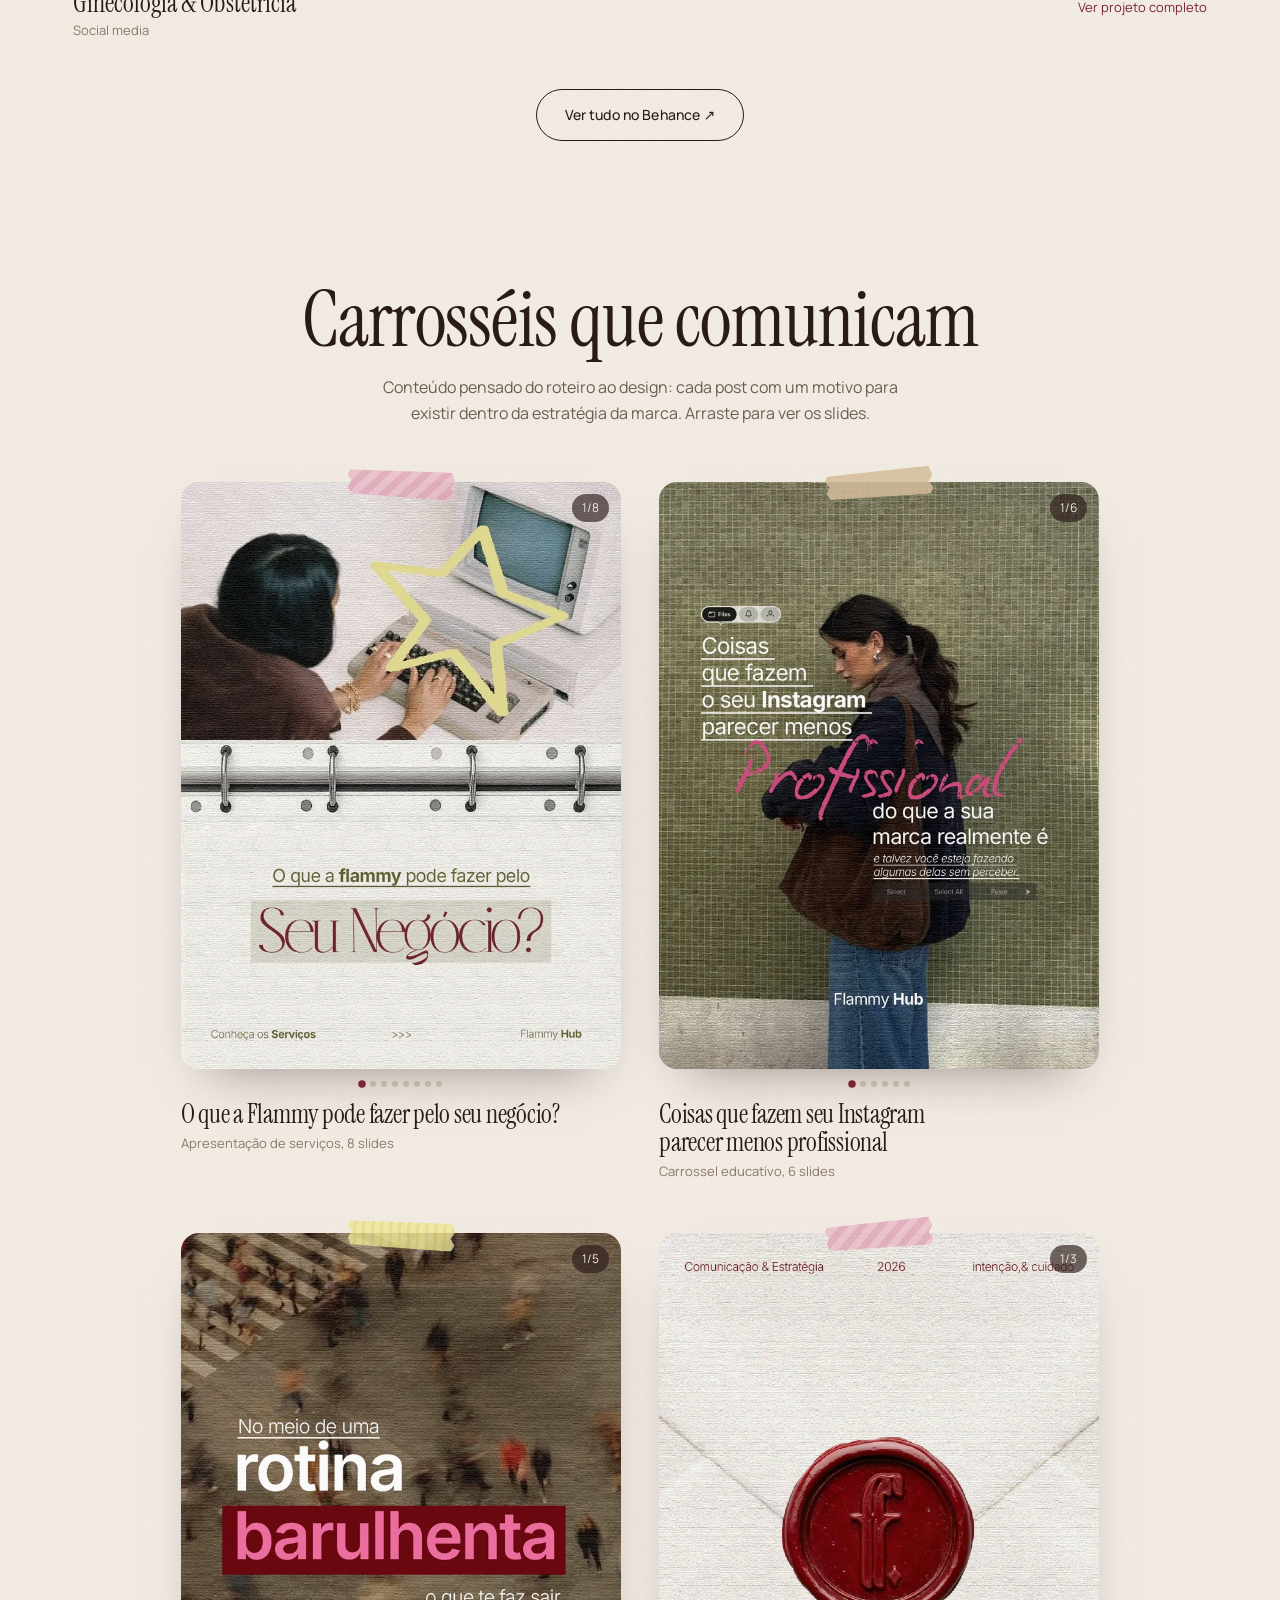
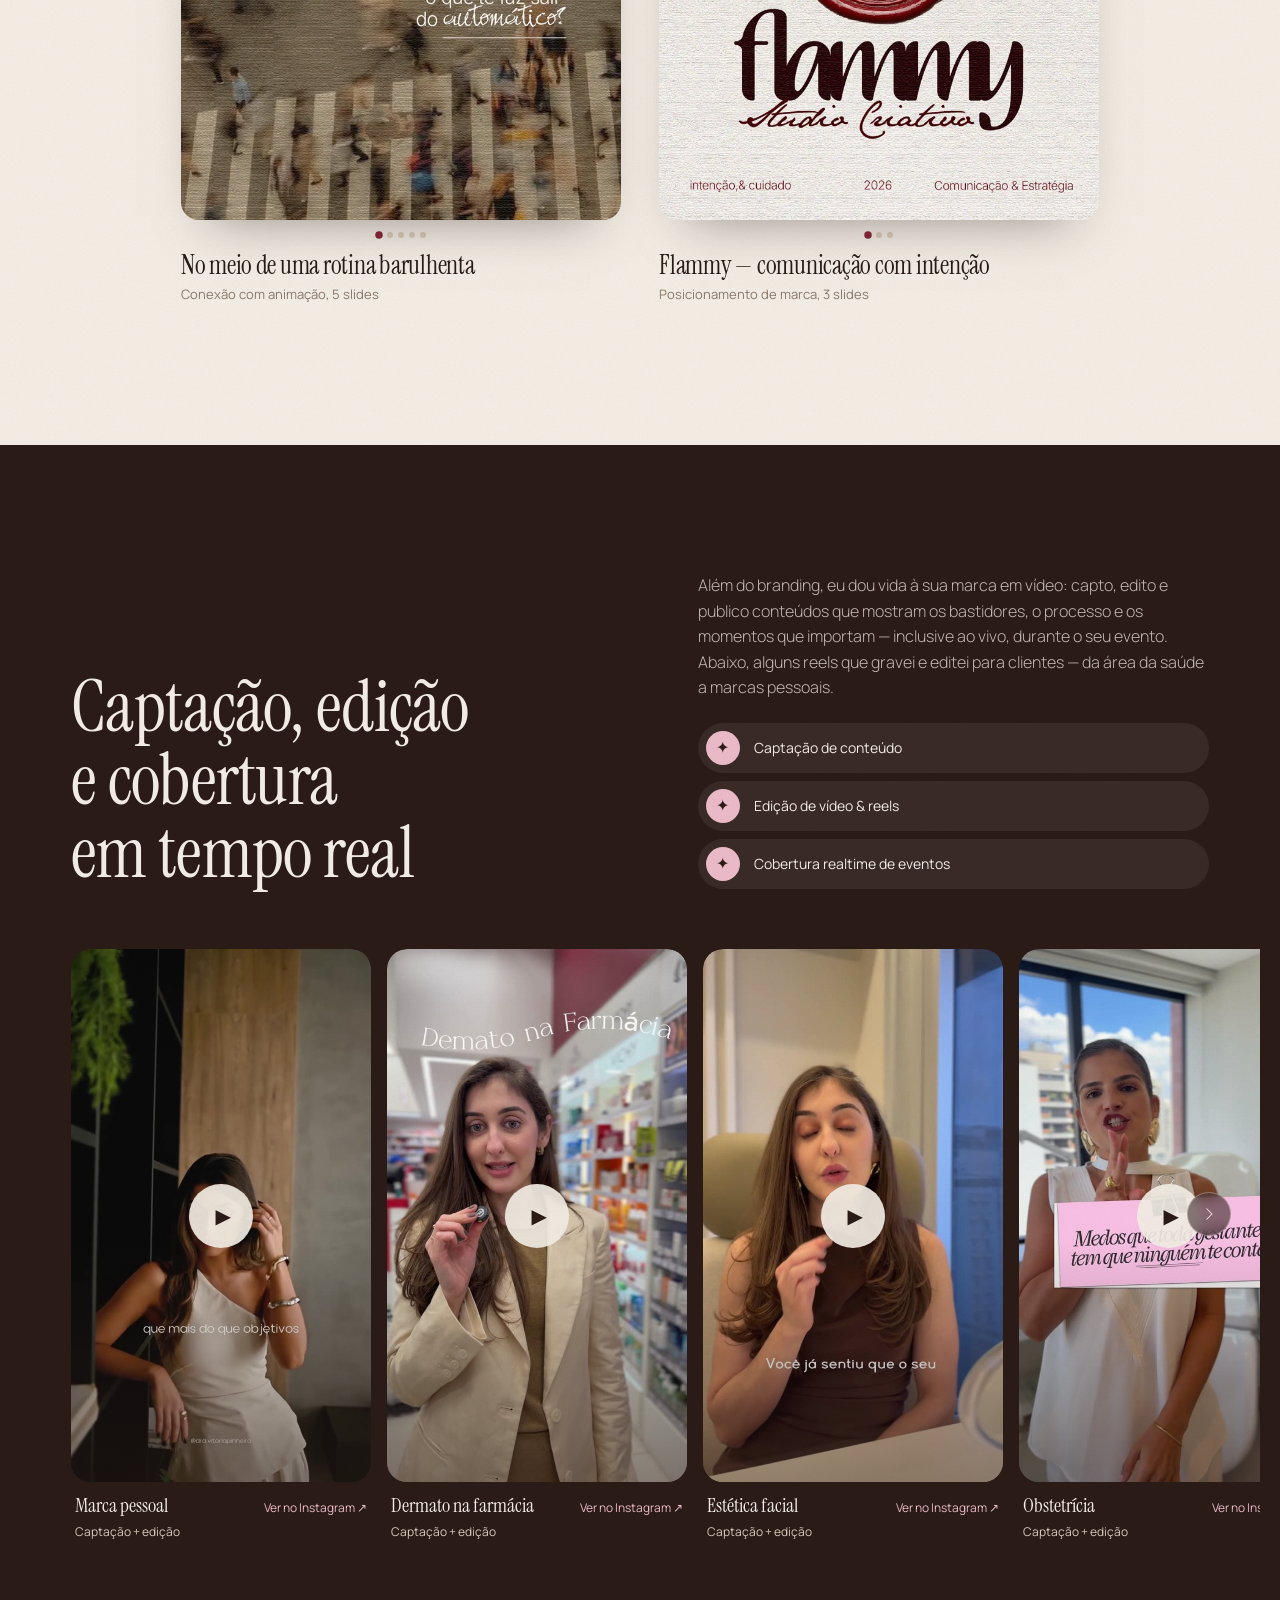
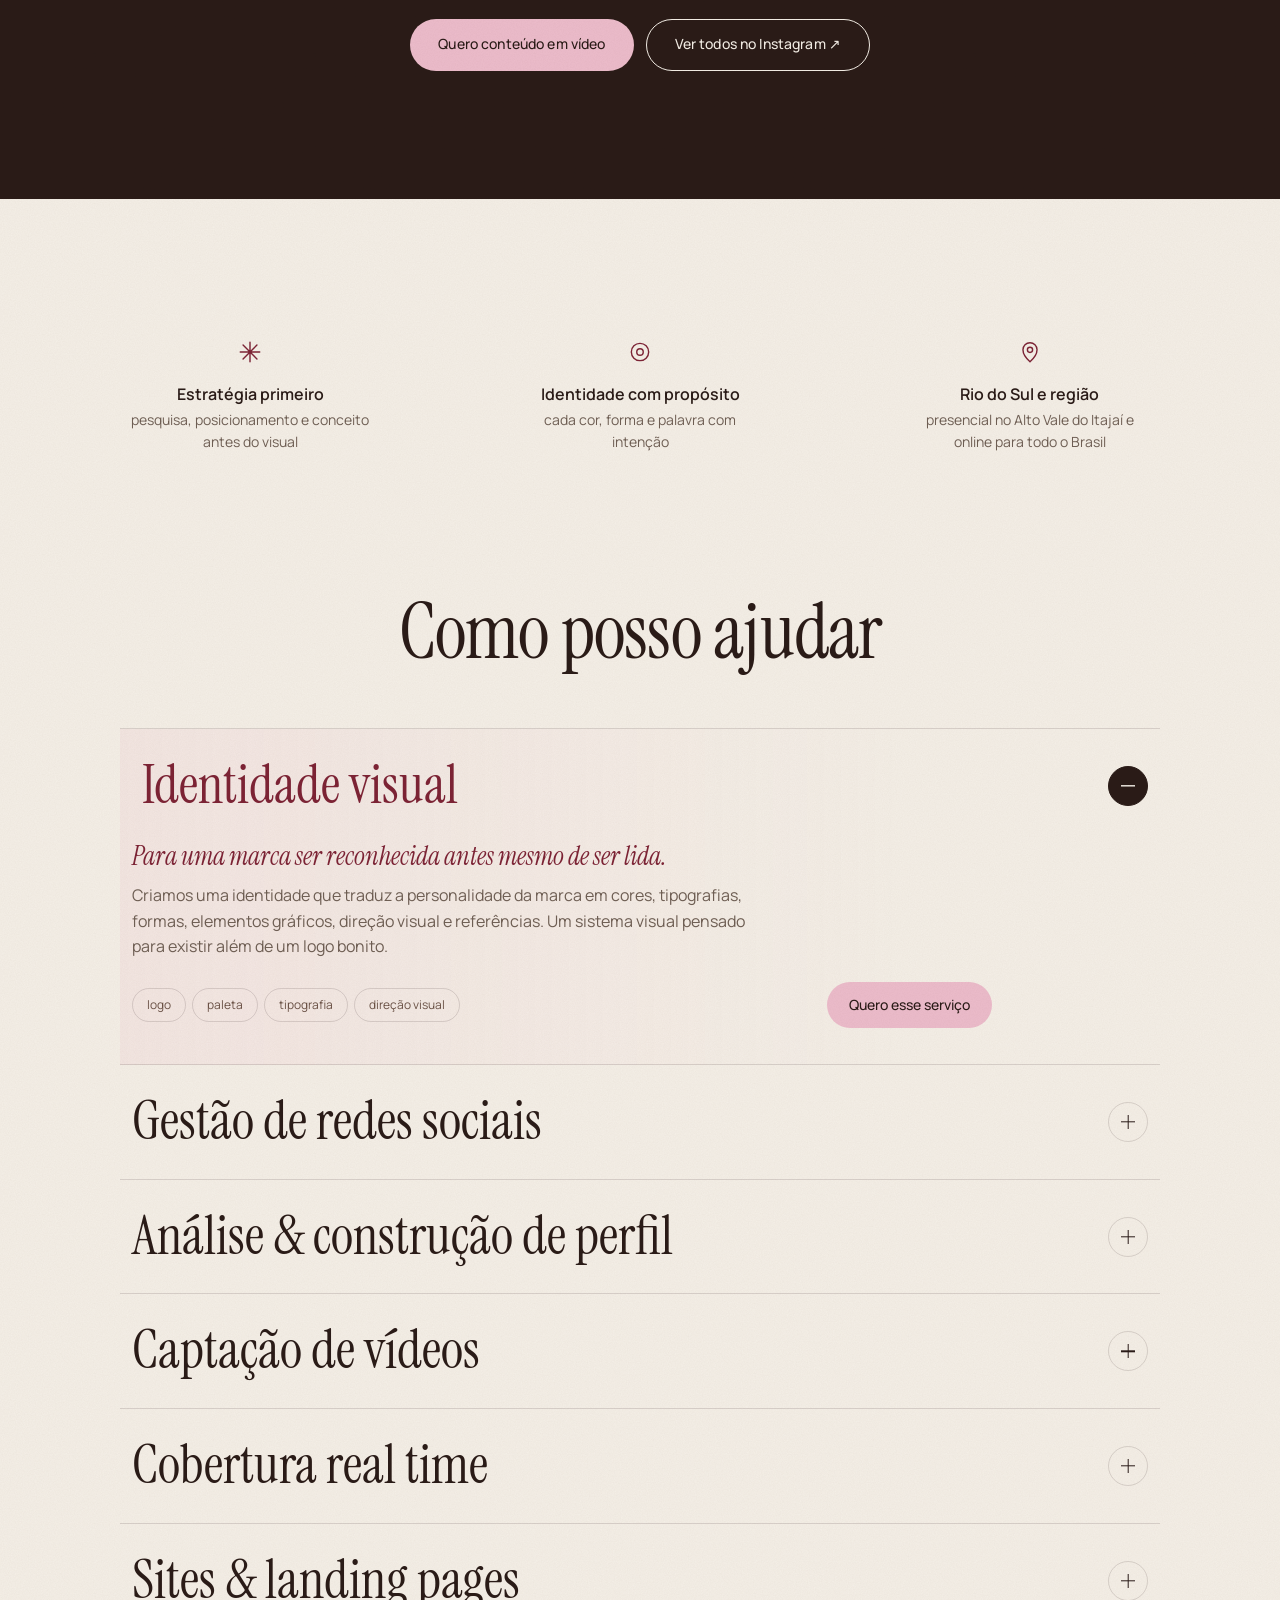
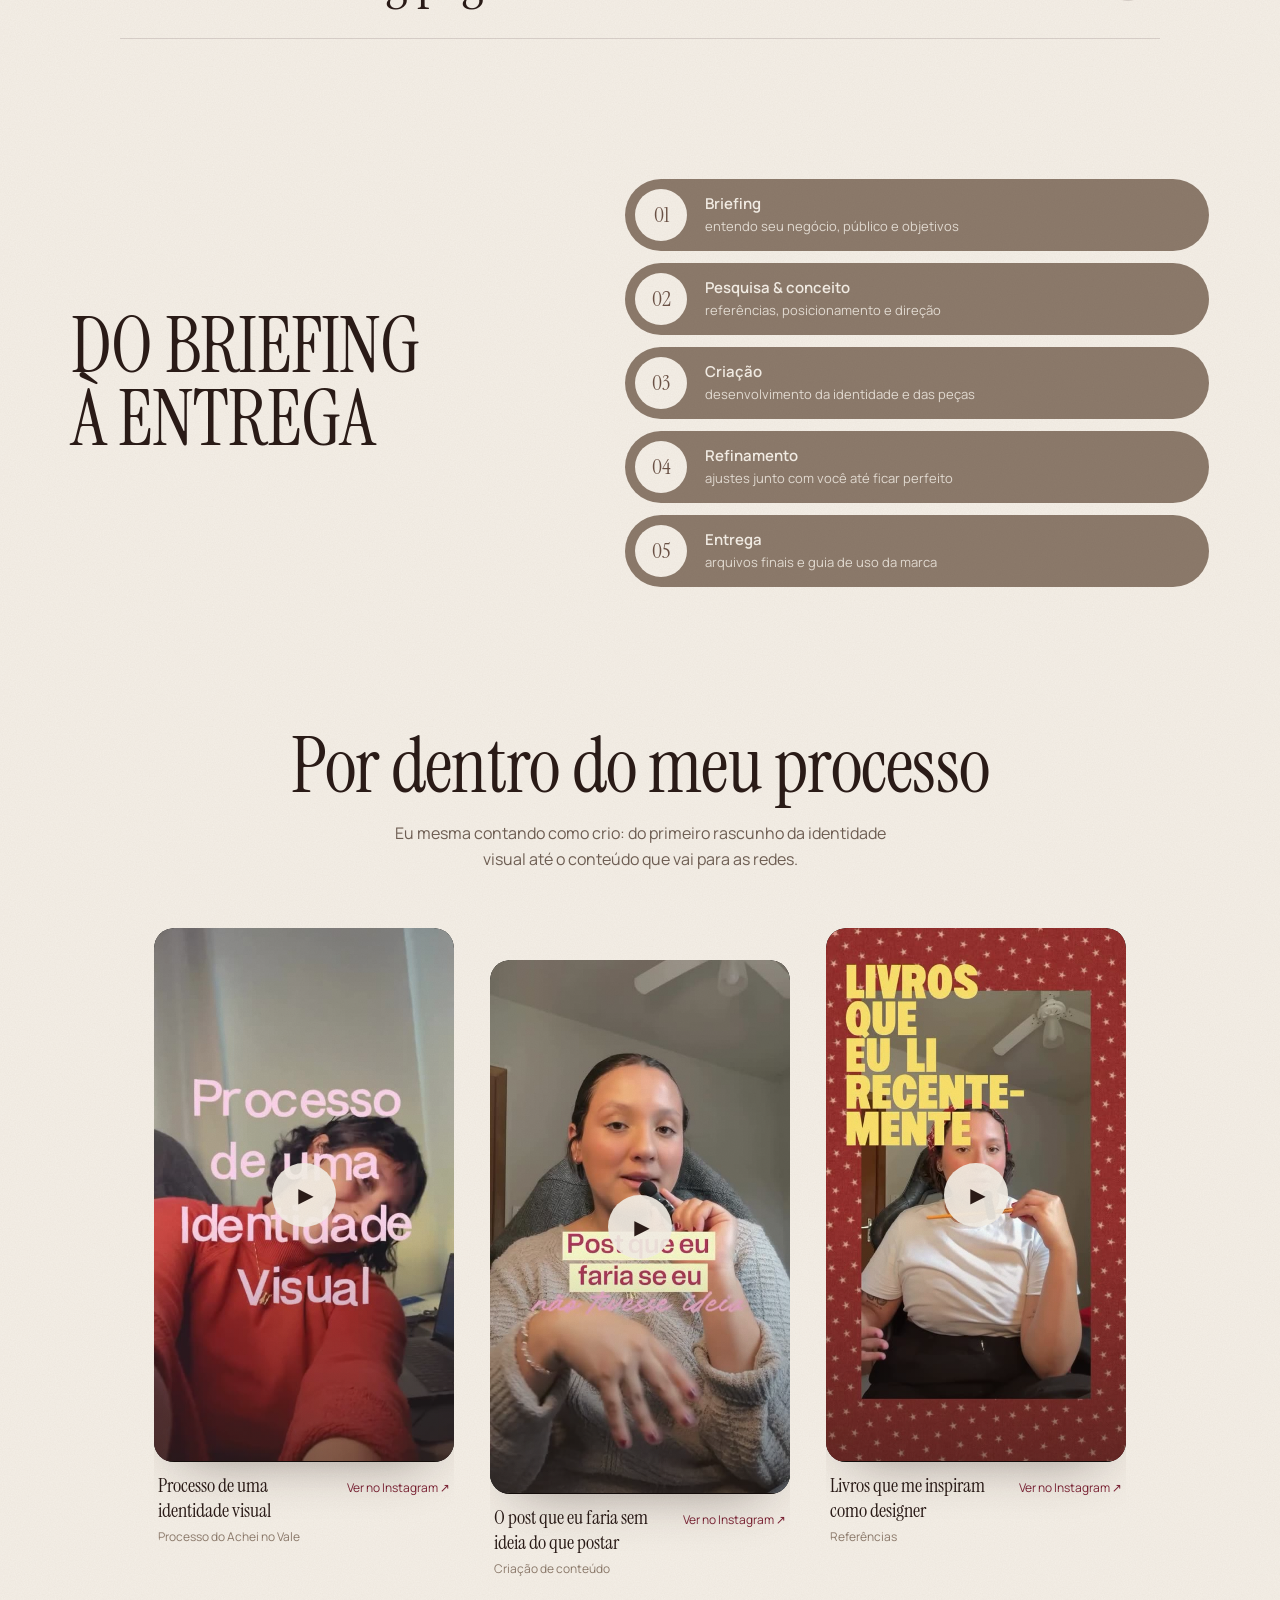
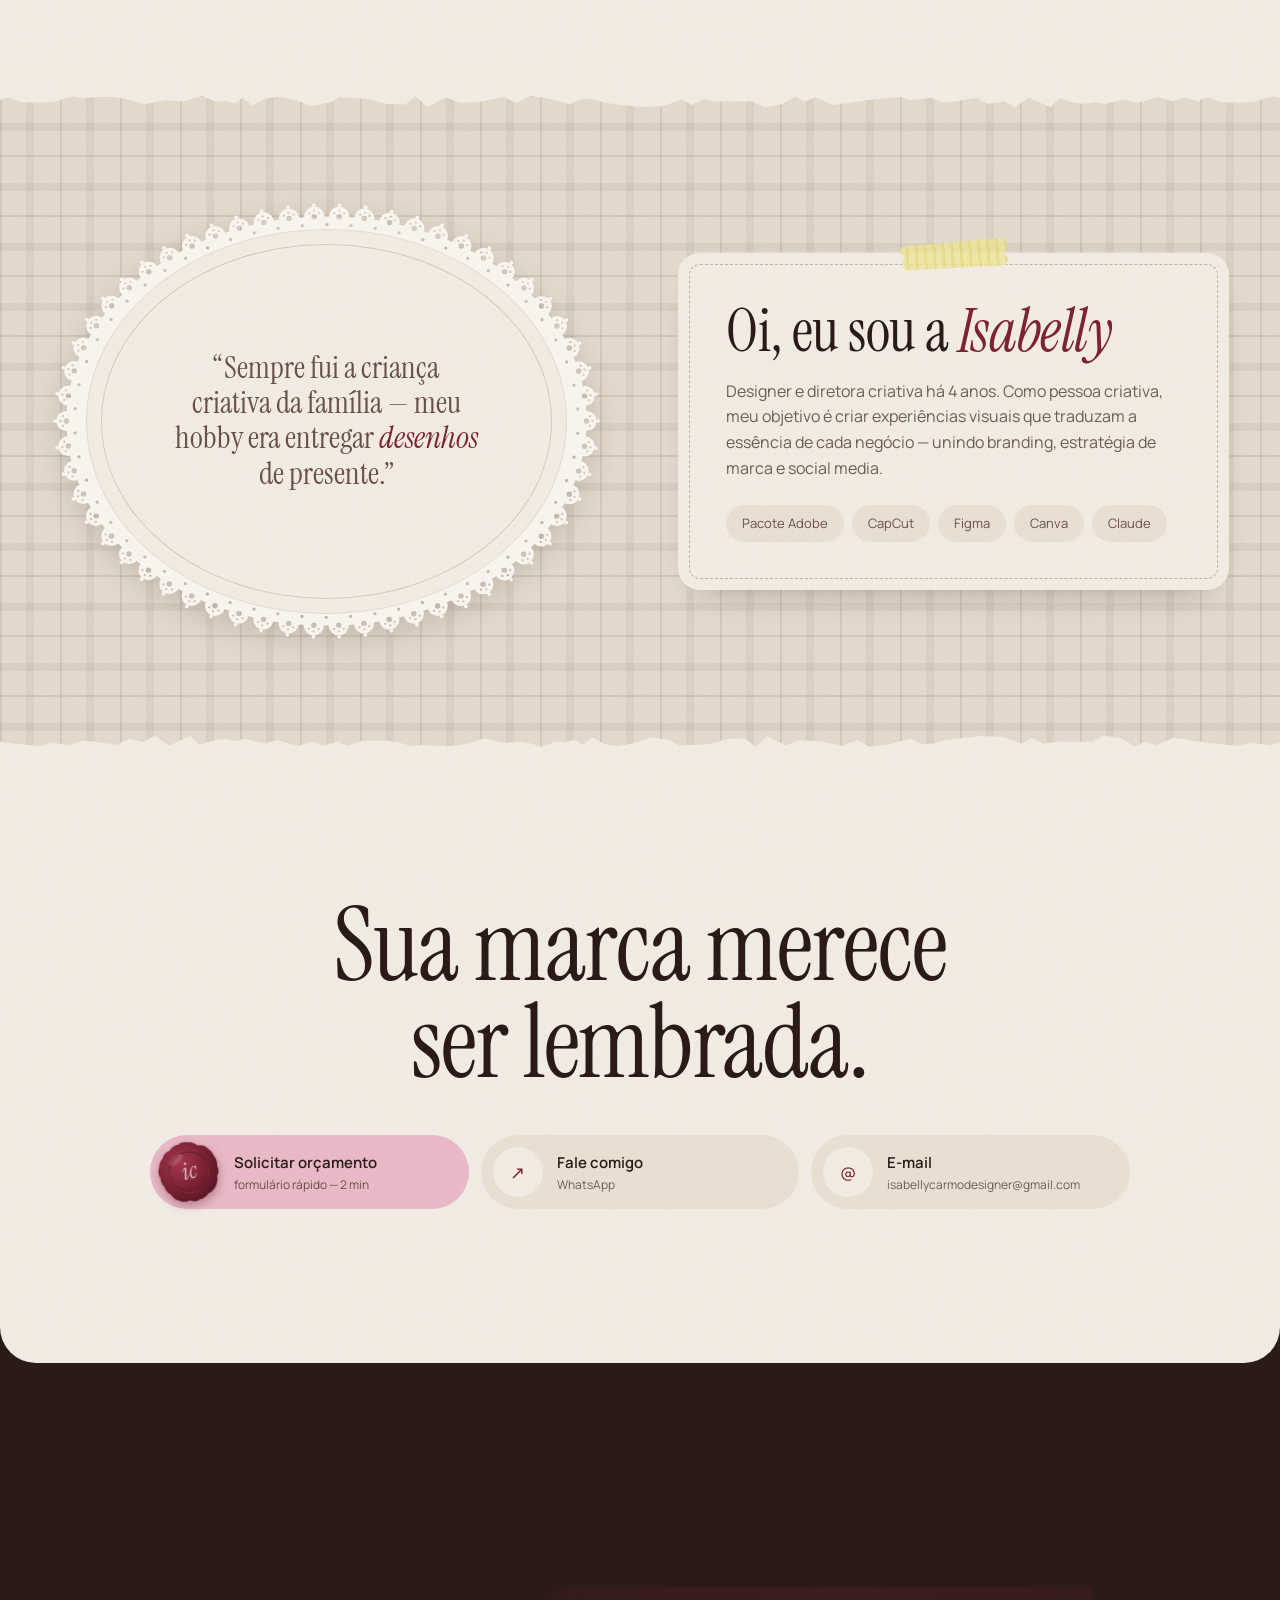
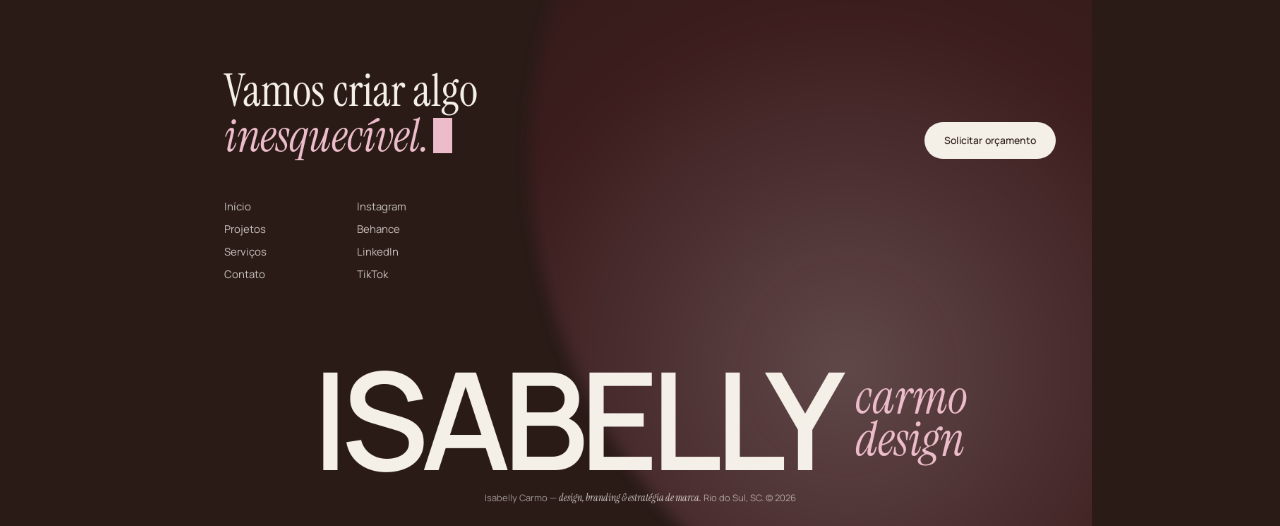
==== commit 36378dc7: "Mais detalhes de papelaria artesanal - Textura leve de papel na página - Fita washi nos carrosséis e" ====
--- a/index.html
+++ b/index.html
@@ -111,8 +111,9 @@
       <figure class="hero__photo">
         <img src="/assets/isabelly.jpg" alt="Retrato de Isabelly Carmo" width="1000" height="1000" fetchpriority="high" />
         <figcaption class="hero__badge">
-          <span class="dot"></span> Agenda aberta para novos projetos
+          <span class="dot" aria-hidden="true"></span> Agenda aberta para novos projetos
         </figcaption>
+        <svg class="hero__string" viewBox="0 0 60 90" aria-hidden="true"><path d="M50 41 C 42 58, 18 52, 2 89" fill="none" stroke="#e9dcc4" stroke-width="2" stroke-linecap="round" stroke-dasharray="3 1.4" /></svg>
       </figure>
     </section>
 
@@ -263,6 +264,7 @@
           </div>
         </div>
         <div class="about__text reveal">
+          <span class="tape tape--butter" aria-hidden="true"></span>
           <h2>Oi, eu sou a <em>Isabelly</em></h2>
           <p>Designer e diretora criativa há 4 anos. Como pessoa criativa, meu objetivo é criar experiências visuais que traduzam a essência de cada negócio — unindo branding, estratégia de marca e social media.</p>
           <ul class="tools" translate="no">
--- a/styles.css
+++ b/styles.css
@@ -41,6 +41,22 @@
   overflow-x: hidden;
 }
 .page { background: var(--cream); position: relative; z-index: 2; border-radius: 0 0 36px 36px; overflow: hidden; }
+/* textura leve de papel sobre a página inteira */
+.page::after {
+  content: ""; position: absolute; inset: 0; z-index: 5; pointer-events: none;
+  background-image: url("data:image/svg+xml,%3Csvg xmlns='http://www.w3.org/2000/svg' width='220' height='220'%3E%3Cfilter id='n'%3E%3CfeTurbulence type='fractalNoise' baseFrequency='.85' numOctaves='3' stitchTiles='stitch'/%3E%3CfeColorMatrix values='0 0 0 0 .42 0 0 0 0 .32 0 0 0 0 .27 0 0 0 .55 0'/%3E%3C/filter%3E%3Crect width='100%25' height='100%25' filter='url(%23n)'/%3E%3C/svg%3E");
+  opacity: .16; mix-blend-mode: multiply;
+}
+
+/* fita washi (fita adesiva de papel) */
+.tape {
+  position: absolute; z-index: 3; width: 108px; height: 28px; pointer-events: none;
+  background: repeating-linear-gradient(-45deg, rgba(236, 188, 203, .78) 0 7px, rgba(226, 163, 183, .78) 7px 14px);
+  clip-path: polygon(3% 8%, 0 25%, 4% 45%, 1% 70%, 4% 92%, 97% 100%, 100% 78%, 96% 55%, 100% 32%, 97% 0);
+  box-shadow: 0 1px 2px rgba(42, 27, 23, .12);
+}
+.tape--butter { background: repeating-linear-gradient(90deg, rgba(240, 234, 156, .8) 0 6px, rgba(232, 222, 128, .8) 6px 9px); }
+.tape--kraft { background: rgba(215, 192, 157, .85); }
 img { display: block; max-width: 100%; height: auto; }
 a { color: inherit; text-decoration: none; }
 button { font: inherit; color: inherit; background: none; border: 0; cursor: pointer; padding: 0; }
@@ -138,14 +154,20 @@
 .hero__photo img { position: absolute; inset: 0; width: 100%; height: 100%; object-fit: cover; object-position: 50% 30%; transform: scale(1.08); animation: heroZoom 2.2s var(--ease) forwards; }
 @keyframes heroZoom { to { transform: scale(1); } }
 .hero__photo::after { content: ""; position: absolute; inset: 0; background: linear-gradient(90deg, rgba(42, 27, 23, .55), transparent 35%); }
+/* etiqueta de papel kraft, com furinho e barbante */
 .hero__badge {
-  position: absolute; z-index: 2; left: 24px; bottom: 24px;
+  position: absolute; z-index: 2; left: 34px; bottom: 30px;
   display: inline-flex; align-items: center; gap: 10px;
-  padding: 10px 16px; border-radius: 999px; font-size: 13px;
-  background: rgba(244, 239, 231, .9); color: var(--espresso);
-  backdrop-filter: blur(8px); -webkit-backdrop-filter: blur(8px);
-}
-.dot { width: 8px; height: 8px; border-radius: 50%; background: #6fbf73; }
+  padding: 11px 20px 11px 30px; font-size: 13px; color: #3b2a20;
+  background: #d7c09d linear-gradient(170deg, rgba(255, 255, 255, .18), rgba(0, 0, 0, .06));
+  clip-path: polygon(14px 0, 100% 0, 100% 100%, 14px 100%, 0 50%);
+  transform: rotate(-3deg); transform-origin: left center;
+  filter: drop-shadow(0 4px 6px rgba(0, 0, 0, .25));
+}
+/* o "furinho" da etiqueta */
+.dot { width: 9px; height: 9px; border-radius: 50%; background: var(--espresso); box-shadow: inset 0 1px 2px rgba(0, 0, 0, .6), 0 0 0 2px rgba(255, 255, 255, .25); margin-left: -12px; }
+/* barbante saindo do furinho */
+.hero__string { position: absolute; z-index: 2; left: 0; bottom: 0; width: 60px; height: 90px; pointer-events: none; }
 
 .strip { background: var(--paper); text-align: center; padding: 16px var(--pad); color: var(--brown); font-size: clamp(14px, 1.5vw, 18px); letter-spacing: .02em; }
 .strip p { margin: 0; }
@@ -277,6 +299,9 @@
 /* ============ CARROSSÉIS (estratégia de conteúdo) ============ */
 .social__lead { max-width: 560px; color: var(--muted); margin: 16px auto 0; }
 .carousels { display: grid; grid-template-columns: repeat(2, minmax(0, 440px)); justify-content: center; gap: clamp(28px, 4vw, 56px) clamp(20px, 3vw, 40px); }
+.carousel { position: relative; }
+.carousel > .tape { top: -12px; left: 50%; translate: -50% 0; rotate: 3deg; }
+.carousel:nth-child(even) > .tape { rotate: -5deg; }
 .carousel h3 { font-size: clamp(22px, 2vw, 28px); line-height: 1.1; margin-top: 14px; }
 .carousel small { display: block; color: var(--taupe); font-size: 13px; margin-top: 4px; }
 .carousel__frame { position: relative; border-radius: 18px; overflow: hidden; background: var(--paper); box-shadow: 0 26px 50px -30px rgba(42, 27, 23, .5); }
@@ -457,7 +482,13 @@
 .oval { padding: 14px; border-radius: 50%; background: var(--cream); box-shadow: 0 0 0 1px rgba(196, 174, 153, .35); aspect-ratio: 1.25; display: grid; }
 .oval__inner { border-radius: 50%; border: 1px solid var(--sand); display: grid; place-items: center; padding: 14% 16%; text-align: center; }
 .oval__inner p { margin: 0; font-family: var(--serif); font-size: clamp(22px, 2.4vw, 32px); line-height: 1.15; color: var(--brown); }
-.about__text { background: var(--cream); border-radius: var(--radius); padding: clamp(28px, 4vw, 48px); }
+.about__text {
+  position: relative; background: var(--cream); border-radius: var(--radius); padding: clamp(28px, 4vw, 48px);
+  /* pesponto: costura tracejada por dentro do cartão */
+  outline: 1.5px dashed rgba(140, 122, 107, .5); outline-offset: -12px;
+  box-shadow: 0 18px 34px -24px rgba(42, 27, 23, .4);
+}
+.about__text .tape { top: -12px; left: 50%; translate: -50% 0; rotate: -4deg; }
 .about__text h2 { font-size: clamp(38px, 4.6vw, 62px); margin-bottom: 18px; }
 .about__text p { color: var(--muted); }
 .tools { list-style: none; margin: 24px 0 0; padding: 0; display: flex; flex-wrap: wrap; gap: 8px; }
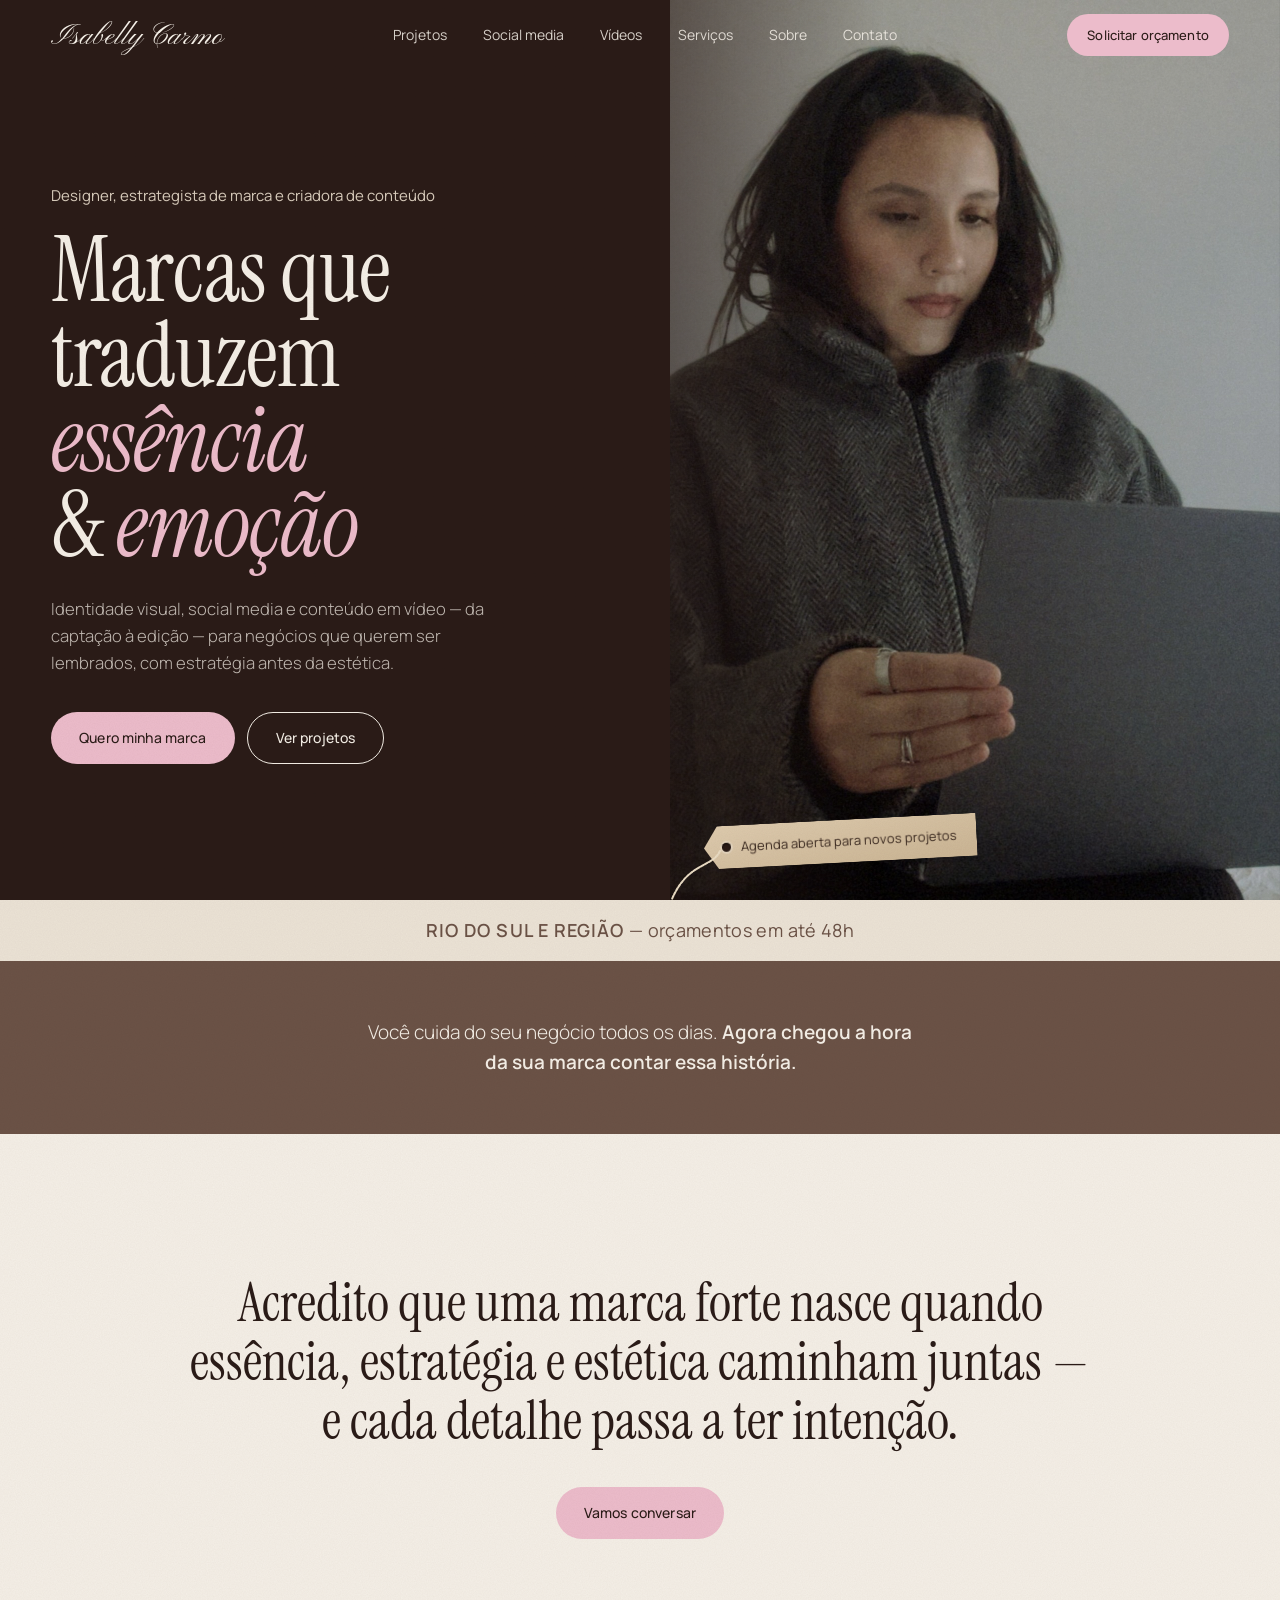
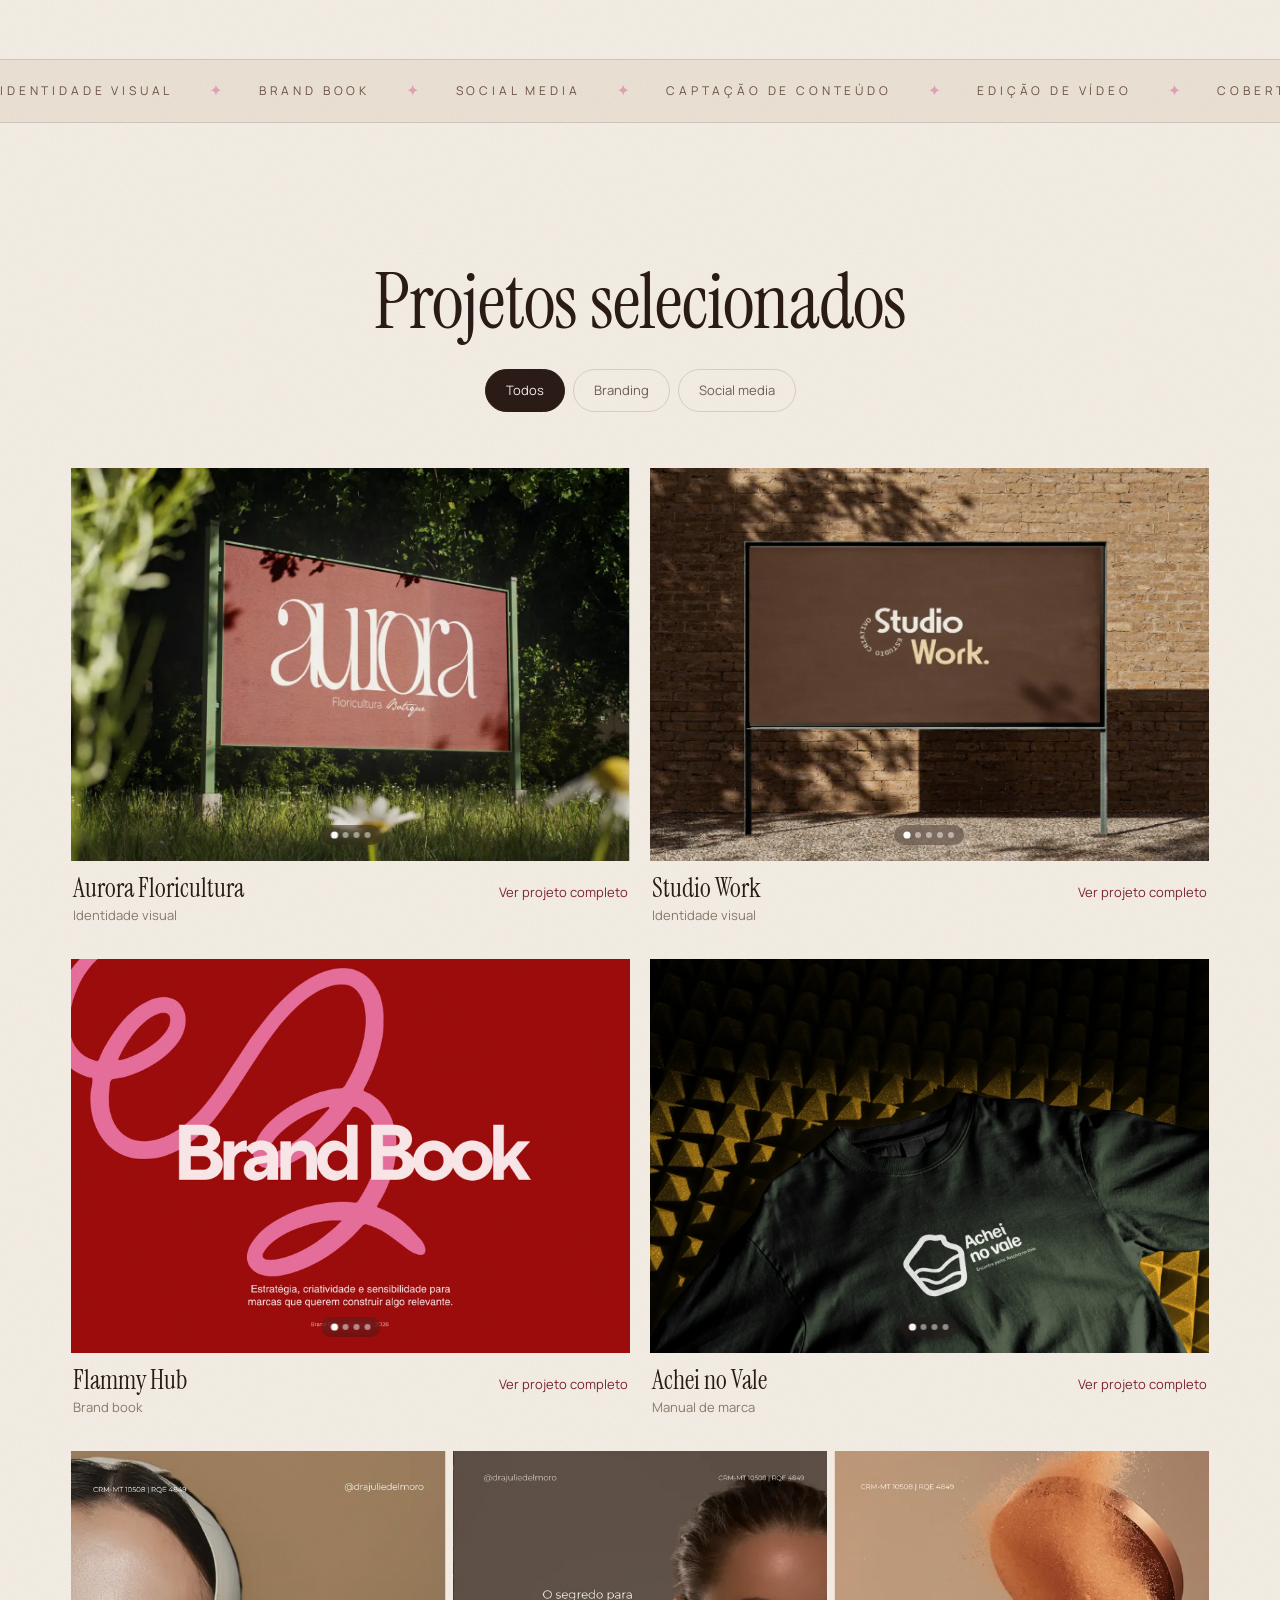
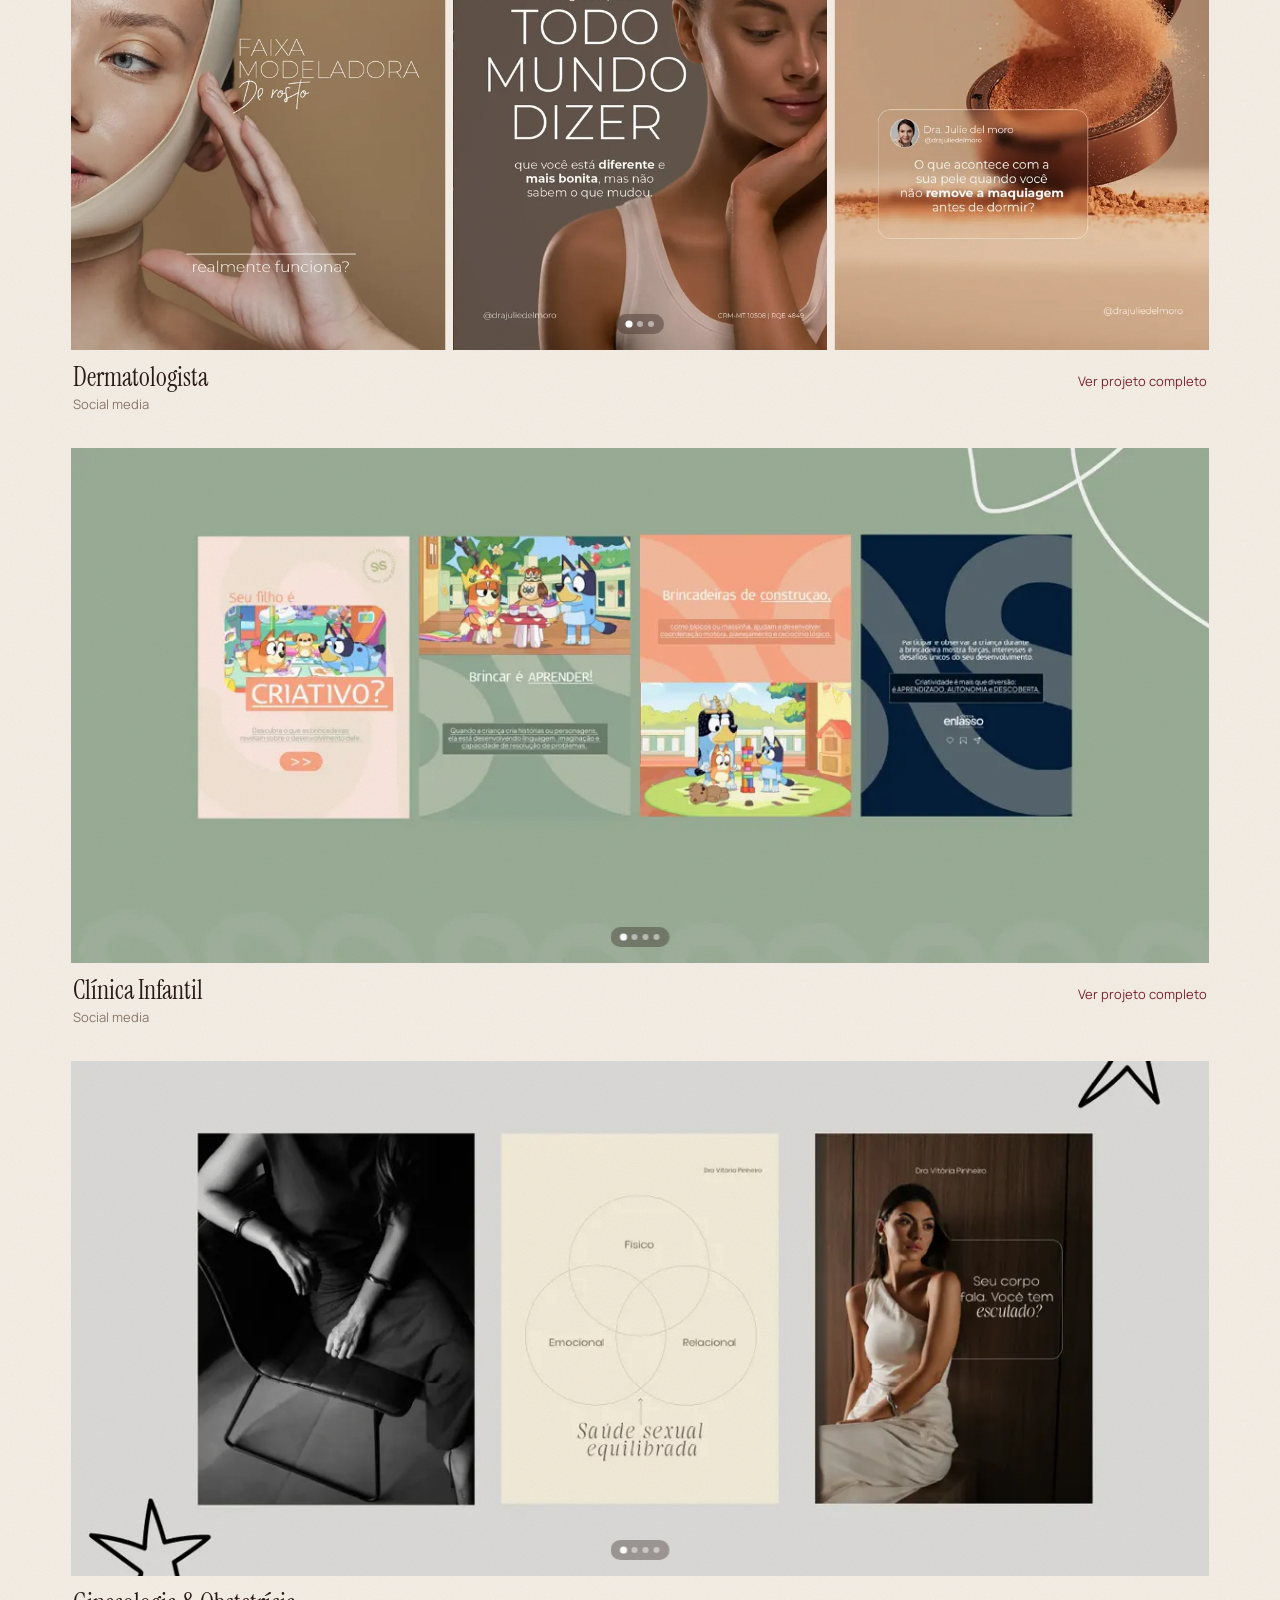
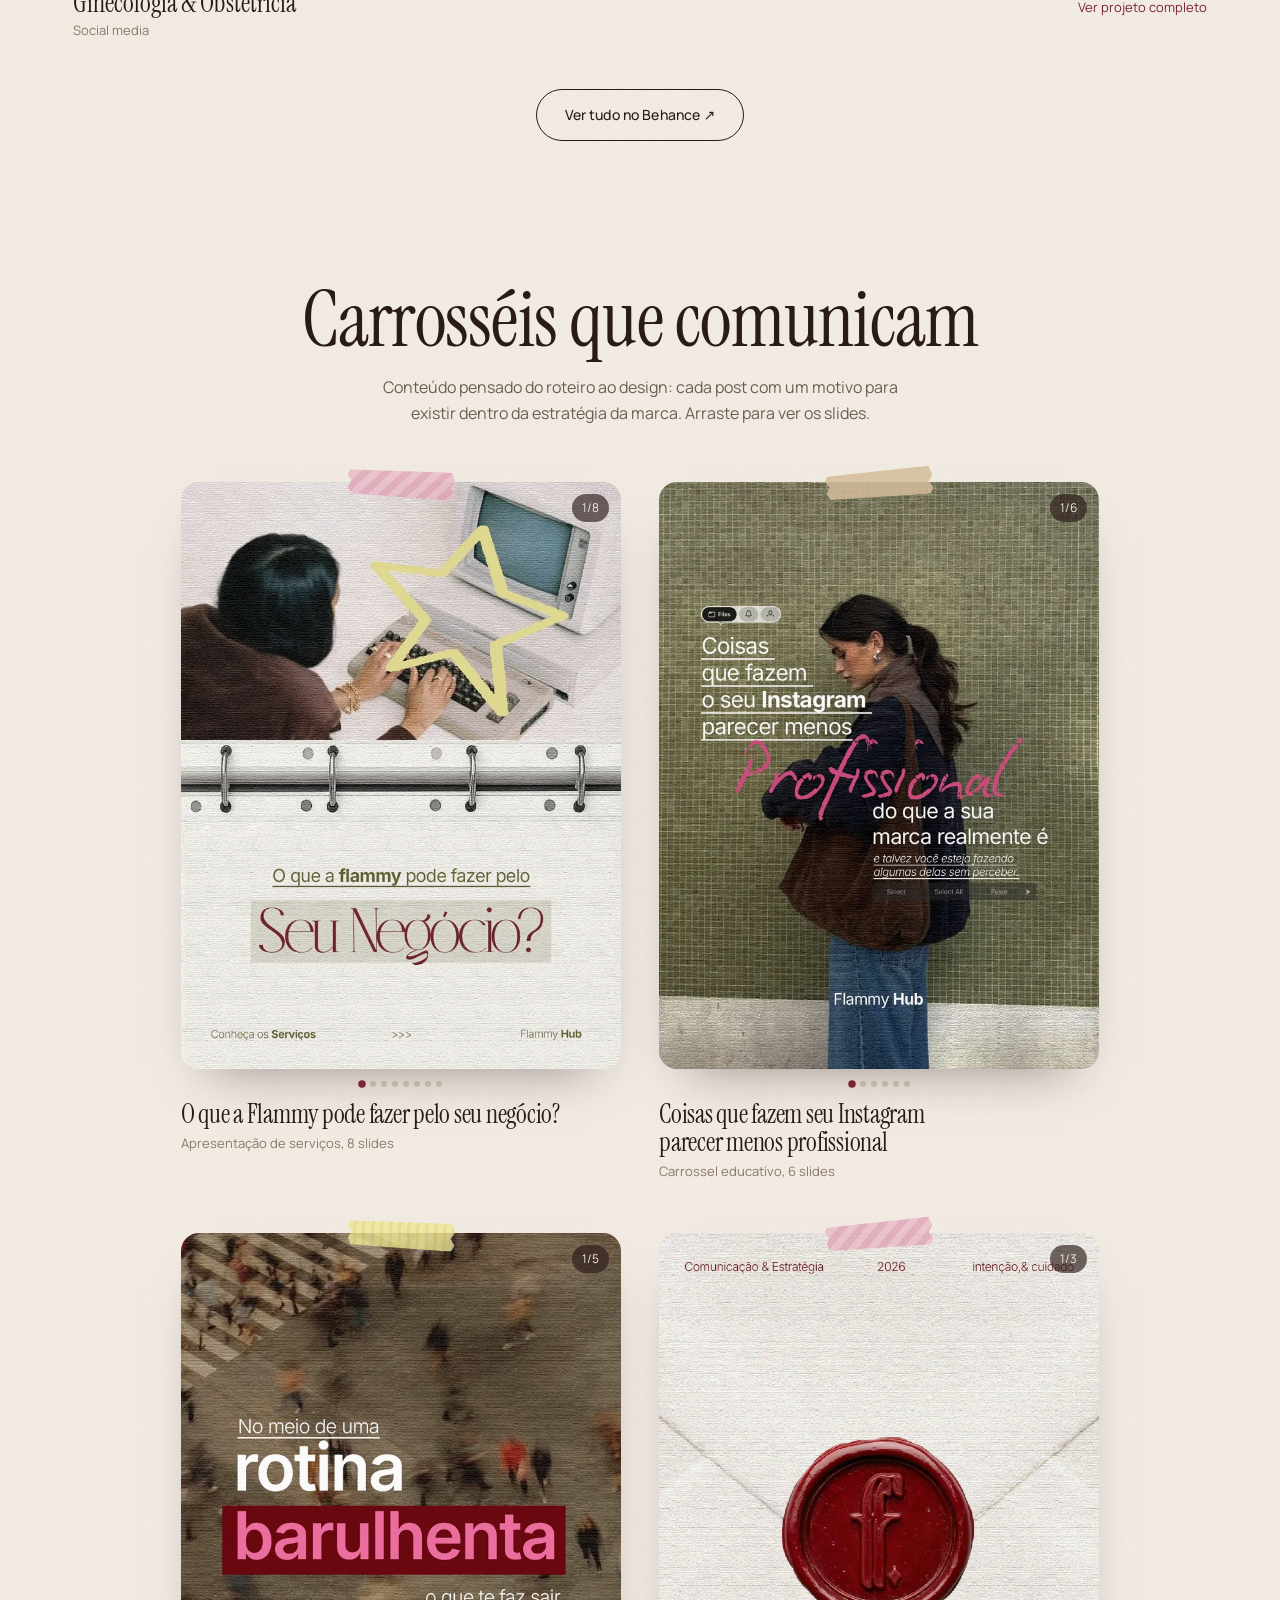
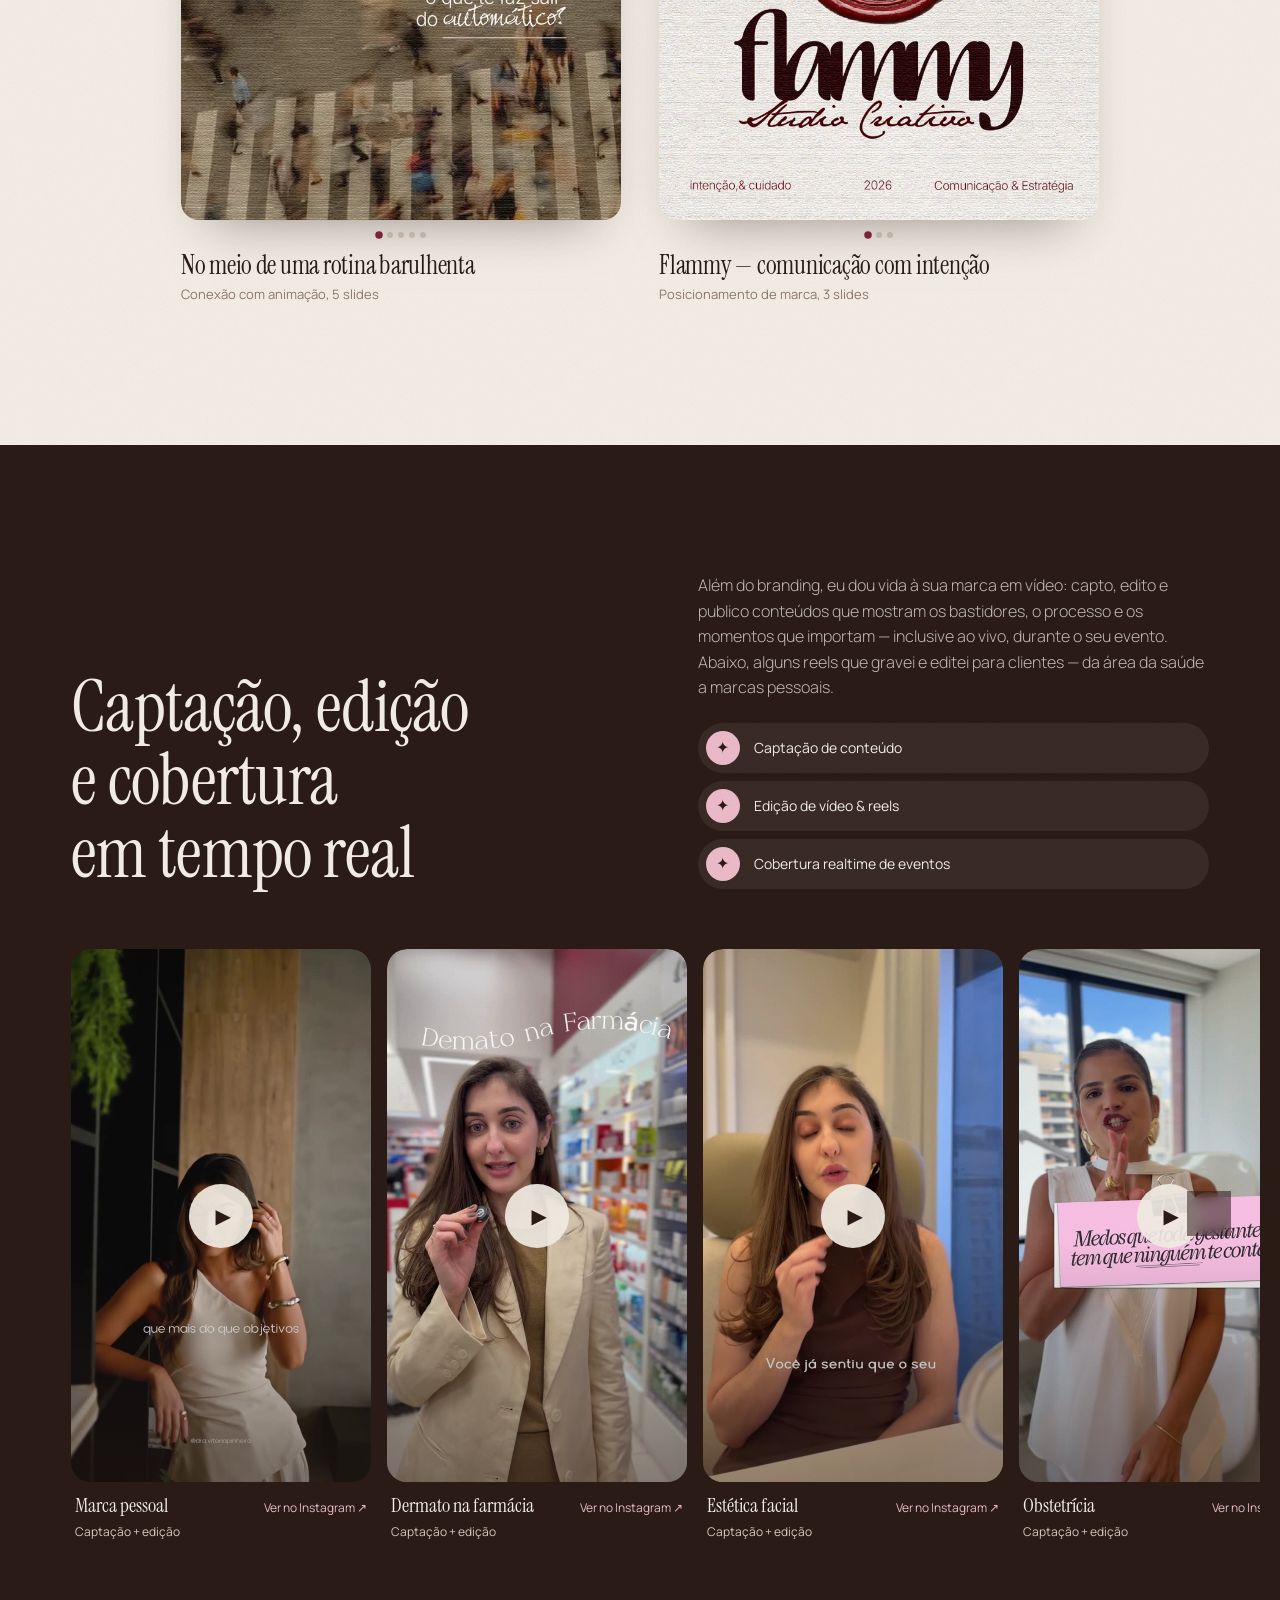
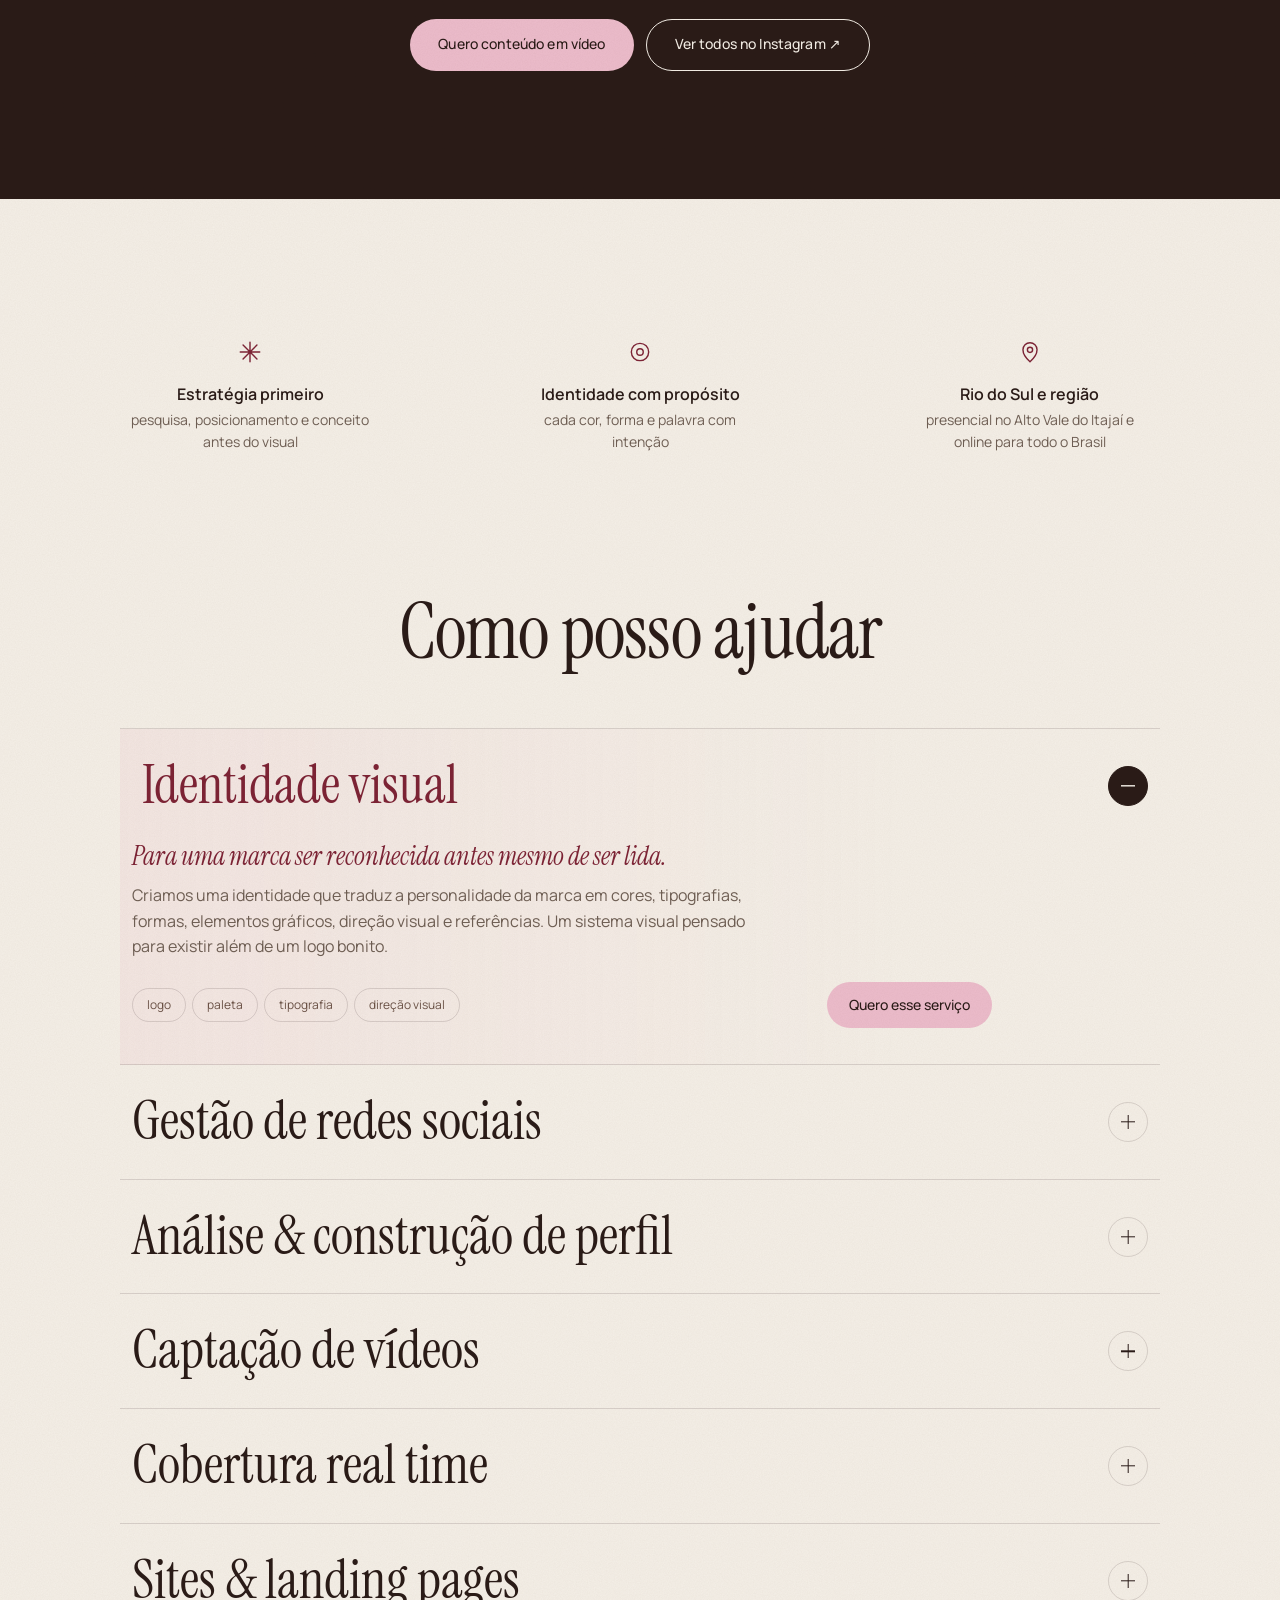
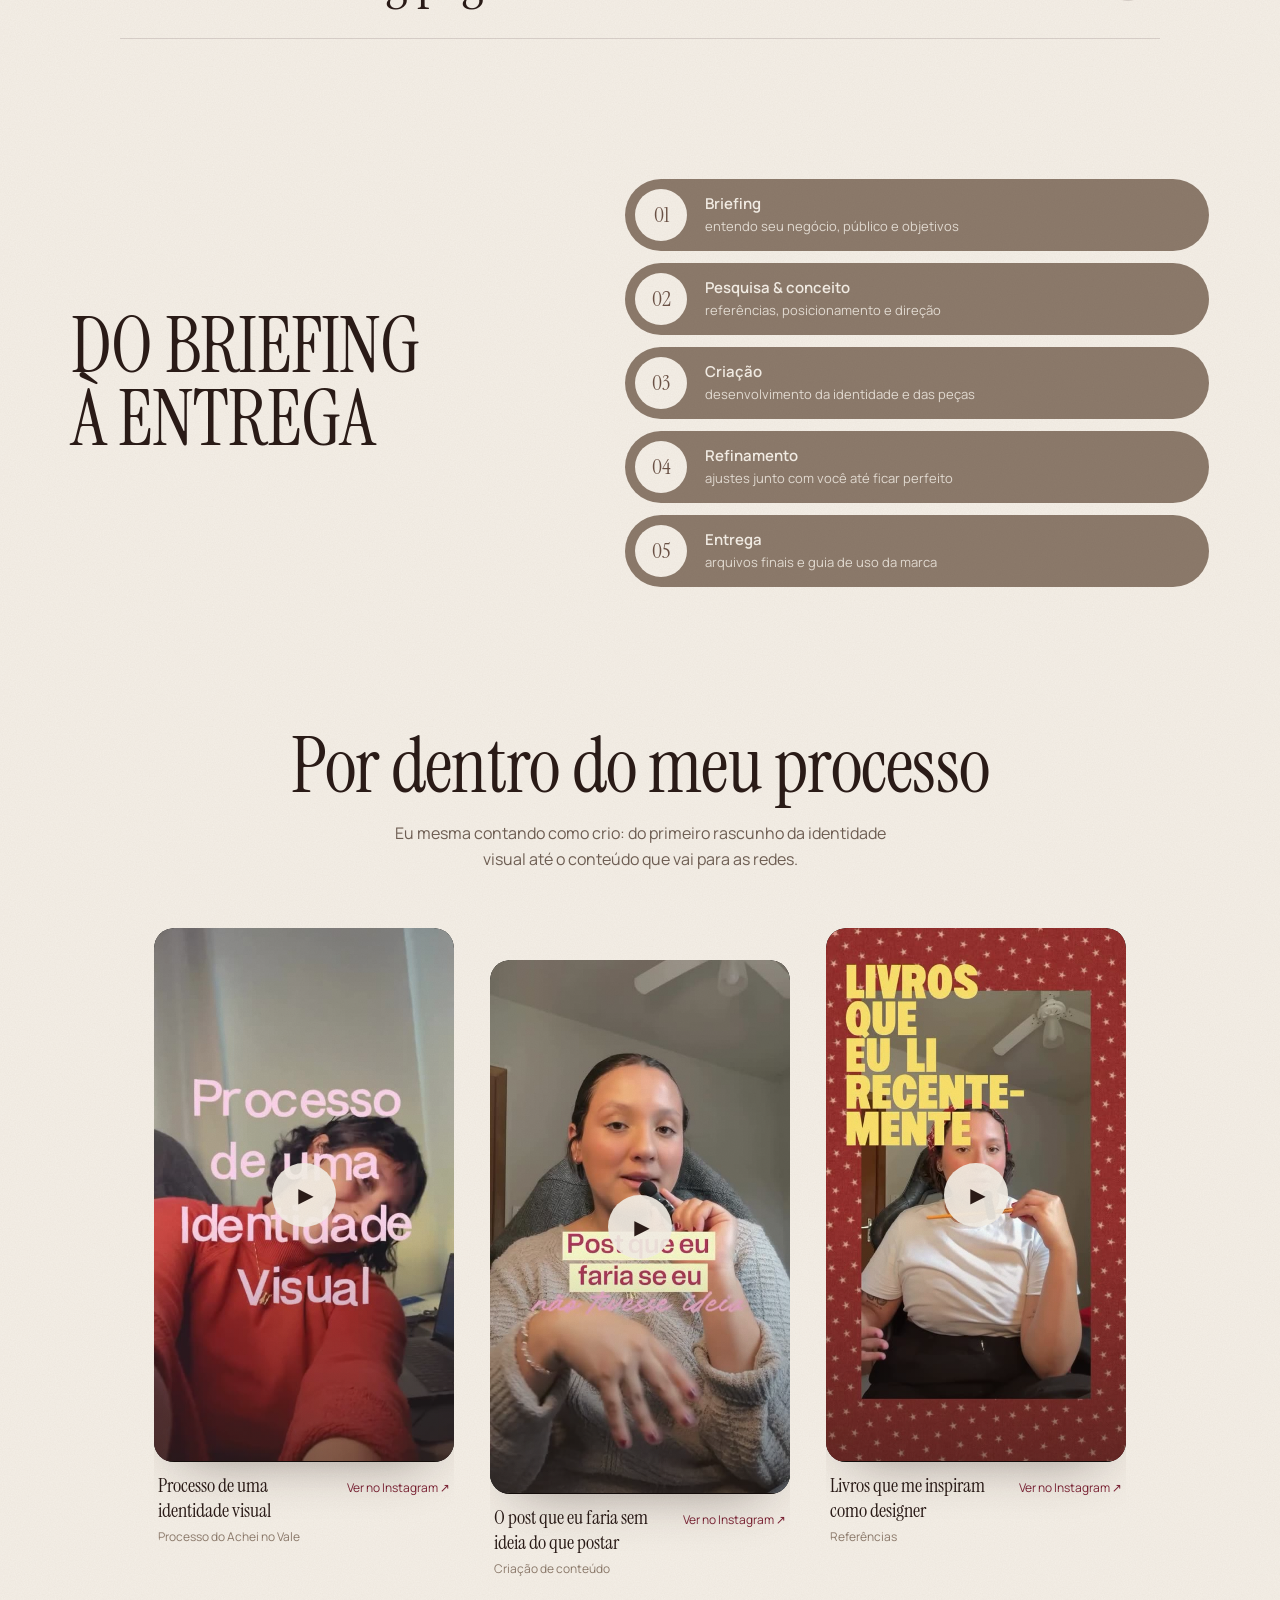
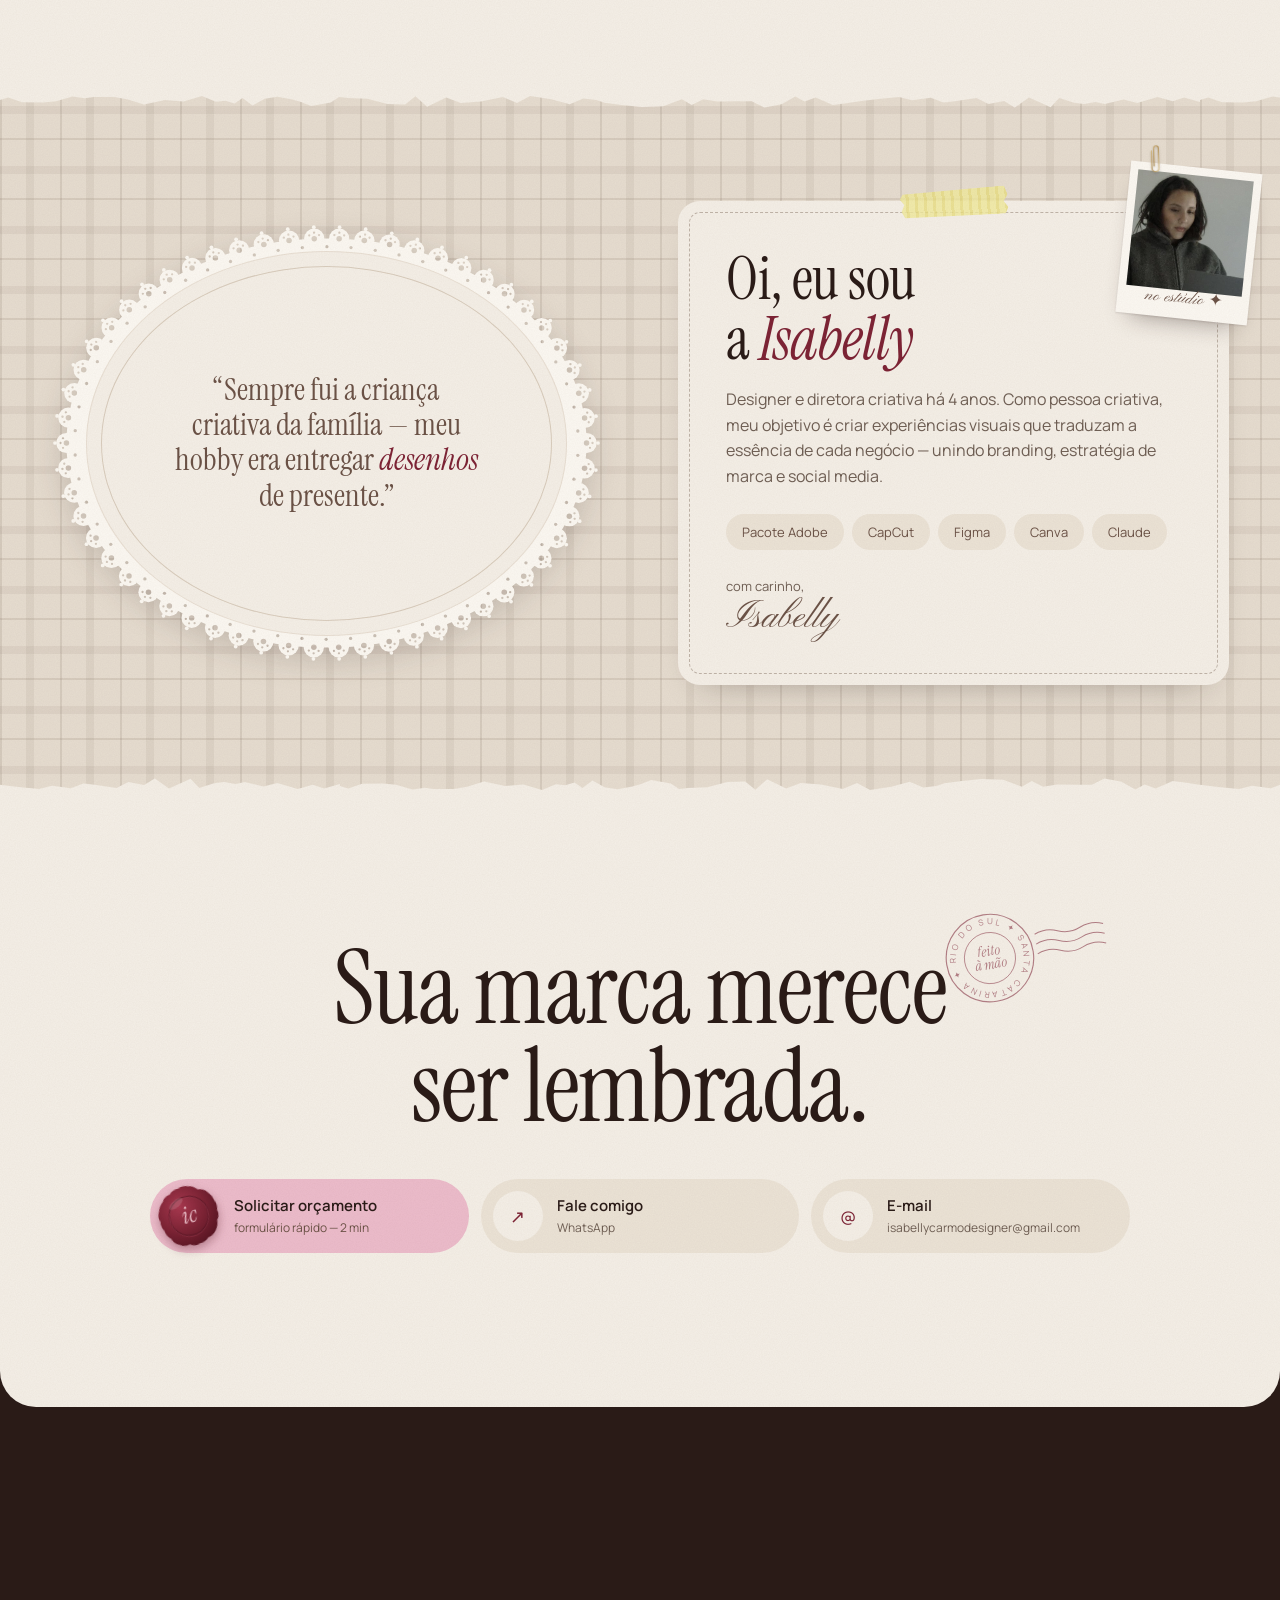
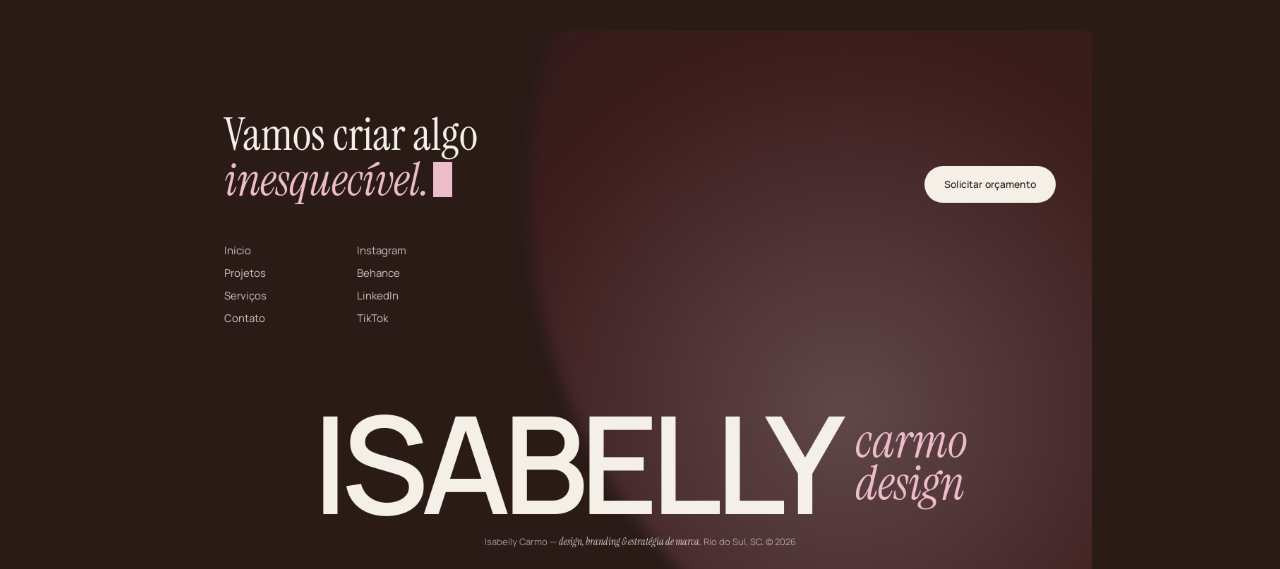
==== commit 33227b0f: "Papelaria clean: polaroid, assinatura e carimbo postal - Polaroid com clipe dourado no cartão Sobre " ====
--- a/index.html
+++ b/index.html
@@ -54,6 +54,11 @@
   <!-- selo de cera (usado nos botões de orçamento) -->
   <svg width="0" height="0" style="position:absolute" aria-hidden="true" focusable="false">
     <defs>
+      <linearGradient id="ouro" x1="0" y1="0" x2="1" y2="1">
+        <stop offset="0" stop-color="#d9bf86" />
+        <stop offset=".5" stop-color="#b08d4f" />
+        <stop offset="1" stop-color="#e2cc97" />
+      </linearGradient>
       <radialGradient id="cera" cx="38%" cy="32%" r="75%">
         <stop offset="0" stop-color="#a8384f" />
         <stop offset=".55" stop-color="#7d2335" />
@@ -265,17 +270,32 @@
         </div>
         <div class="about__text reveal">
           <span class="tape tape--butter" aria-hidden="true"></span>
+          <figure class="polaroid" aria-hidden="true">
+            <svg class="polaroid__clip" viewBox="0 0 24 64"><path d="M8 40V10a4 4 0 0 1 8 0v34a6 6 0 0 1-12 0V14" fill="none" stroke="url(#ouro)" stroke-width="1.8" stroke-linecap="round"/></svg>
+            <img src="/assets/polaroid.jpg" alt="" width="360" height="360" loading="lazy" decoding="async" />
+            <figcaption>no estúdio ✦</figcaption>
+          </figure>
           <h2>Oi, eu sou a <em>Isabelly</em></h2>
           <p>Designer e diretora criativa há 4 anos. Como pessoa criativa, meu objetivo é criar experiências visuais que traduzam a essência de cada negócio — unindo branding, estratégia de marca e social media.</p>
           <ul class="tools" translate="no">
             <li>Pacote Adobe</li><li>CapCut</li><li>Figma</li><li>Canva</li><li>Claude</li>
           </ul>
+          <p class="signature" translate="no">com carinho, <span>Isabelly</span></p>
         </div>
       </div>
     </section>
 
     <!-- CTA -->
     <section class="cta section" id="contato">
+      <svg class="postmark" viewBox="0 0 206 120" aria-hidden="true">
+        <defs><path id="pm-circ" d="M60 60 m-41 0 a41 41 0 1 1 82 0 a41 41 0 1 1 -82 0" /></defs>
+        <circle cx="60" cy="60" r="53" fill="none" stroke="currentColor" stroke-width="1.4" />
+        <circle cx="60" cy="60" r="31" fill="none" stroke="currentColor" stroke-width="1" />
+        <text font-size="10" letter-spacing="1.6" fill="currentColor"><textPath href="#pm-circ" textLength="250" lengthAdjust="spacing">RIO DO SUL ✦ SANTA CATARINA ✦</textPath></text>
+        <text x="60" y="57" text-anchor="middle" font-family="Instrument Serif, Georgia, serif" font-style="italic" font-size="17" fill="currentColor">feito</text>
+        <text x="60" y="73" text-anchor="middle" font-family="Instrument Serif, Georgia, serif" font-style="italic" font-size="17" fill="currentColor">à mão</text>
+        <path d="M118 40 q14 -6 28 0 t28 0 t28 0 M118 52 q14 -6 28 0 t28 0 t28 0 M118 64 q14 -6 28 0 t28 0 t28 0" fill="none" stroke="currentColor" stroke-width="1.2" />
+      </svg>
       <h2 class="cta__title">Sua marca merece<br />ser lembrada.</h2>
       <div class="cta__actions reveal">
         <a href="https://forms.gle/EU88FLYwaj5GqNEt9" target="_blank" rel="noopener" class="pill pill--main">
--- a/styles.css
+++ b/styles.css
@@ -609,3 +609,31 @@
   .footer { transform: none; }
   html { scroll-behavior: auto; }
 }
+
+/* ============ PAPELARIA CLEAN ============ */
+/* polaroid presa com clipe dourado no cartão Sobre */
+.polaroid {
+  position: absolute; z-index: 2; top: -34px; right: -26px; width: 132px; margin: 0;
+  padding: 8px 8px 28px; background: #fbf8f2;
+  box-shadow: 0 14px 24px -14px rgba(42, 27, 23, .45), 0 1px 2px rgba(42, 27, 23, .12);
+  rotate: 6deg;
+}
+.polaroid img { width: 100%; height: auto; aspect-ratio: 1; object-fit: cover; }
+.polaroid figcaption { position: absolute; left: 0; right: 0; bottom: 6px; text-align: center; font-family: var(--script); font-size: 17px; color: var(--brown); }
+.polaroid__clip { position: absolute; z-index: 1; top: -22px; left: 18px; width: 14px; height: 40px; rotate: -8deg; filter: drop-shadow(0 1px 1px rgba(42, 27, 23, .25)); }
+.about__text h2 { padding-right: 96px; }
+
+/* assinatura à mão no fim do cartão */
+.signature { margin: 26px 0 0; font-size: 13px; color: var(--taupe); }
+.signature span { display: block; margin-top: 2px; font-family: var(--script); font-size: 38px; line-height: 1; color: var(--brown); }
+
+/* carimbo postal no contato */
+.cta { position: relative; }
+.postmark { position: absolute; top: clamp(56px, 8vw, 104px); right: max(var(--pad), calc(50% - 470px)); width: 170px; height: auto; color: rgba(125, 35, 53, .55); rotate: -9deg; pointer-events: none; }
+
+@media (max-width: 960px) {
+  .polaroid { width: 104px; top: -40px; right: -6px; padding: 6px 6px 22px; }
+  .polaroid figcaption { font-size: 14px; bottom: 4px; }
+  .about__text h2 { padding-right: 70px; }
+  .postmark { width: 100px; top: 0; right: 10px; }
+}
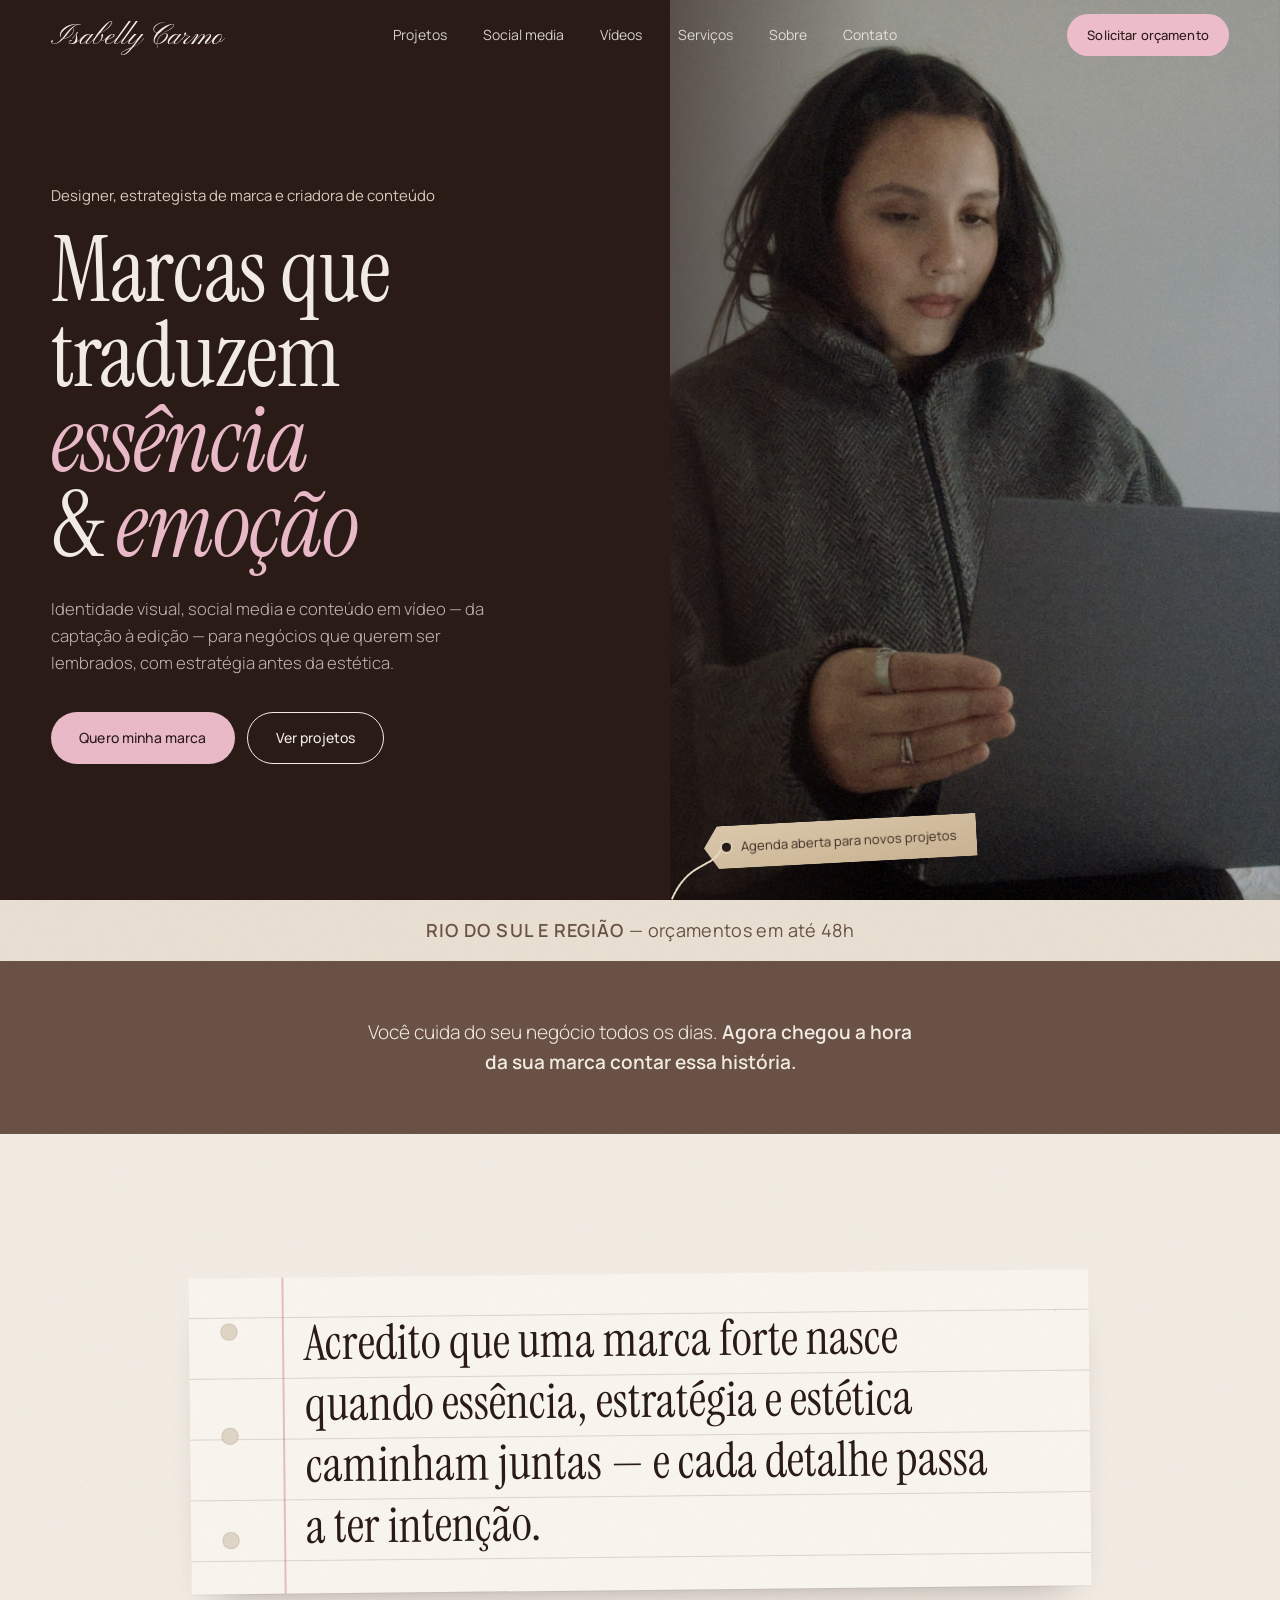
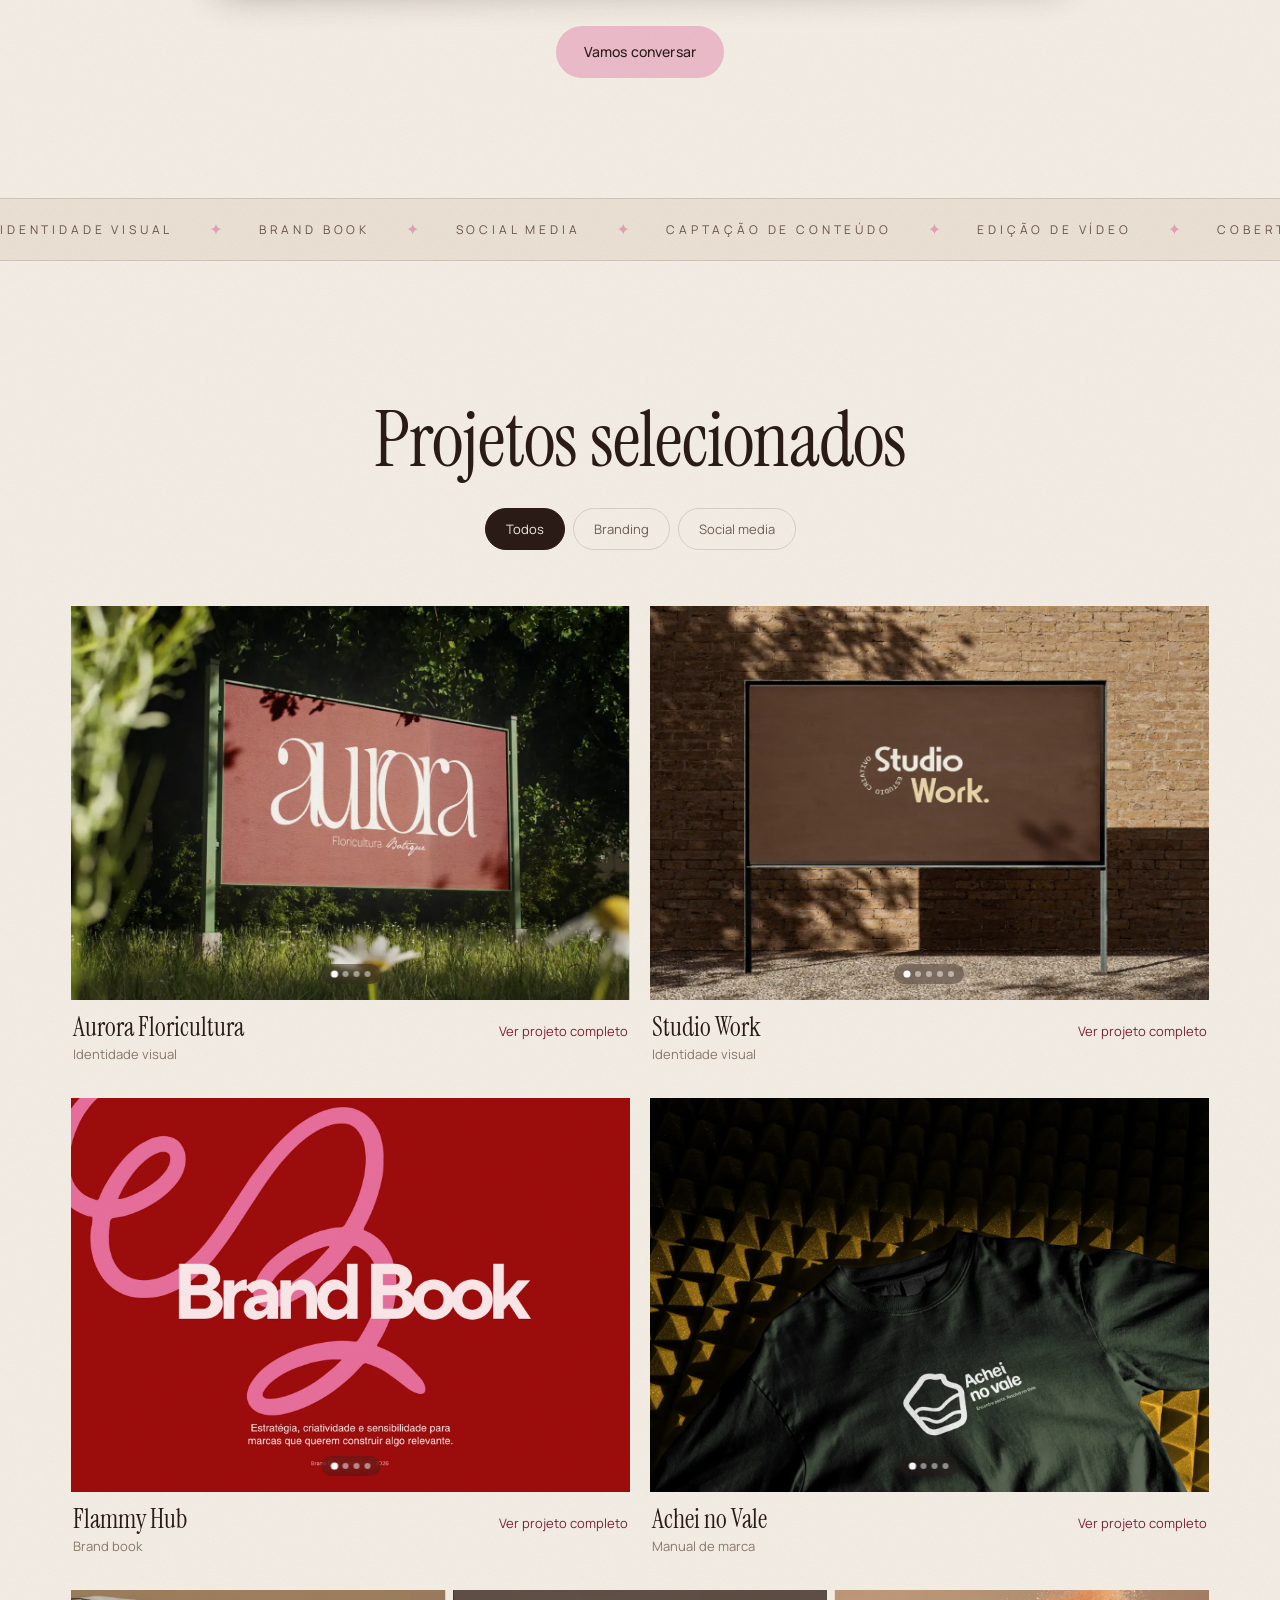
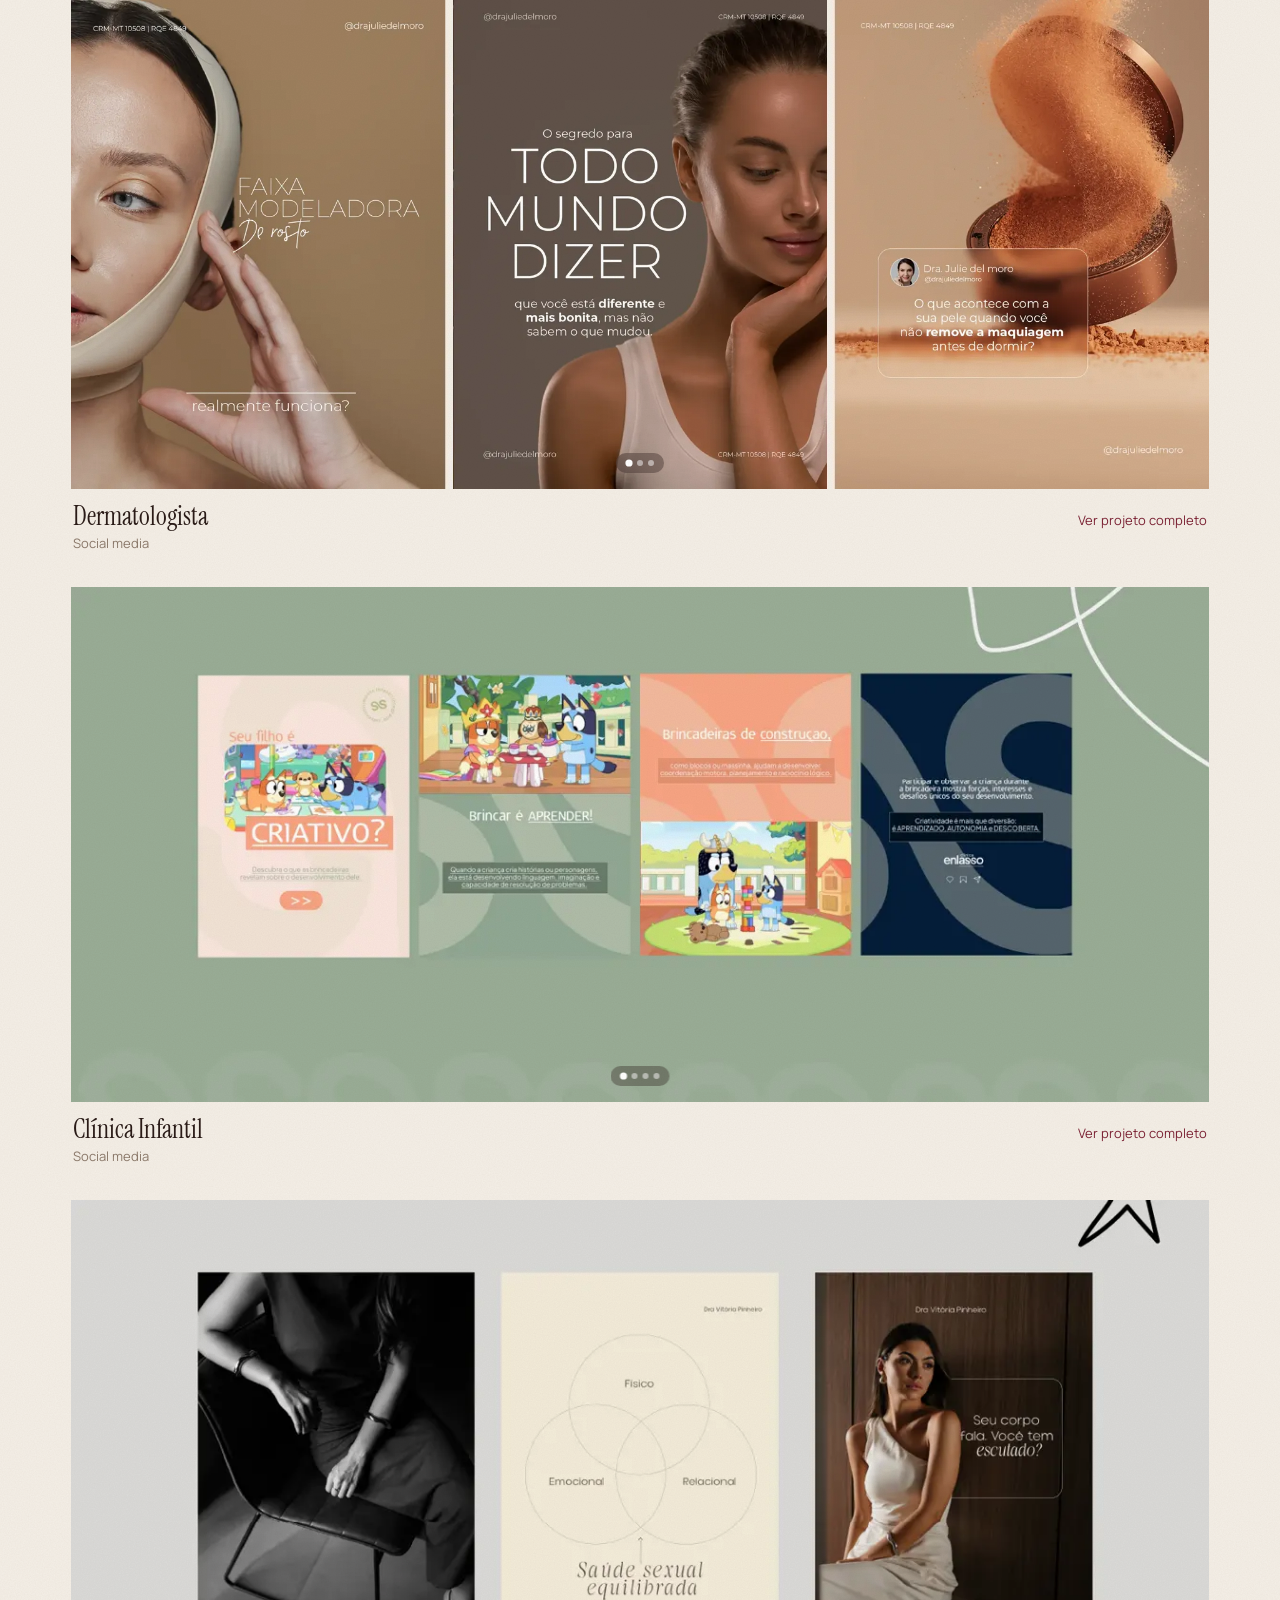
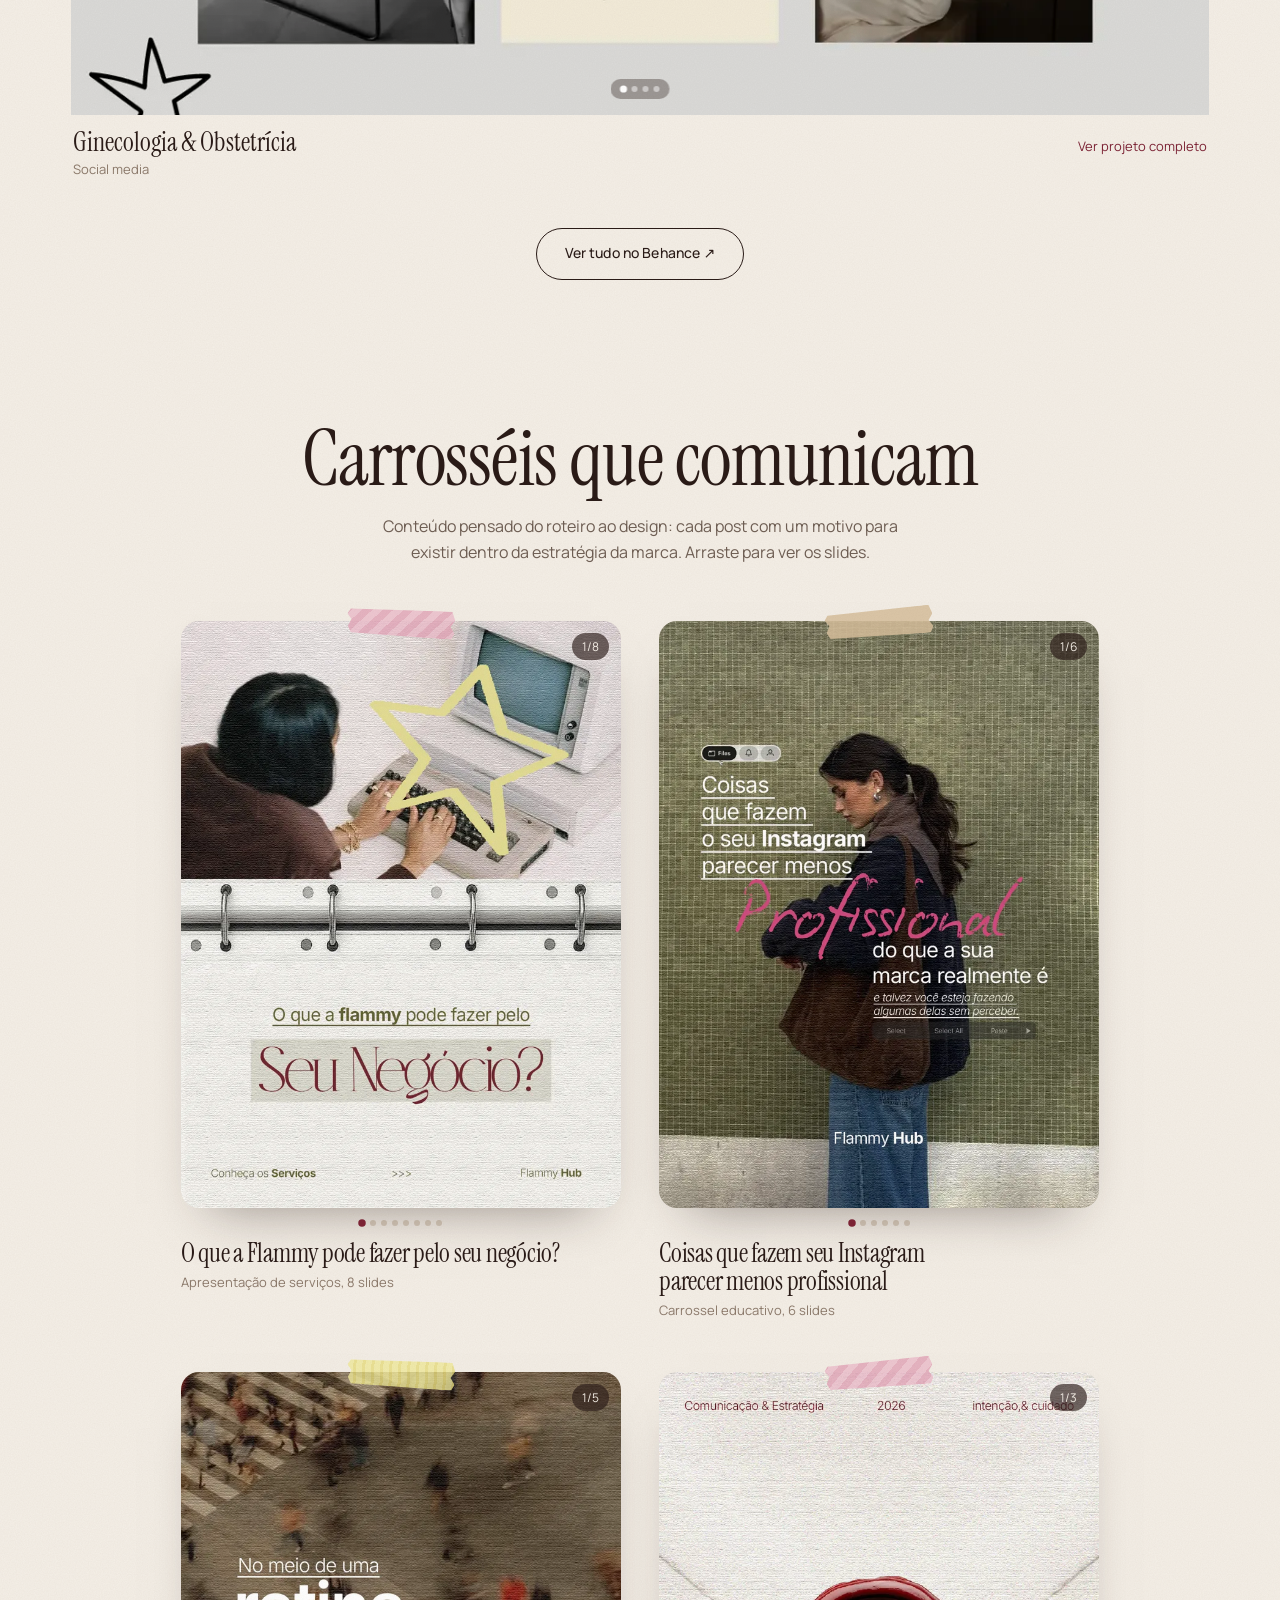
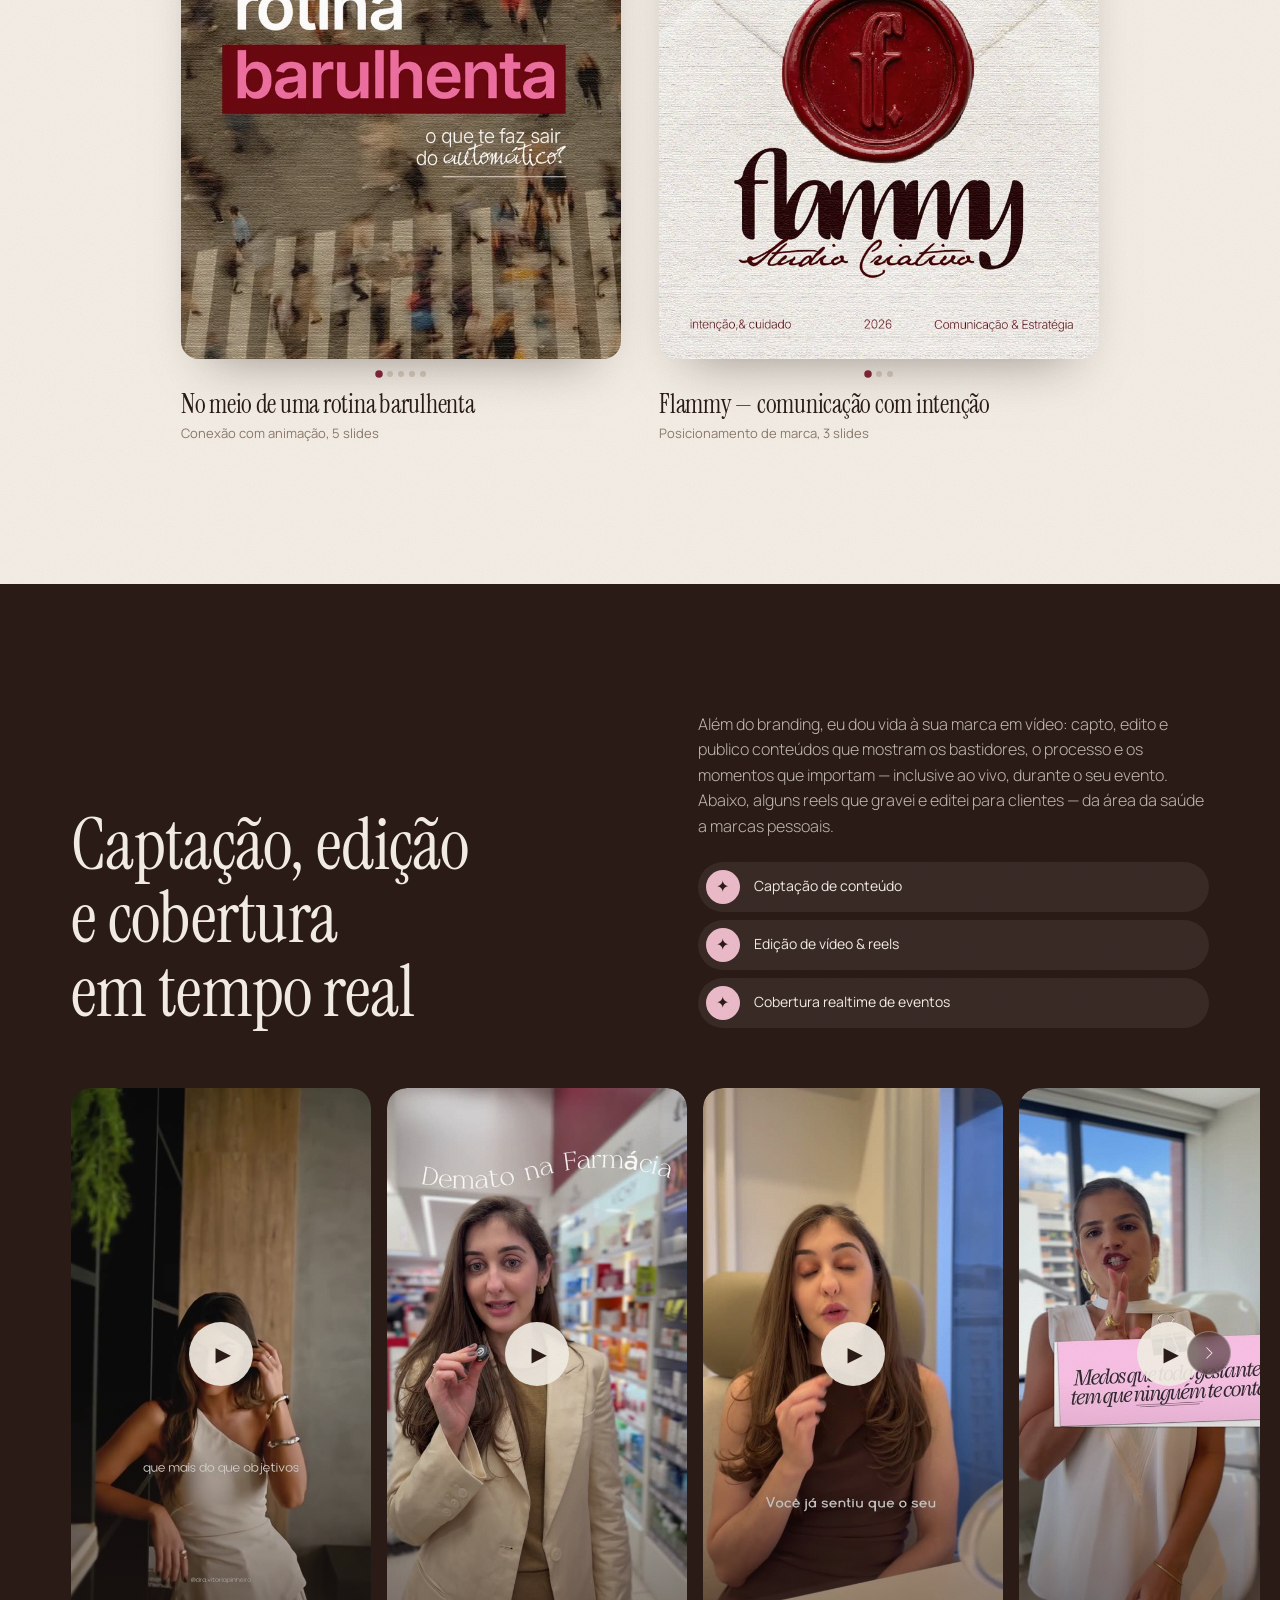
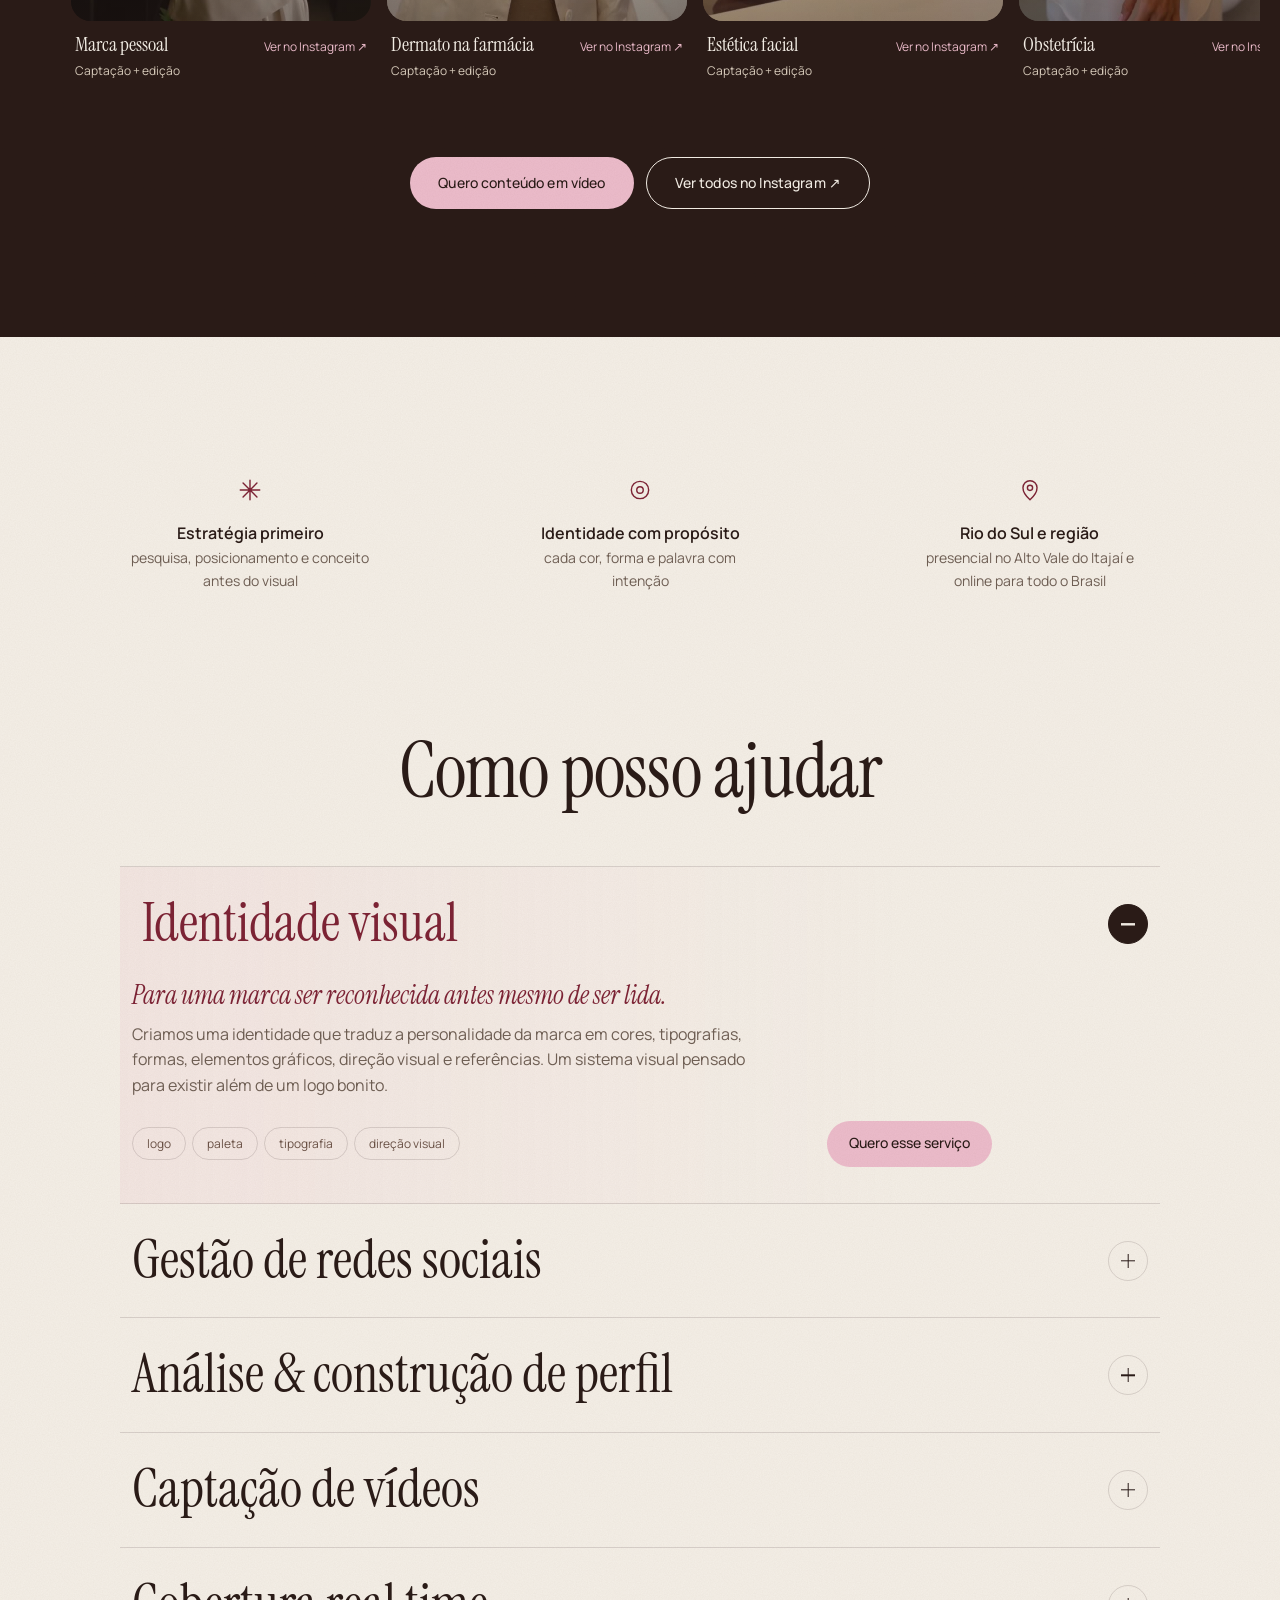
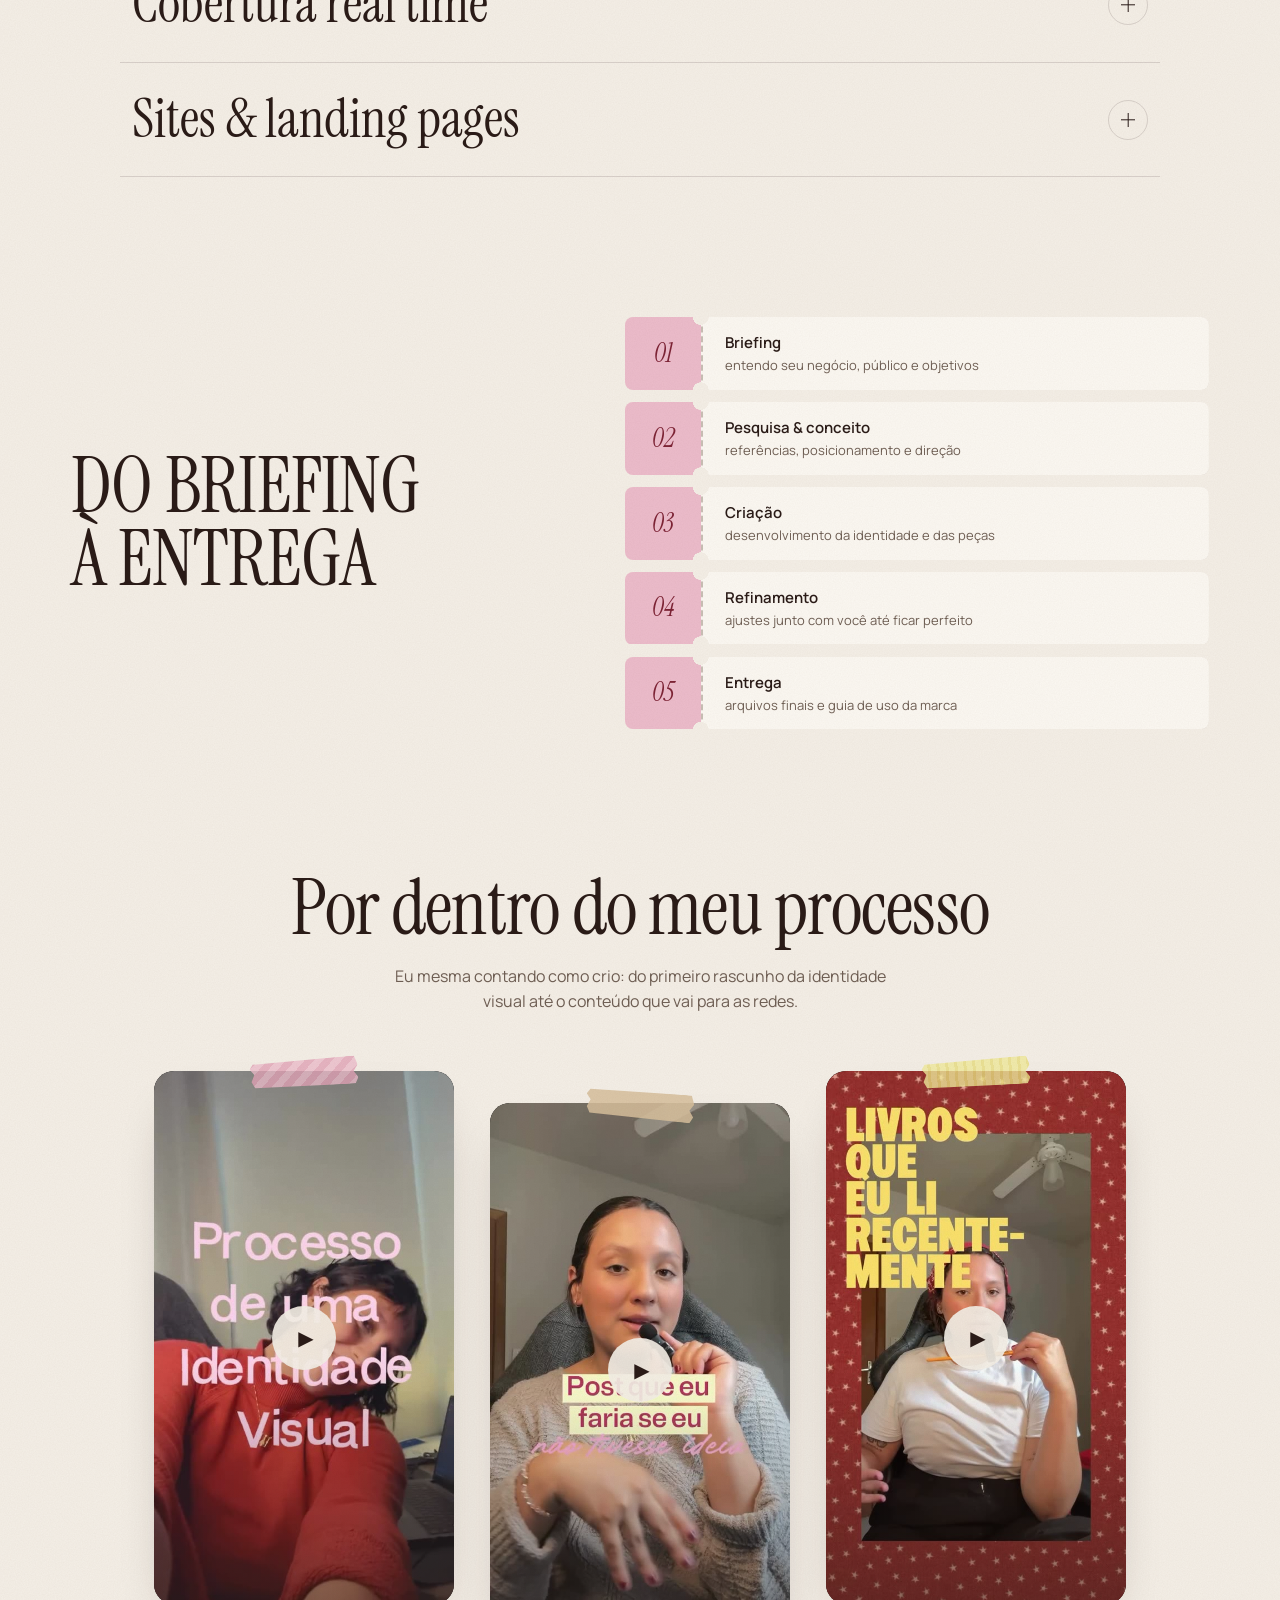
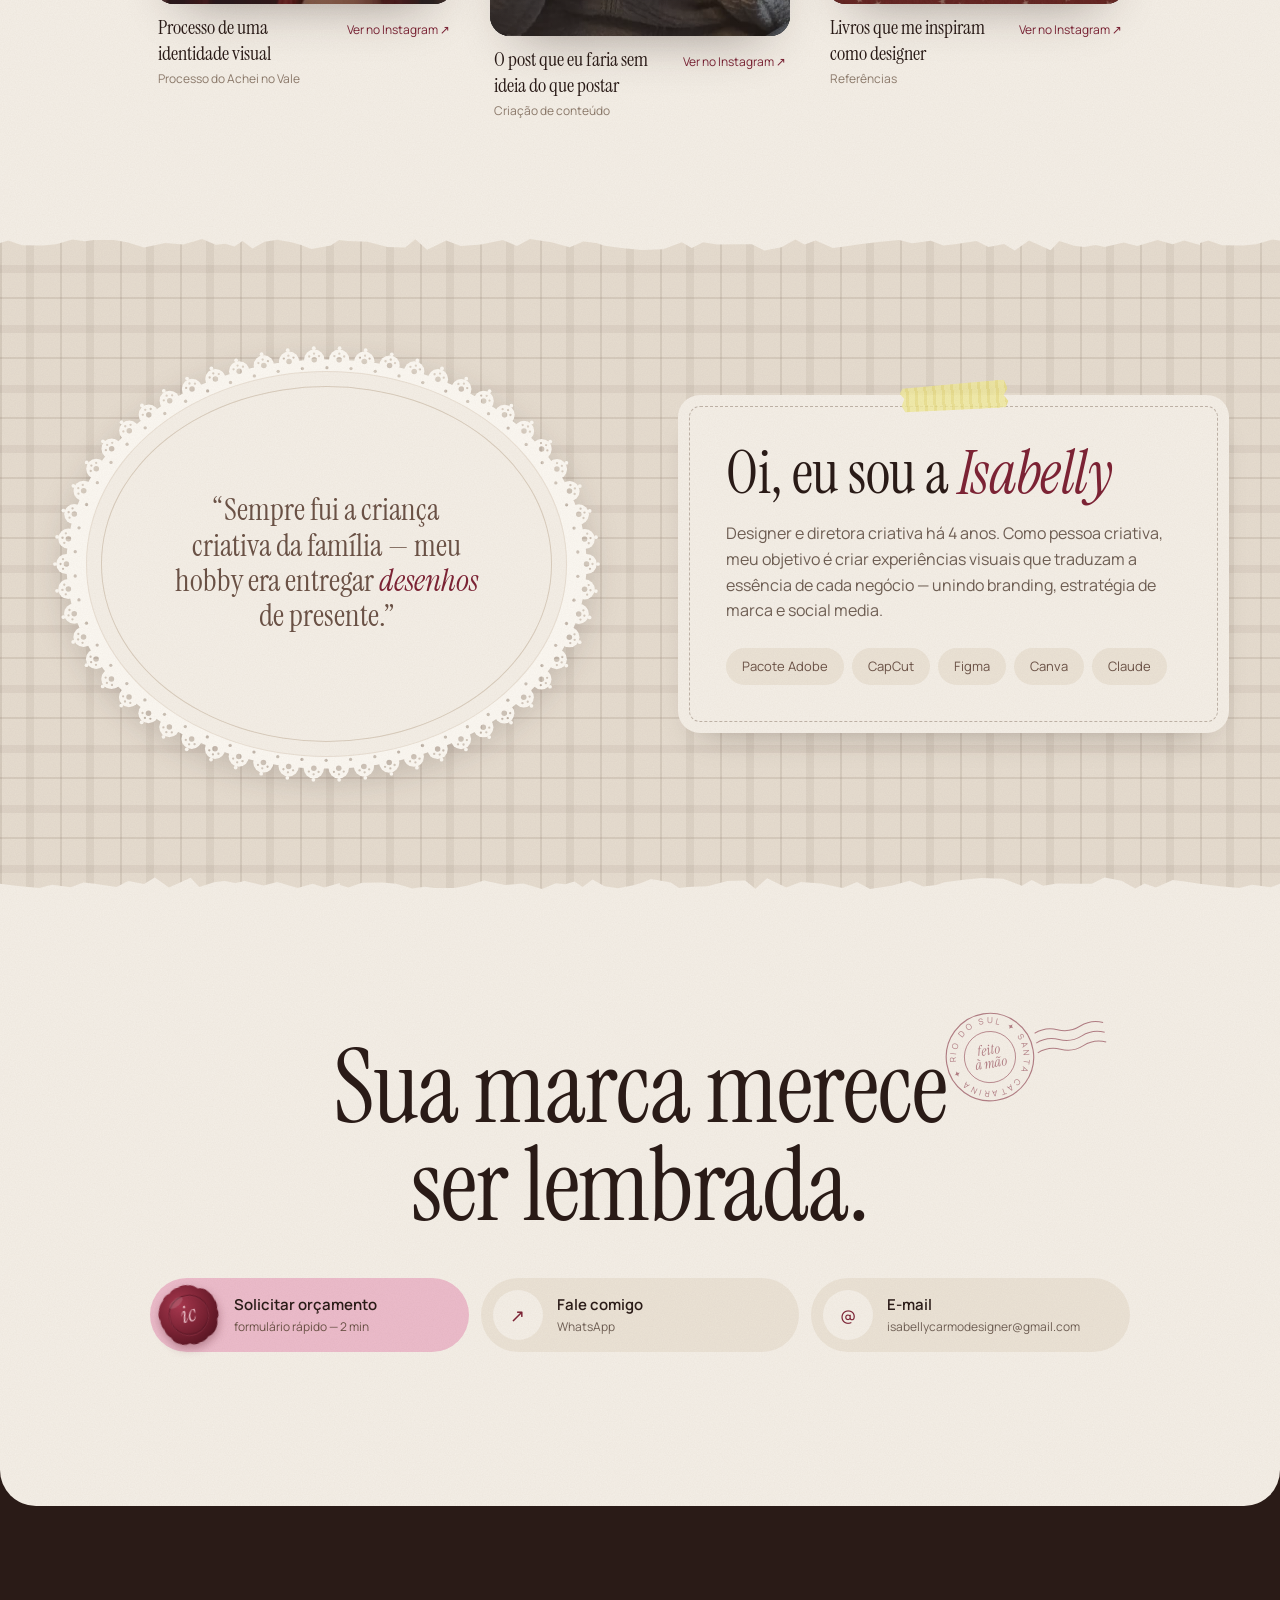
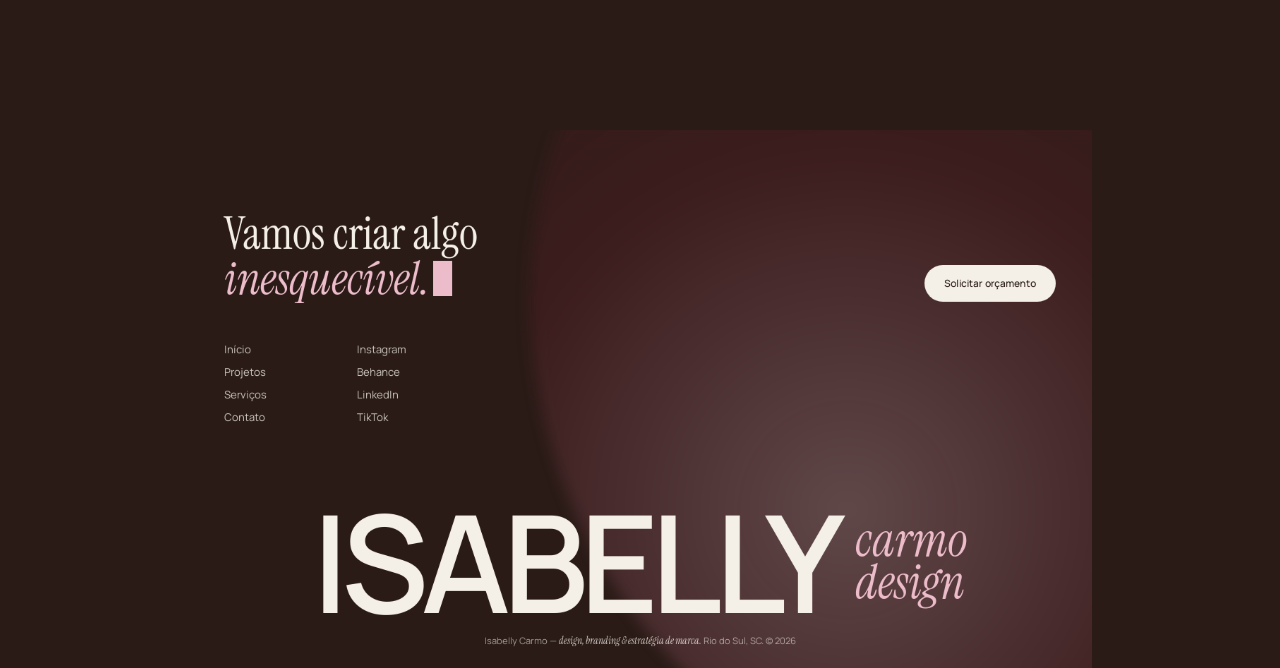
==== commit 18f0f1f4: "Papelaria em outras áreas do site - Remove polaroid e assinatura do Sobre - Manifesto numa folha de " ====
--- a/index.html
+++ b/index.html
@@ -270,17 +270,11 @@
         </div>
         <div class="about__text reveal">
           <span class="tape tape--butter" aria-hidden="true"></span>
-          <figure class="polaroid" aria-hidden="true">
-            <svg class="polaroid__clip" viewBox="0 0 24 64"><path d="M8 40V10a4 4 0 0 1 8 0v34a6 6 0 0 1-12 0V14" fill="none" stroke="url(#ouro)" stroke-width="1.8" stroke-linecap="round"/></svg>
-            <img src="/assets/polaroid.jpg" alt="" width="360" height="360" loading="lazy" decoding="async" />
-            <figcaption>no estúdio ✦</figcaption>
-          </figure>
           <h2>Oi, eu sou a <em>Isabelly</em></h2>
           <p>Designer e diretora criativa há 4 anos. Como pessoa criativa, meu objetivo é criar experiências visuais que traduzam a essência de cada negócio — unindo branding, estratégia de marca e social media.</p>
           <ul class="tools" translate="no">
             <li>Pacote Adobe</li><li>CapCut</li><li>Figma</li><li>Canva</li><li>Claude</li>
           </ul>
-          <p class="signature" translate="no">com carinho, <span>Isabelly</span></p>
         </div>
       </div>
     </section>
--- a/styles.css
+++ b/styles.css
@@ -182,7 +182,26 @@
 .head h2 { font-size: clamp(42px, 6vw, 80px); }
 
 .manifesto { text-align: center; display: grid; justify-items: center; gap: 36px; padding-bottom: clamp(80px, 10vw, 120px); }
-.manifesto__text { margin: 0; max-width: 900px; font-family: var(--serif); font-size: clamp(30px, 4.2vw, 58px); line-height: 1.1; }
+/* frase escrita numa folha de caderno pautado, com margem e furos de fichário */
+.manifesto__text {
+  --lh: 1.25em;
+  position: relative; margin: 0; max-width: 900px; width: 100%;
+  font-family: var(--serif); font-size: clamp(28px, 3.8vw, 52px); line-height: var(--lh);
+  padding: calc(var(--lh) * .6) clamp(28px, 6vw, 80px) calc(var(--lh) * .6) clamp(56px, 9vw, 120px);
+  text-align: left; background-color: #fbf8f2;
+  background-image:
+    linear-gradient(90deg, transparent calc(clamp(56px, 9vw, 120px) - 22px), rgba(196, 86, 109, .35) calc(clamp(56px, 9vw, 120px) - 22px), rgba(196, 86, 109, .35) calc(clamp(56px, 9vw, 120px) - 20px), transparent 0),
+    linear-gradient(transparent calc(var(--lh) - 1px), rgba(140, 122, 107, .26) 0);
+  background-size: 100% 100%, 100% var(--lh);
+  background-position: 0 0, 0 calc(var(--lh) * .6 + .08em);
+  box-shadow: 0 1px 0 rgba(42, 27, 23, .05), 0 22px 40px -28px rgba(42, 27, 23, .45);
+  rotate: -.6deg;
+}
+/* furos do fichário */
+.manifesto__text::before {
+  content: ""; position: absolute; left: clamp(14px, 2.4vw, 30px); top: 0; bottom: 0; width: 20px;
+  background: radial-gradient(circle 9px, #e3d8c8 78%, rgba(140, 122, 107, .4) 90%, transparent 100%) 0 50% / 20px 33% repeat-y;
+}
 
 /* ============ MARQUEE ============ */
 .marquee { overflow: hidden; border-block: 1px solid var(--line); padding: 18px 0; background: var(--paper); }
@@ -391,6 +410,9 @@
 .backstage .reel--own figcaption a { color: var(--wine); }
 .backstage .reel__frame { box-shadow: 0 24px 50px -28px rgba(42, 27, 23, .45); }
 .backstage .reel--own:nth-child(2) { transform: translateY(32px); } /* leve escalonado */
+.backstage .reel--own { position: relative; overflow: visible; }
+.backstage .reel--own > .tape { top: -12px; left: 50%; translate: -50% 0; rotate: -4deg; z-index: 4; }
+.backstage .reel--own:nth-child(2) > .tape { rotate: 5deg; }
 
 .video__foot { display: flex; flex-wrap: wrap; justify-content: center; gap: 12px; padding: 32px var(--pad) 0; }
 .video .btn--line:hover { background: var(--cream); color: var(--espresso); border-color: var(--cream); }
@@ -442,15 +464,26 @@
 .process { display: grid; grid-template-columns: .9fr 1.1fr; gap: clamp(32px, 6vw, 96px); align-items: center; }
 .process__title { font-size: clamp(44px, 6vw, 84px); text-transform: uppercase; line-height: .95; }
 .process__list { list-style: none; margin: 0; padding: 0; display: grid; gap: 12px; }
+/* cada etapa é um canhoto de ingresso: número destacável, picote e meia-lua recortada */
 .process__list li {
-  display: flex; align-items: center; gap: 18px;
-  padding: 10px 26px 10px 10px; border-radius: 999px; background: var(--taupe); color: var(--cream);
-  transition: transform .35s var(--ease), background .35s;
-}
-.process__list li:hover { transform: translateX(6px); background: var(--brown); }
-.process__n { flex: none; width: 52px; height: 52px; border-radius: 50%; display: grid; place-items: center; background: var(--cream); color: var(--brown); font-family: var(--serif); font-size: 22px; }
+  --cut: 76px;
+  display: flex; align-items: center;
+  border-radius: 8px; background: #fbf8f2; color: var(--ink);
+  box-shadow: 0 1px 0 rgba(42, 27, 23, .06), 0 10px 22px -18px rgba(42, 27, 23, .45);
+  -webkit-mask: radial-gradient(circle 8px at var(--cut) 0, #0000 97%, #000) top / 100% 51% no-repeat,
+                radial-gradient(circle 8px at var(--cut) 100%, #0000 97%, #000) bottom / 100% 51% no-repeat;
+          mask: radial-gradient(circle 8px at var(--cut) 0, #0000 97%, #000) top / 100% 51% no-repeat,
+                radial-gradient(circle 8px at var(--cut) 100%, #0000 97%, #000) bottom / 100% 51% no-repeat;
+  transition: transform .35s var(--ease);
+}
+.process__list li:hover { transform: translateX(6px) rotate(-.6deg); }
+.process__n {
+  flex: none; width: var(--cut); align-self: stretch; display: grid; place-items: center;
+  background: var(--rose); color: var(--wine); font-family: var(--serif); font-style: italic; font-size: 26px;
+}
+.process__list li > div { flex: 1; padding: 14px 22px; border-left: 2px dashed rgba(140, 122, 107, .45); }
 .process__list strong { display: block; font-weight: 600; font-size: 15px; }
-.process__list small { display: block; font-size: 13px; opacity: .85; }
+.process__list small { display: block; font-size: 13px; color: var(--muted); }
 
 /* ============ ABOUT ============ */
 /* bordas de papel rasgado em cima e embaixo da toalha xadrez */
@@ -600,7 +633,8 @@
   .footer__cols { gap: 48px; }
   .footer__mark { flex-direction: column; gap: 6px; }
   .footer__sub br { display: none; }
-  .process__list li { padding-right: 18px; }
+  .process__list li { --cut: 58px; }
+  .process__list li > div { padding: 12px 16px; }
 }
 
 @media (prefers-reduced-motion: reduce) {
@@ -611,29 +645,10 @@
 }
 
 /* ============ PAPELARIA CLEAN ============ */
-/* polaroid presa com clipe dourado no cartão Sobre */
-.polaroid {
-  position: absolute; z-index: 2; top: -34px; right: -26px; width: 132px; margin: 0;
-  padding: 8px 8px 28px; background: #fbf8f2;
-  box-shadow: 0 14px 24px -14px rgba(42, 27, 23, .45), 0 1px 2px rgba(42, 27, 23, .12);
-  rotate: 6deg;
-}
-.polaroid img { width: 100%; height: auto; aspect-ratio: 1; object-fit: cover; }
-.polaroid figcaption { position: absolute; left: 0; right: 0; bottom: 6px; text-align: center; font-family: var(--script); font-size: 17px; color: var(--brown); }
-.polaroid__clip { position: absolute; z-index: 1; top: -22px; left: 18px; width: 14px; height: 40px; rotate: -8deg; filter: drop-shadow(0 1px 1px rgba(42, 27, 23, .25)); }
-.about__text h2 { padding-right: 96px; }
-
-/* assinatura à mão no fim do cartão */
-.signature { margin: 26px 0 0; font-size: 13px; color: var(--taupe); }
-.signature span { display: block; margin-top: 2px; font-family: var(--script); font-size: 38px; line-height: 1; color: var(--brown); }
-
 /* carimbo postal no contato */
 .cta { position: relative; }
 .postmark { position: absolute; top: clamp(56px, 8vw, 104px); right: max(var(--pad), calc(50% - 470px)); width: 170px; height: auto; color: rgba(125, 35, 53, .55); rotate: -9deg; pointer-events: none; }
 
 @media (max-width: 960px) {
-  .polaroid { width: 104px; top: -40px; right: -6px; padding: 6px 6px 22px; }
-  .polaroid figcaption { font-size: 14px; bottom: 4px; }
-  .about__text h2 { padding-right: 70px; }
   .postmark { width: 100px; top: 0; right: 10px; }
 }
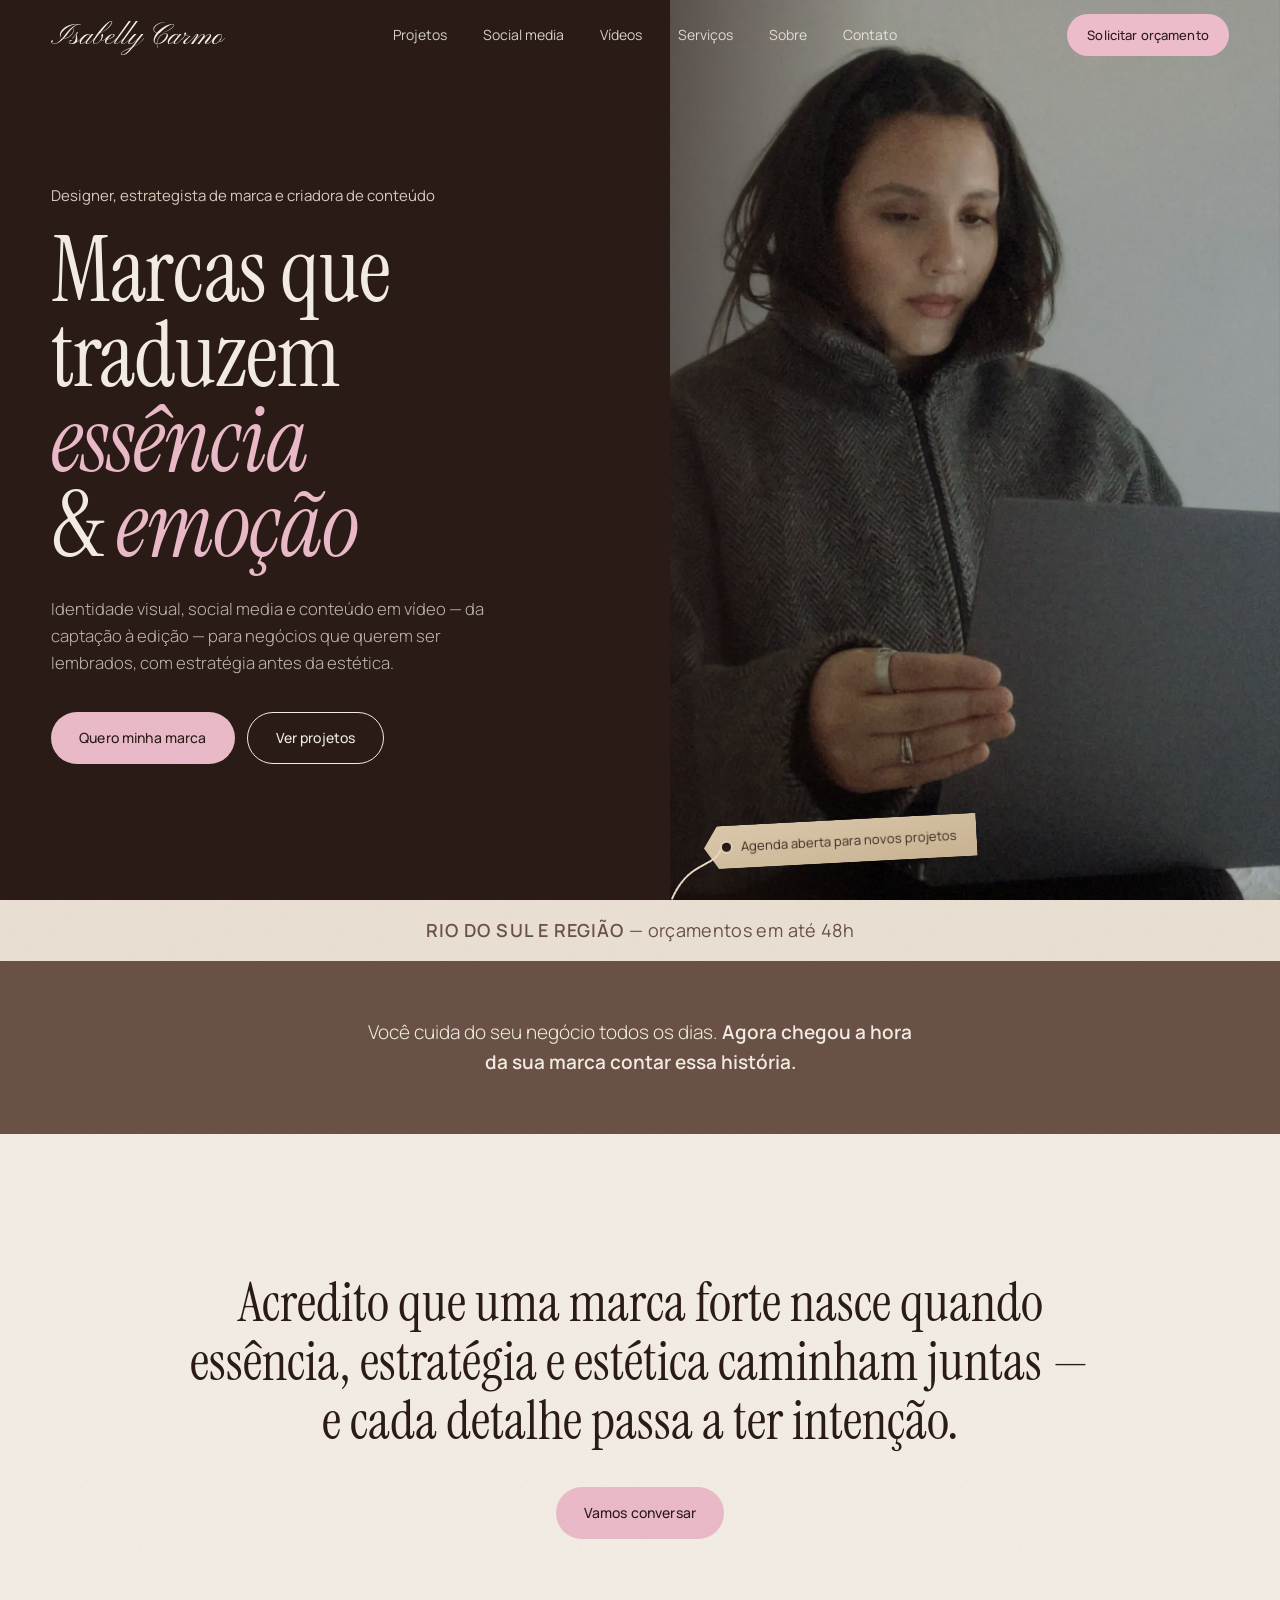
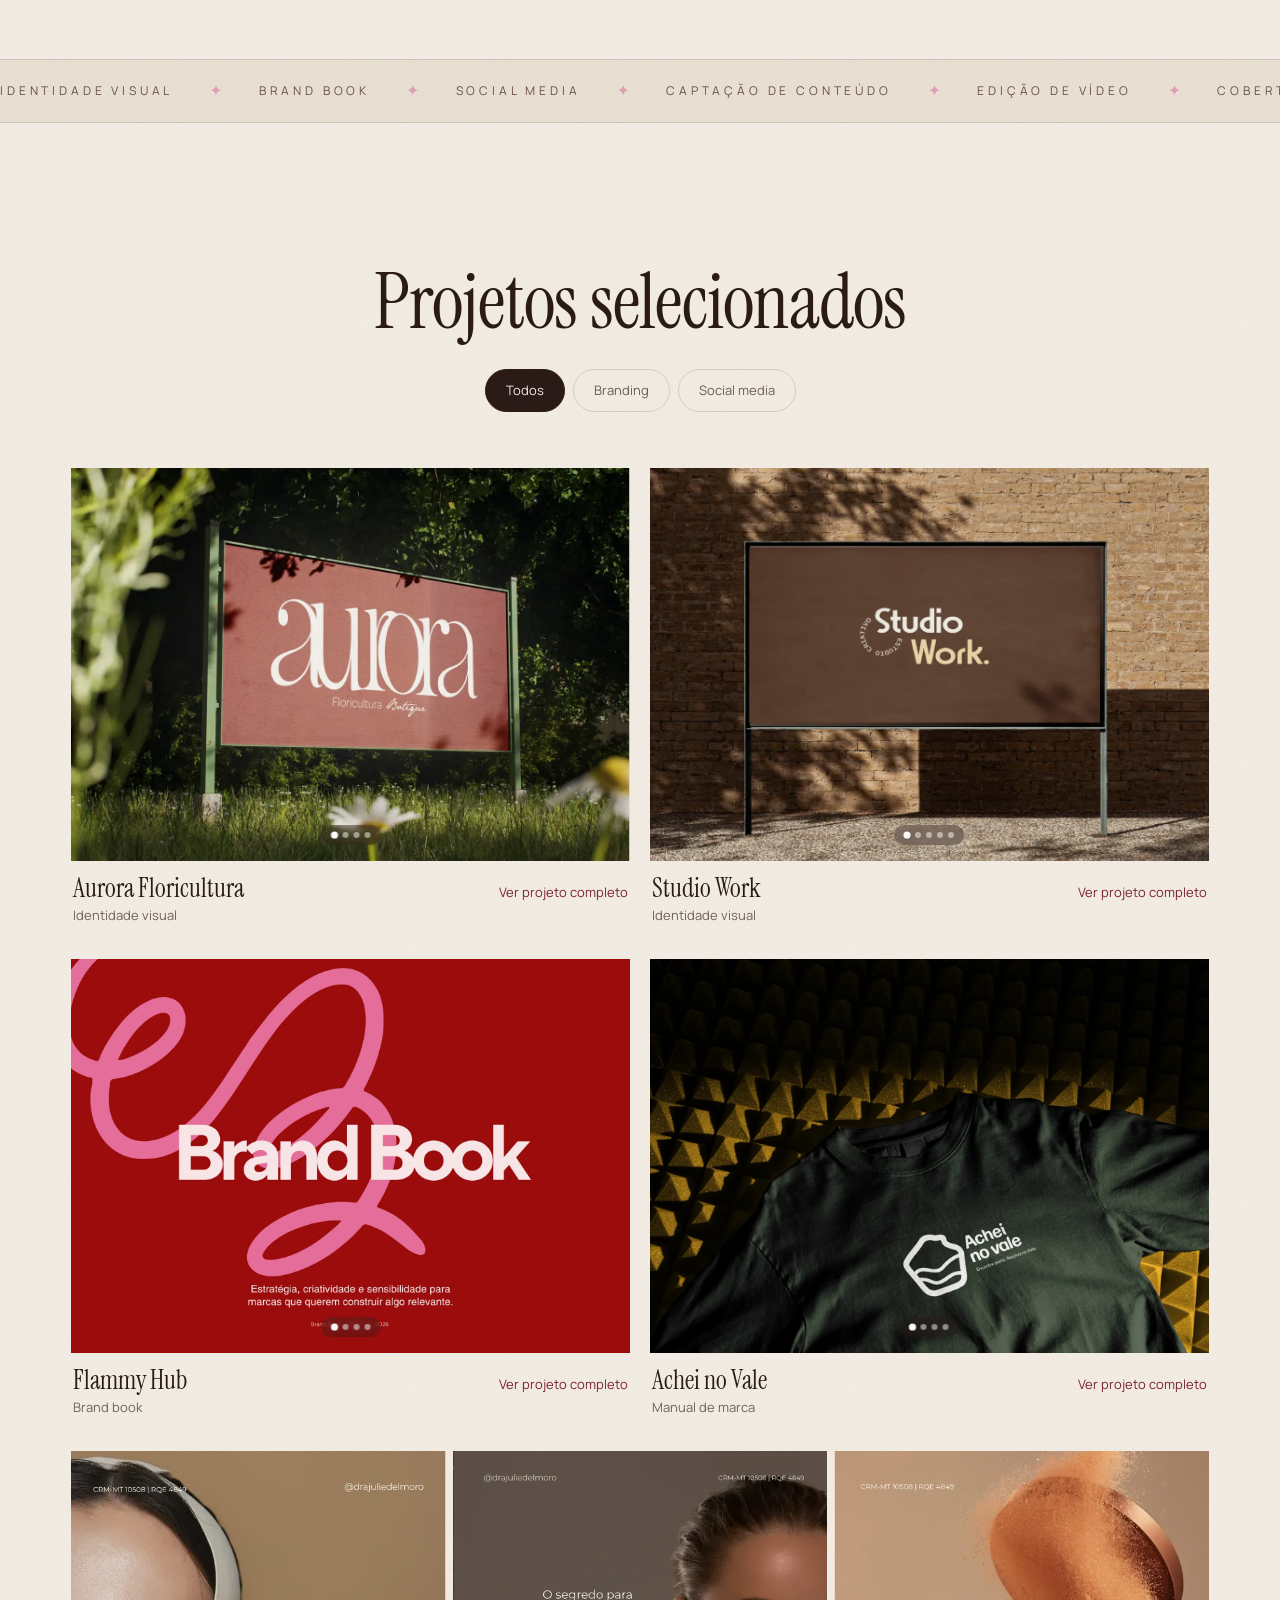
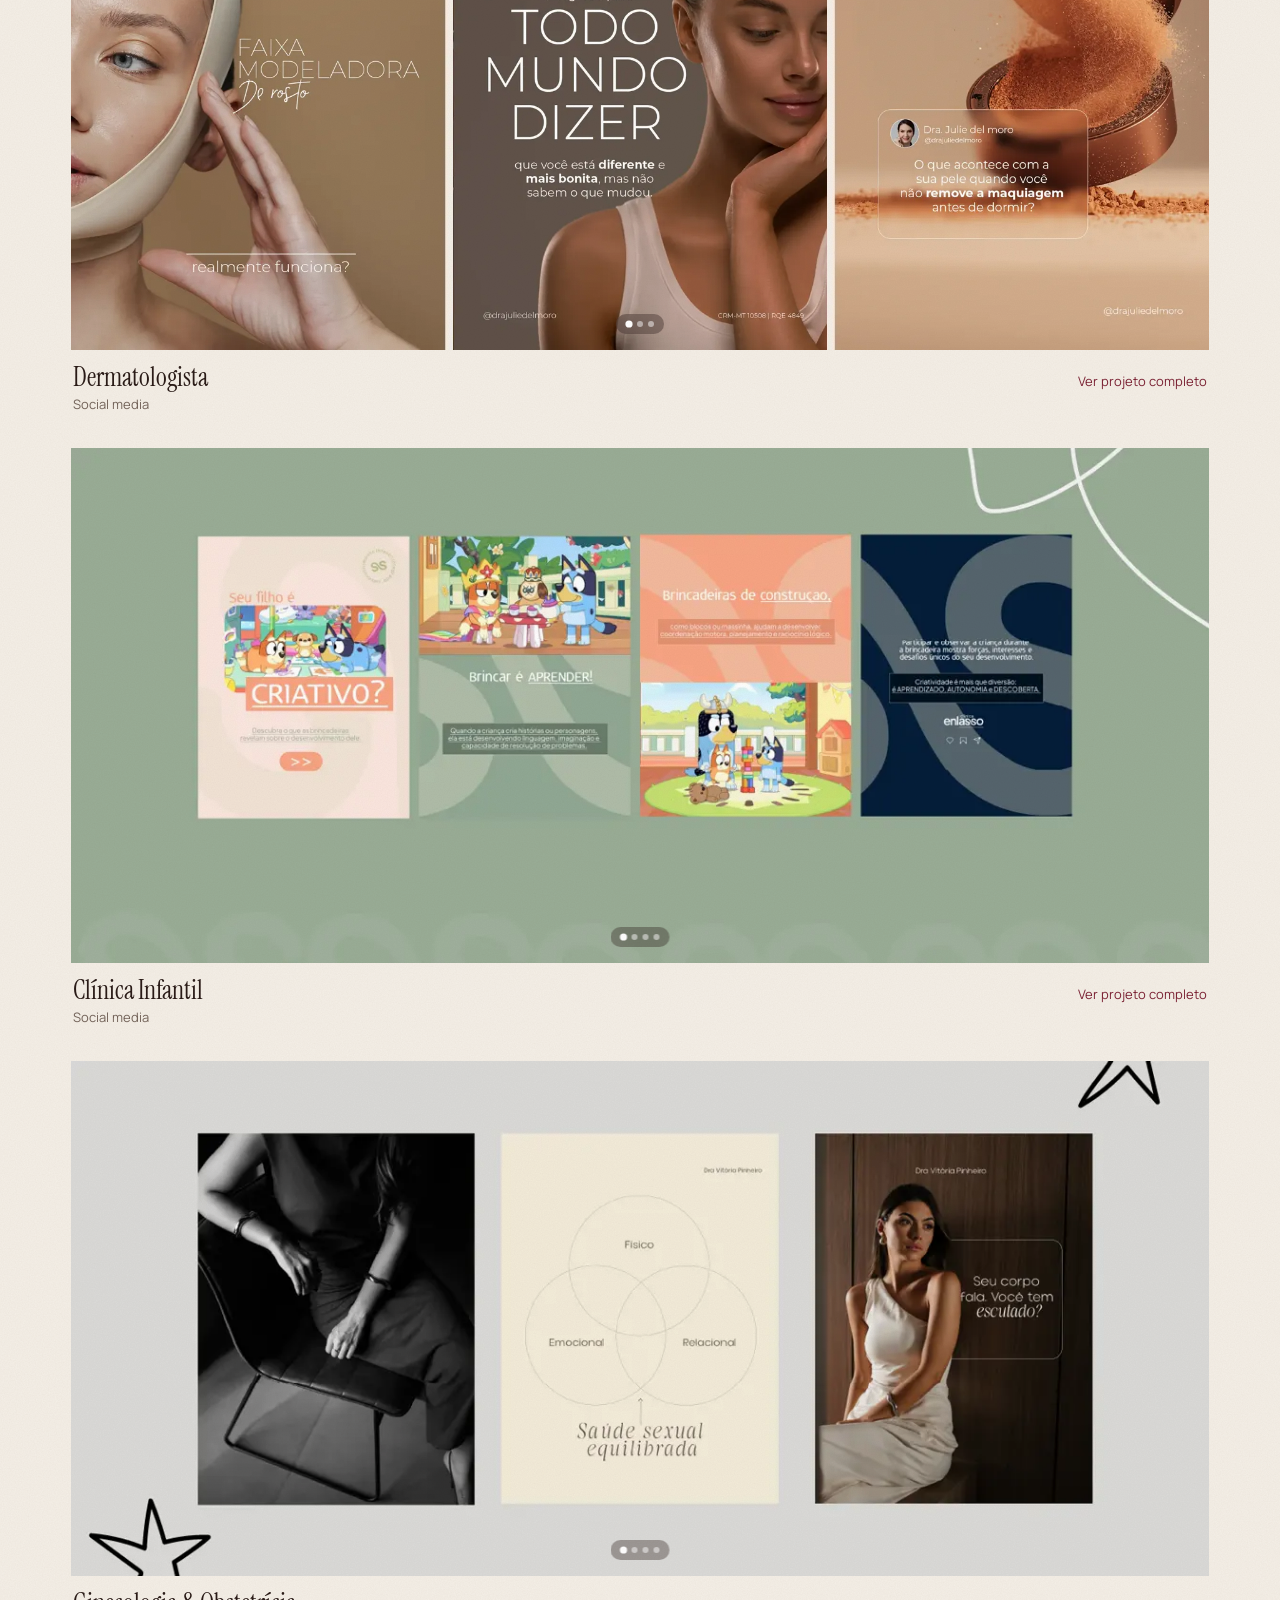
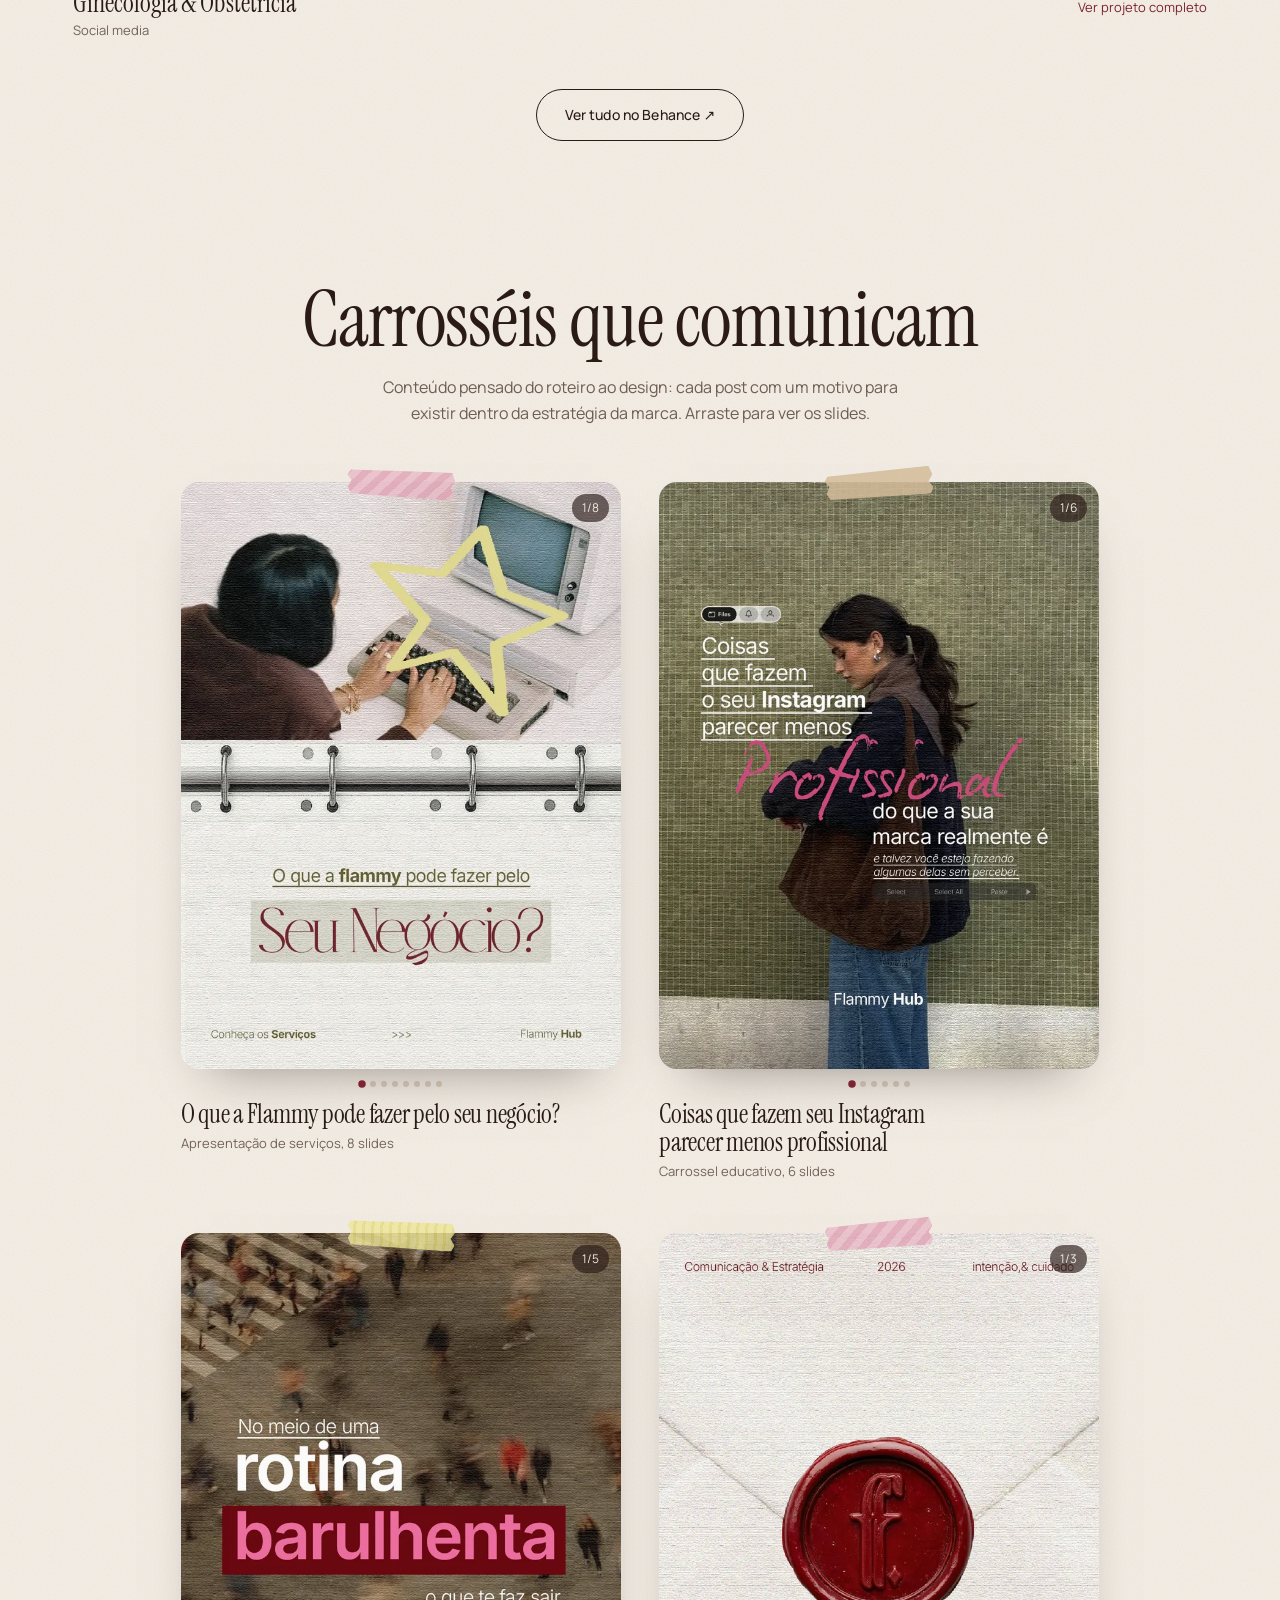
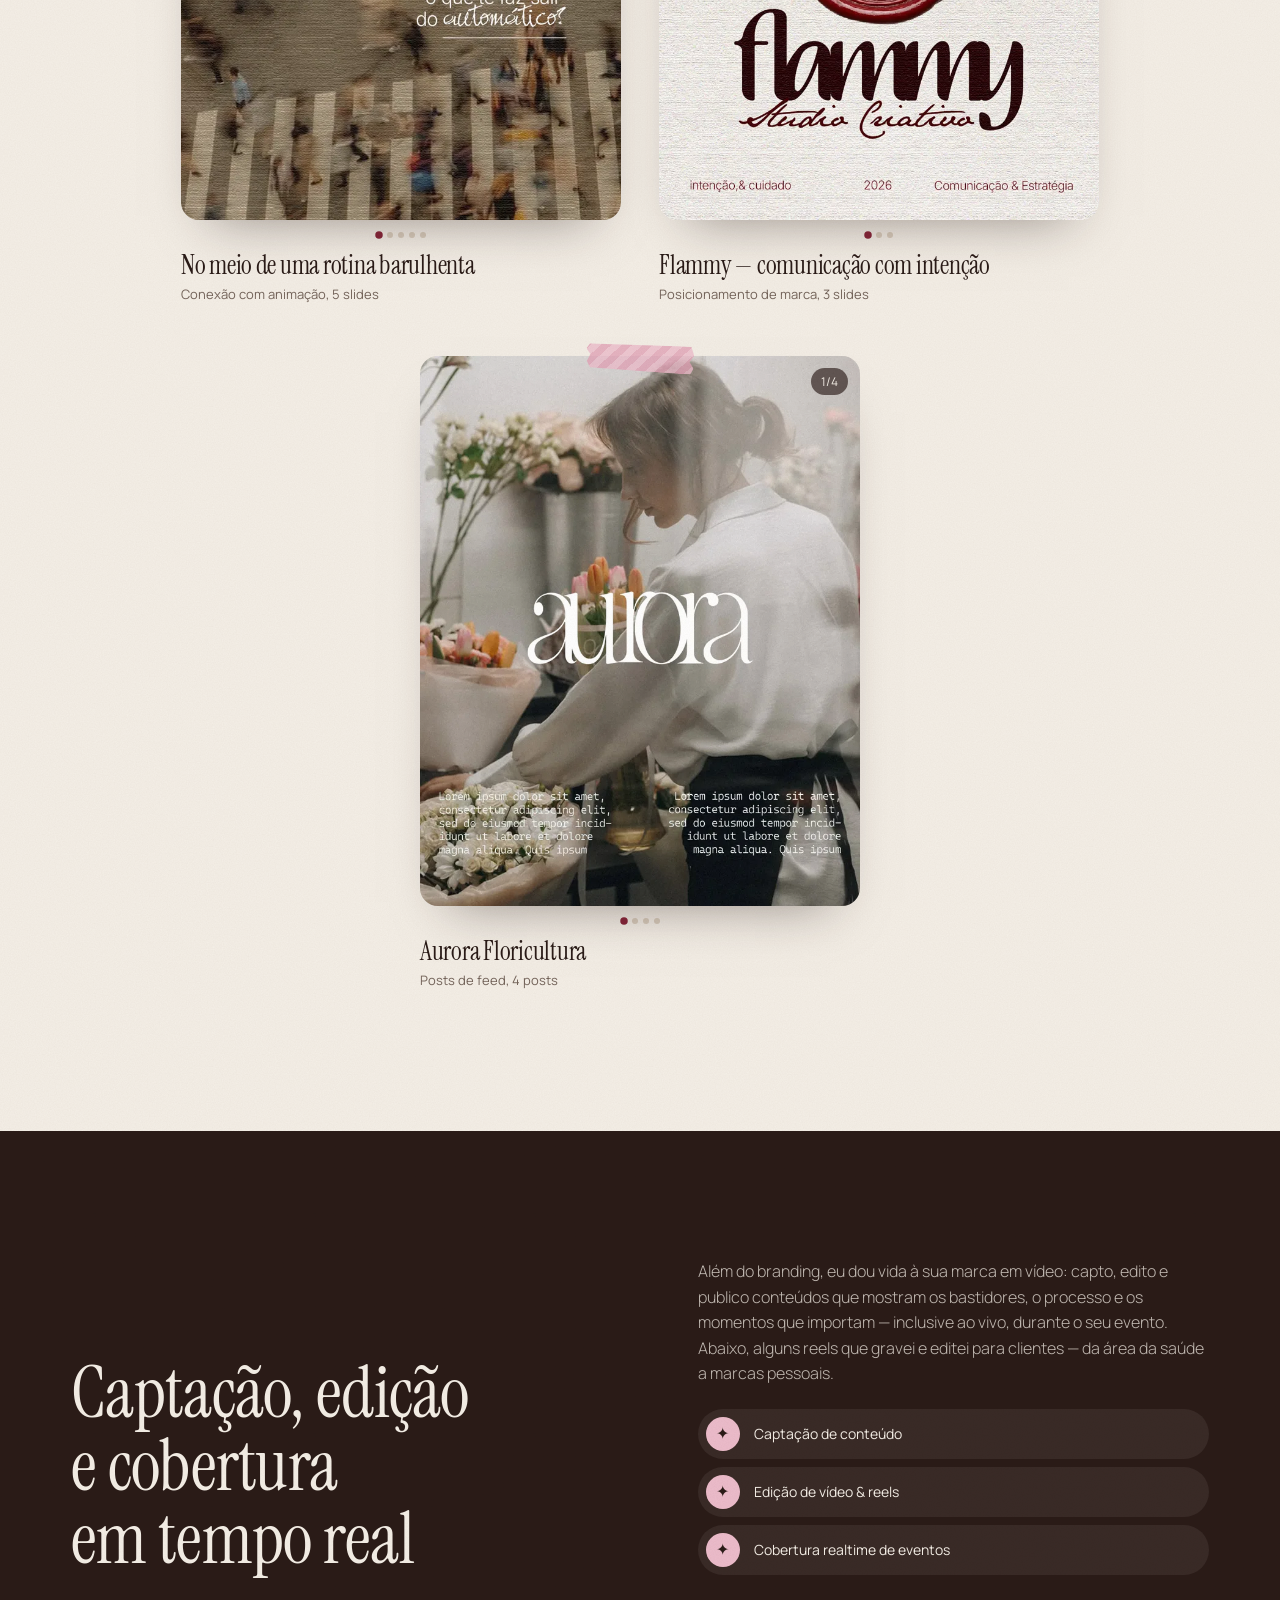
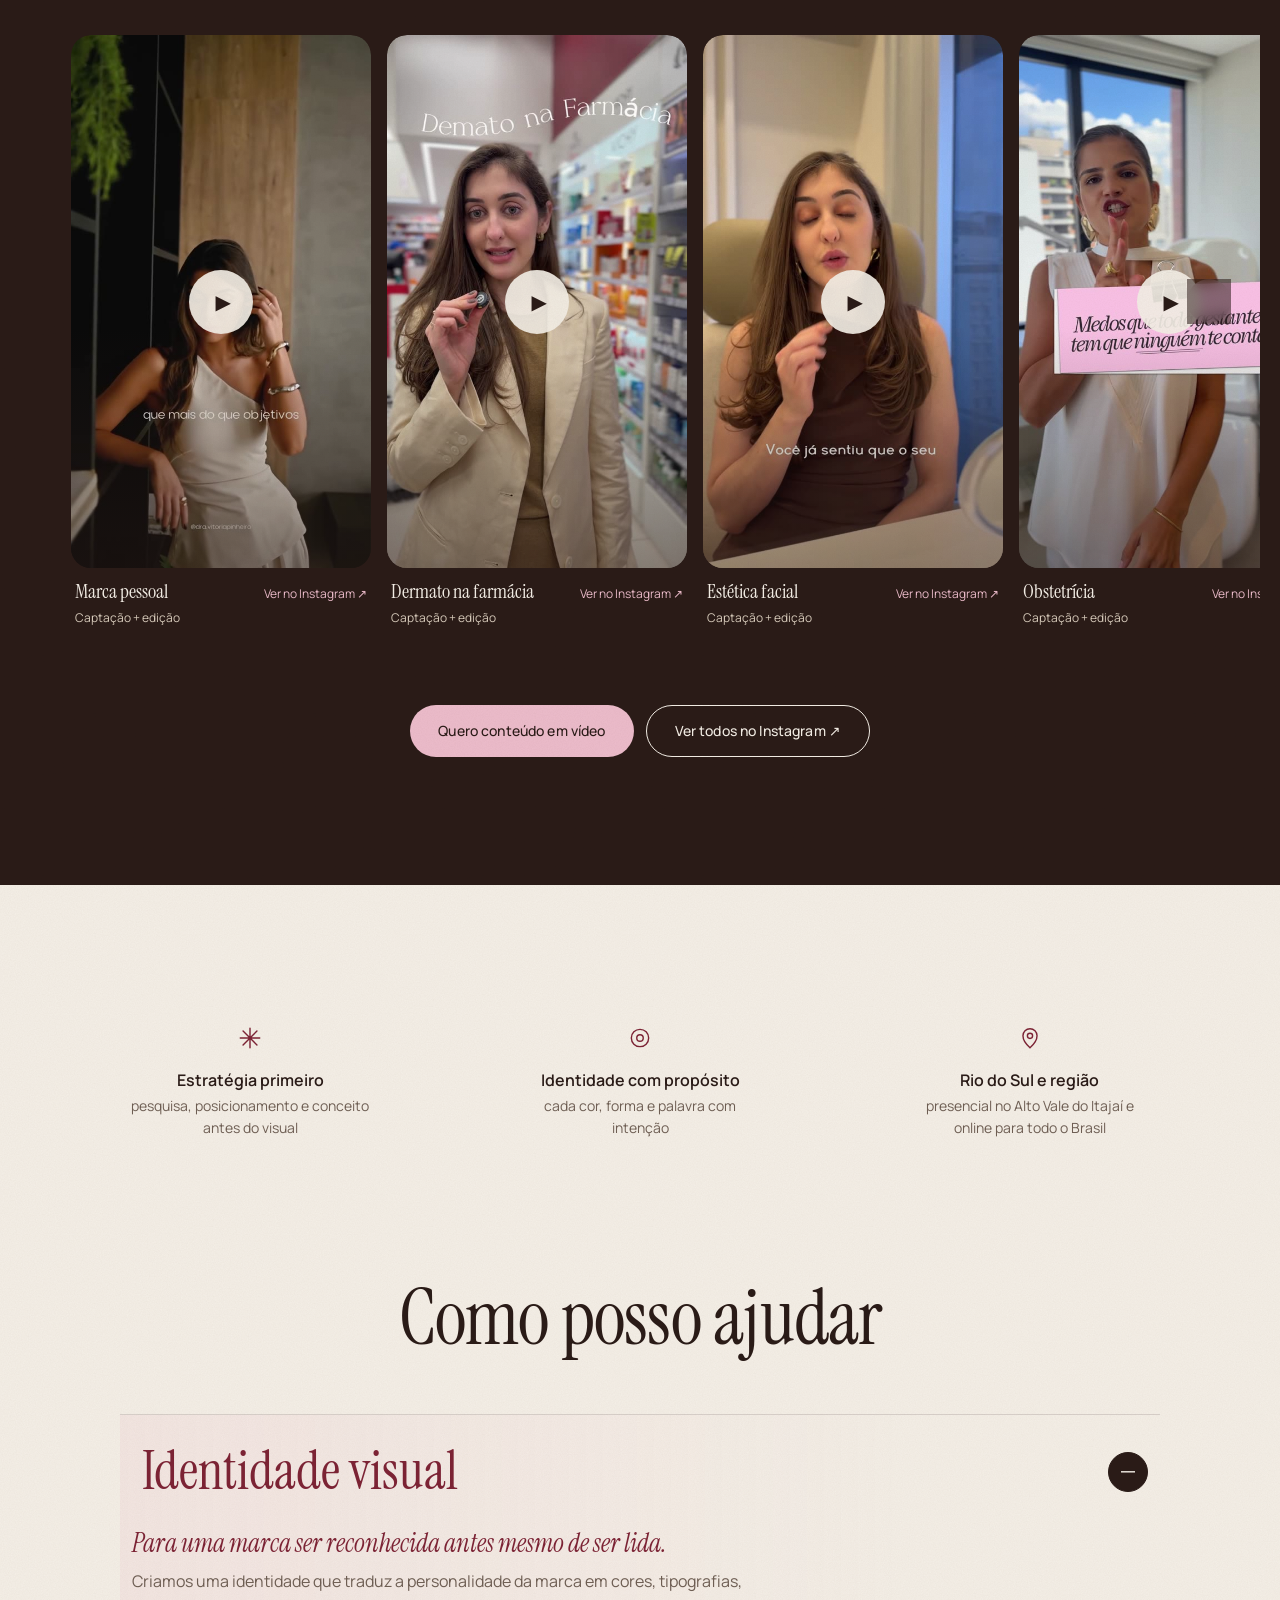
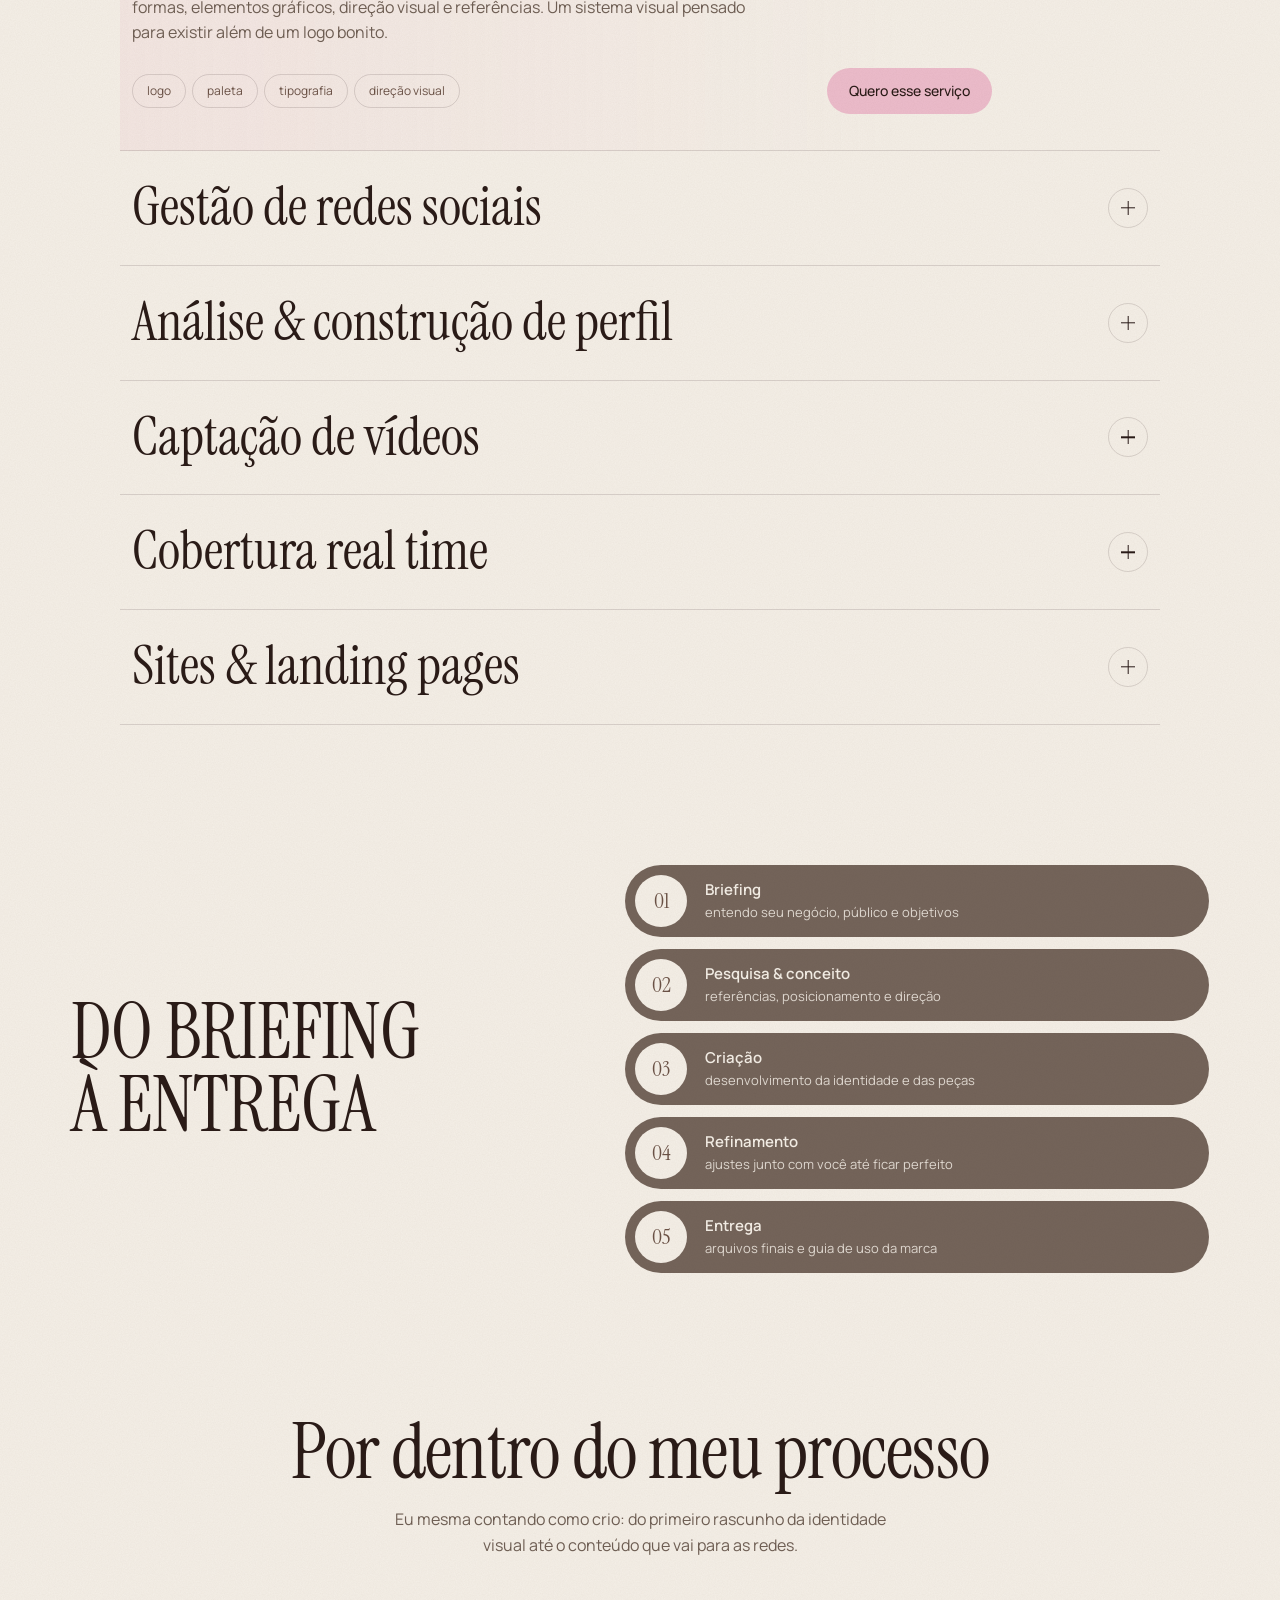
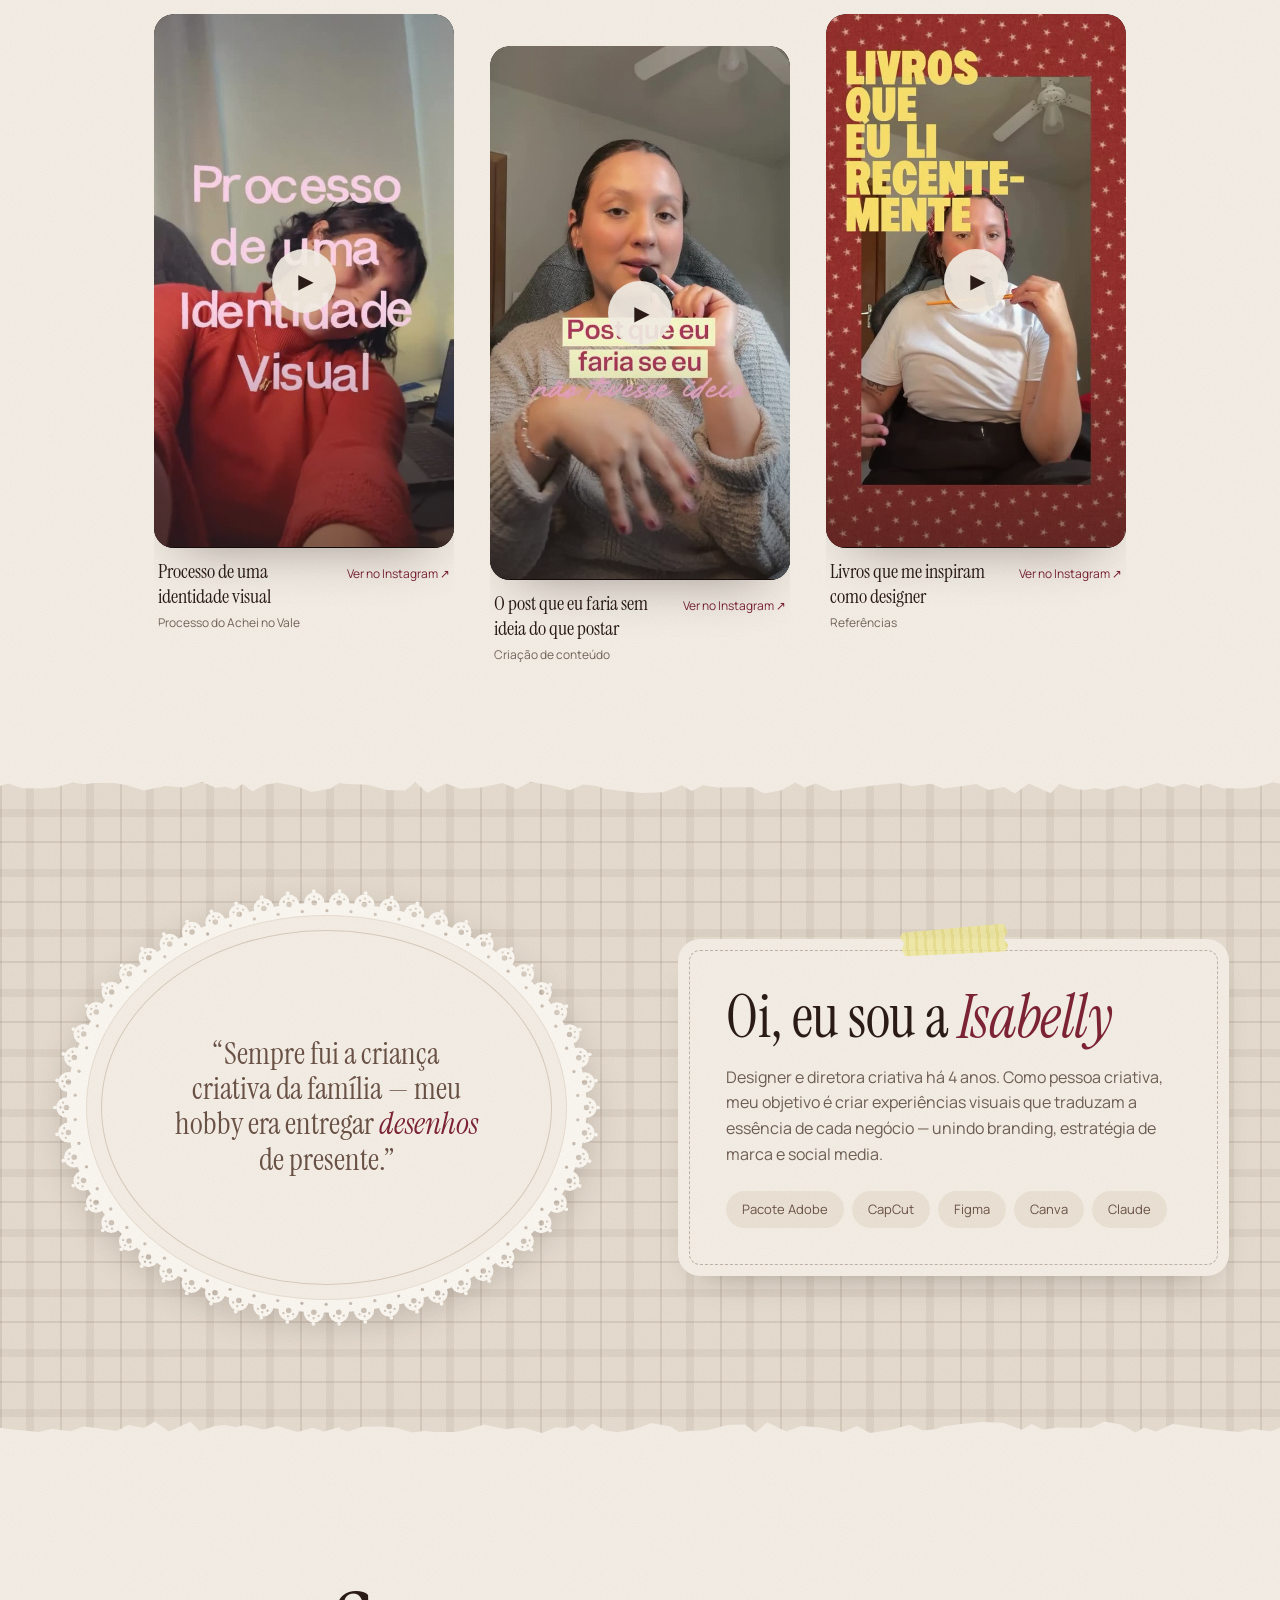
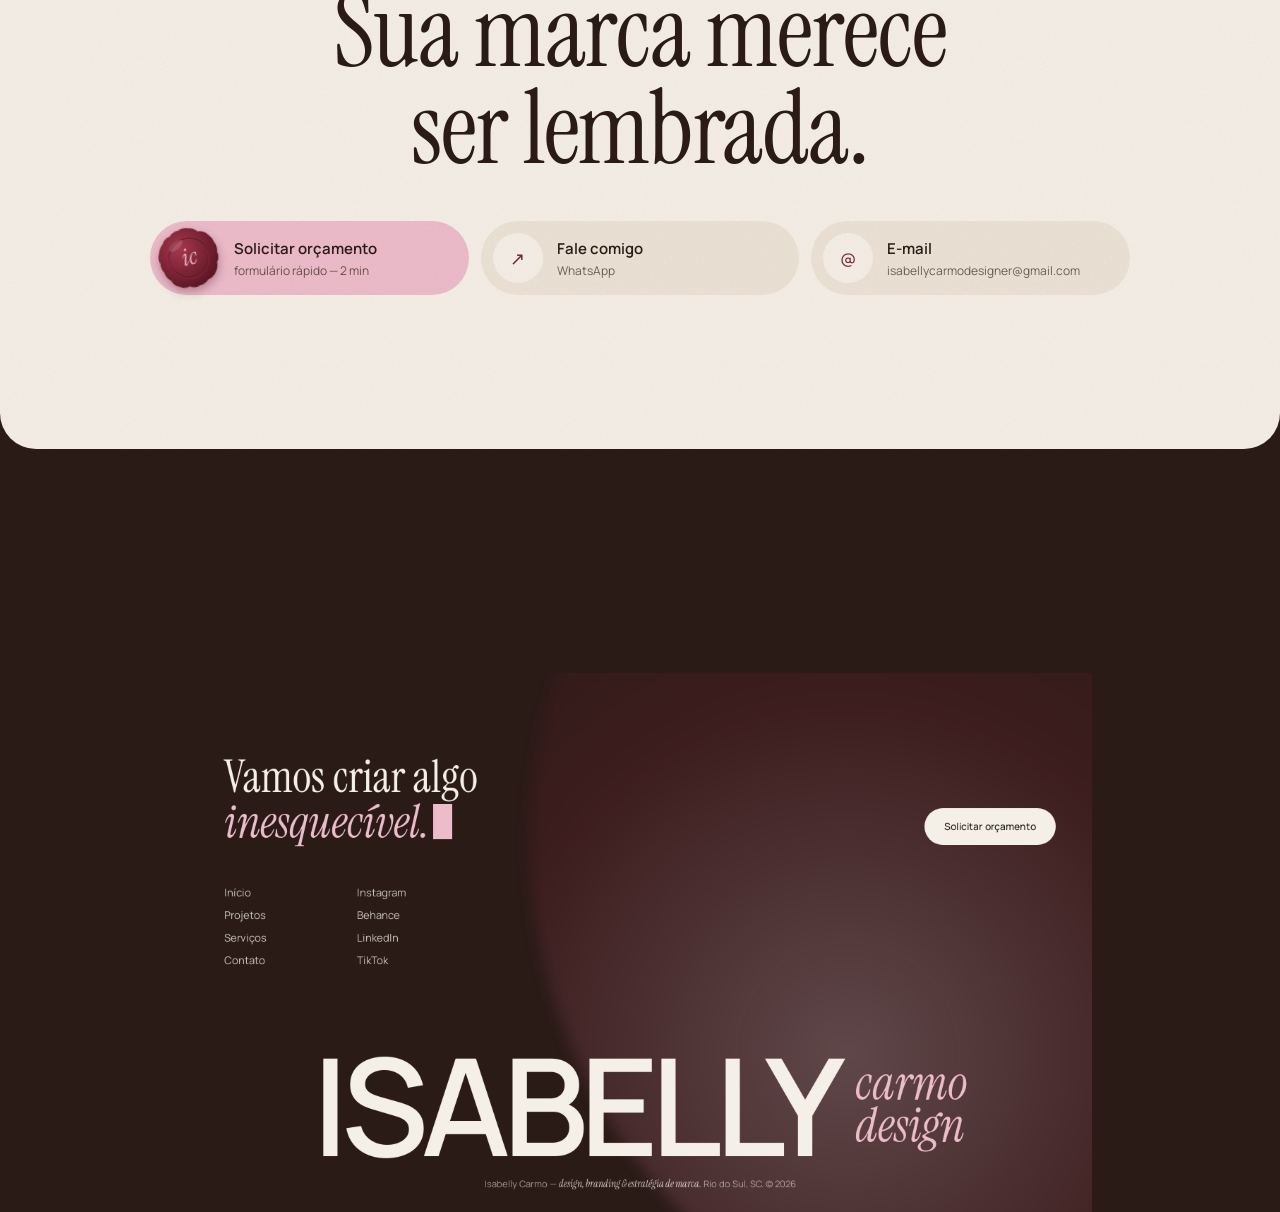
==== commit 434a1435: "Posts da Aurora e ajustes técnicos - Carrossel com 4 posts de feed da Aurora Floricultura (formato 4" ====
--- a/index.html
+++ b/index.html
@@ -6,6 +6,7 @@
   <title>Isabelly Carmo — Design, Branding e Conteúdo em Rio do Sul (SC)</title>
   <meta name="description" content="Designer em Rio do Sul e região (Alto Vale do Itajaí, SC): identidade visual, brand book, social media, captação e edição de vídeo e cobertura de eventos. Atendimento presencial na região e online para todo o Brasil." />
   <meta name="theme-color" content="#2a1b17" />
+  <link rel="apple-touch-icon" href="/assets/apple-touch-icon.png" />
   <link rel="canonical" href="https://isabelly-carmo.vercel.app/" />
   <meta property="og:title" content="Isabelly Carmo — Design & Branding" />
   <meta property="og:description" content="Design, branding e conteúdo em Rio do Sul e região. Solicite seu orçamento." />
@@ -54,11 +55,6 @@
   <!-- selo de cera (usado nos botões de orçamento) -->
   <svg width="0" height="0" style="position:absolute" aria-hidden="true" focusable="false">
     <defs>
-      <linearGradient id="ouro" x1="0" y1="0" x2="1" y2="1">
-        <stop offset="0" stop-color="#d9bf86" />
-        <stop offset=".5" stop-color="#b08d4f" />
-        <stop offset="1" stop-color="#e2cc97" />
-      </linearGradient>
       <radialGradient id="cera" cx="38%" cy="32%" r="75%">
         <stop offset="0" stop-color="#a8384f" />
         <stop offset=".55" stop-color="#7d2335" />
@@ -114,7 +110,7 @@
         </div>
       </div>
       <figure class="hero__photo">
-        <img src="/assets/isabelly.jpg" alt="Retrato de Isabelly Carmo" width="1000" height="1000" fetchpriority="high" />
+        <img src="/assets/isabelly.webp" alt="Retrato de Isabelly Carmo" width="1400" height="1380" fetchpriority="high" />
         <figcaption class="hero__badge">
           <span class="dot" aria-hidden="true"></span> Agenda aberta para novos projetos
         </figcaption>
@@ -281,15 +277,6 @@
 
     <!-- CTA -->
     <section class="cta section" id="contato">
-      <svg class="postmark" viewBox="0 0 206 120" aria-hidden="true">
-        <defs><path id="pm-circ" d="M60 60 m-41 0 a41 41 0 1 1 82 0 a41 41 0 1 1 -82 0" /></defs>
-        <circle cx="60" cy="60" r="53" fill="none" stroke="currentColor" stroke-width="1.4" />
-        <circle cx="60" cy="60" r="31" fill="none" stroke="currentColor" stroke-width="1" />
-        <text font-size="10" letter-spacing="1.6" fill="currentColor"><textPath href="#pm-circ" textLength="250" lengthAdjust="spacing">RIO DO SUL ✦ SANTA CATARINA ✦</textPath></text>
-        <text x="60" y="57" text-anchor="middle" font-family="Instrument Serif, Georgia, serif" font-style="italic" font-size="17" fill="currentColor">feito</text>
-        <text x="60" y="73" text-anchor="middle" font-family="Instrument Serif, Georgia, serif" font-style="italic" font-size="17" fill="currentColor">à mão</text>
-        <path d="M118 40 q14 -6 28 0 t28 0 t28 0 M118 52 q14 -6 28 0 t28 0 t28 0 M118 64 q14 -6 28 0 t28 0 t28 0" fill="none" stroke="currentColor" stroke-width="1.2" />
-      </svg>
       <h2 class="cta__title">Sua marca merece<br />ser lembrada.</h2>
       <div class="cta__actions reveal">
         <a href="https://forms.gle/EU88FLYwaj5GqNEt9" target="_blank" rel="noopener" class="pill pill--main">
--- a/styles.css
+++ b/styles.css
@@ -7,7 +7,7 @@
   --cream: #f4efe7;
   --paper: #ebe3d6;
   --sand: #d9cdbd;
-  --taupe: #8c7a6b;
+  --taupe: #74645a; /* escurecido para ter contraste suficiente em textos pequenos */
   --brown: #6b5246;
   --espresso: #2a1b17;
   --ink: #2a1b17;
@@ -182,30 +182,13 @@
 .head h2 { font-size: clamp(42px, 6vw, 80px); }
 
 .manifesto { text-align: center; display: grid; justify-items: center; gap: 36px; padding-bottom: clamp(80px, 10vw, 120px); }
-/* frase escrita numa folha de caderno pautado, com margem e furos de fichário */
-.manifesto__text {
-  --lh: 1.25em;
-  position: relative; margin: 0; max-width: 900px; width: 100%;
-  font-family: var(--serif); font-size: clamp(28px, 3.8vw, 52px); line-height: var(--lh);
-  padding: calc(var(--lh) * .6) clamp(28px, 6vw, 80px) calc(var(--lh) * .6) clamp(56px, 9vw, 120px);
-  text-align: left; background-color: #fbf8f2;
-  background-image:
-    linear-gradient(90deg, transparent calc(clamp(56px, 9vw, 120px) - 22px), rgba(196, 86, 109, .35) calc(clamp(56px, 9vw, 120px) - 22px), rgba(196, 86, 109, .35) calc(clamp(56px, 9vw, 120px) - 20px), transparent 0),
-    linear-gradient(transparent calc(var(--lh) - 1px), rgba(140, 122, 107, .26) 0);
-  background-size: 100% 100%, 100% var(--lh);
-  background-position: 0 0, 0 calc(var(--lh) * .6 + .08em);
-  box-shadow: 0 1px 0 rgba(42, 27, 23, .05), 0 22px 40px -28px rgba(42, 27, 23, .45);
-  rotate: -.6deg;
-}
-/* furos do fichário */
-.manifesto__text::before {
-  content: ""; position: absolute; left: clamp(14px, 2.4vw, 30px); top: 0; bottom: 0; width: 20px;
-  background: radial-gradient(circle 9px, #e3d8c8 78%, rgba(140, 122, 107, .4) 90%, transparent 100%) 0 50% / 20px 33% repeat-y;
-}
+.manifesto__text { margin: 0; max-width: 900px; font-family: var(--serif); font-size: clamp(30px, 4.2vw, 58px); line-height: 1.1; }
 
 /* ============ MARQUEE ============ */
 .marquee { overflow: hidden; border-block: 1px solid var(--line); padding: 18px 0; background: var(--paper); }
 .marquee__track { display: flex; align-items: center; gap: 36px; width: max-content; animation: marquee 36s linear infinite; }
+/* pausa a fita ao passar o mouse ou quando ela sai da tela */
+.marquee:hover .marquee__track, .marquee.is-paused .marquee__track { animation-play-state: paused; }
 .marquee__track span { font-size: 12px; letter-spacing: .32em; text-transform: uppercase; color: var(--brown); }
 .marquee__track i { font-style: normal; color: var(--rose-2); }
 @keyframes marquee { to { transform: translateX(-50%); } }
@@ -317,7 +300,9 @@
 
 /* ============ CARROSSÉIS (estratégia de conteúdo) ============ */
 .social__lead { max-width: 560px; color: var(--muted); margin: 16px auto 0; }
-.carousels { display: grid; grid-template-columns: repeat(2, minmax(0, 440px)); justify-content: center; gap: clamp(28px, 4vw, 56px) clamp(20px, 3vw, 40px); }
+/* flex em vez de grade: com número ímpar de carrosséis, o último fica centralizado */
+.carousels { display: flex; flex-wrap: wrap; justify-content: center; gap: clamp(28px, 4vw, 56px) clamp(20px, 3vw, 40px); }
+.carousels > .carousel { flex: 0 1 440px; min-width: 0; }
 .carousel { position: relative; }
 .carousel > .tape { top: -12px; left: 50%; translate: -50% 0; rotate: 3deg; }
 .carousel:nth-child(even) > .tape { rotate: -5deg; }
@@ -326,7 +311,7 @@
 .carousel__frame { position: relative; border-radius: 18px; overflow: hidden; background: var(--paper); box-shadow: 0 26px 50px -30px rgba(42, 27, 23, .5); }
 .carousel__track { display: flex; overflow-x: auto; scroll-snap-type: x mandatory; scrollbar-width: none; overscroll-behavior-x: contain; }
 .carousel__track::-webkit-scrollbar { display: none; }
-.cslide { flex: 0 0 100%; scroll-snap-align: start; aspect-ratio: 3 / 4; }
+.cslide { flex: 0 0 100%; scroll-snap-align: start; aspect-ratio: var(--cratio, 3 / 4); }
 .cslide img, .cslide video { width: 100%; height: 100%; object-fit: cover; display: block; }
 .carousel__nav {
   position: absolute; top: 50%; translate: 0 -50%; width: 40px; height: 40px; border-radius: 50%;
@@ -410,9 +395,6 @@
 .backstage .reel--own figcaption a { color: var(--wine); }
 .backstage .reel__frame { box-shadow: 0 24px 50px -28px rgba(42, 27, 23, .45); }
 .backstage .reel--own:nth-child(2) { transform: translateY(32px); } /* leve escalonado */
-.backstage .reel--own { position: relative; overflow: visible; }
-.backstage .reel--own > .tape { top: -12px; left: 50%; translate: -50% 0; rotate: -4deg; z-index: 4; }
-.backstage .reel--own:nth-child(2) > .tape { rotate: 5deg; }
 
 .video__foot { display: flex; flex-wrap: wrap; justify-content: center; gap: 12px; padding: 32px var(--pad) 0; }
 .video .btn--line:hover { background: var(--cream); color: var(--espresso); border-color: var(--cream); }
@@ -464,26 +446,15 @@
 .process { display: grid; grid-template-columns: .9fr 1.1fr; gap: clamp(32px, 6vw, 96px); align-items: center; }
 .process__title { font-size: clamp(44px, 6vw, 84px); text-transform: uppercase; line-height: .95; }
 .process__list { list-style: none; margin: 0; padding: 0; display: grid; gap: 12px; }
-/* cada etapa é um canhoto de ingresso: número destacável, picote e meia-lua recortada */
 .process__list li {
-  --cut: 76px;
-  display: flex; align-items: center;
-  border-radius: 8px; background: #fbf8f2; color: var(--ink);
-  box-shadow: 0 1px 0 rgba(42, 27, 23, .06), 0 10px 22px -18px rgba(42, 27, 23, .45);
-  -webkit-mask: radial-gradient(circle 8px at var(--cut) 0, #0000 97%, #000) top / 100% 51% no-repeat,
-                radial-gradient(circle 8px at var(--cut) 100%, #0000 97%, #000) bottom / 100% 51% no-repeat;
-          mask: radial-gradient(circle 8px at var(--cut) 0, #0000 97%, #000) top / 100% 51% no-repeat,
-                radial-gradient(circle 8px at var(--cut) 100%, #0000 97%, #000) bottom / 100% 51% no-repeat;
-  transition: transform .35s var(--ease);
-}
-.process__list li:hover { transform: translateX(6px) rotate(-.6deg); }
-.process__n {
-  flex: none; width: var(--cut); align-self: stretch; display: grid; place-items: center;
-  background: var(--rose); color: var(--wine); font-family: var(--serif); font-style: italic; font-size: 26px;
-}
-.process__list li > div { flex: 1; padding: 14px 22px; border-left: 2px dashed rgba(140, 122, 107, .45); }
+  display: flex; align-items: center; gap: 18px;
+  padding: 10px 26px 10px 10px; border-radius: 999px; background: var(--taupe); color: var(--cream);
+  transition: transform .35s var(--ease), background .35s;
+}
+.process__list li:hover { transform: translateX(6px); background: var(--brown); }
+.process__n { flex: none; width: 52px; height: 52px; border-radius: 50%; display: grid; place-items: center; background: var(--cream); color: var(--brown); font-family: var(--serif); font-size: 22px; }
 .process__list strong { display: block; font-weight: 600; font-size: 15px; }
-.process__list small { display: block; font-size: 13px; color: var(--muted); }
+.process__list small { display: block; font-size: 13px; opacity: .85; }
 
 /* ============ ABOUT ============ */
 /* bordas de papel rasgado em cima e embaixo da toalha xadrez */
@@ -621,7 +592,7 @@
   .ptile { grid-column: 1 / -1; }
   .ptile__frame { aspect-ratio: var(--mratio, 1); }
   .pillars { grid-template-columns: 1fr; gap: 36px; }
-  .carousels { grid-template-columns: minmax(0, 1fr); }
+  .carousels > .carousel { flex-basis: 100%; }
   .backstage__grid { display: flex; overflow-x: auto; scroll-snap-type: x mandatory; justify-content: flex-start; margin: 0 calc(-1 * var(--pad)); padding: 0 var(--pad) 12px; scroll-padding-inline: var(--pad); }
   .backstage .reel--own { flex: 0 0 72%; scroll-snap-align: start; }
   .backstage .reel--own:nth-child(2) { transform: none; }
@@ -633,8 +604,7 @@
   .footer__cols { gap: 48px; }
   .footer__mark { flex-direction: column; gap: 6px; }
   .footer__sub br { display: none; }
-  .process__list li { --cut: 58px; }
-  .process__list li > div { padding: 12px 16px; }
+  .process__list li { padding-right: 18px; }
 }
 
 @media (prefers-reduced-motion: reduce) {
@@ -643,12 +613,3 @@
   .footer { transform: none; }
   html { scroll-behavior: auto; }
 }
-
-/* ============ PAPELARIA CLEAN ============ */
-/* carimbo postal no contato */
-.cta { position: relative; }
-.postmark { position: absolute; top: clamp(56px, 8vw, 104px); right: max(var(--pad), calc(50% - 470px)); width: 170px; height: auto; color: rgba(125, 35, 53, .55); rotate: -9deg; pointer-events: none; }
-
-@media (max-width: 960px) {
-  .postmark { width: 100px; top: 0; right: 10px; }
-}
